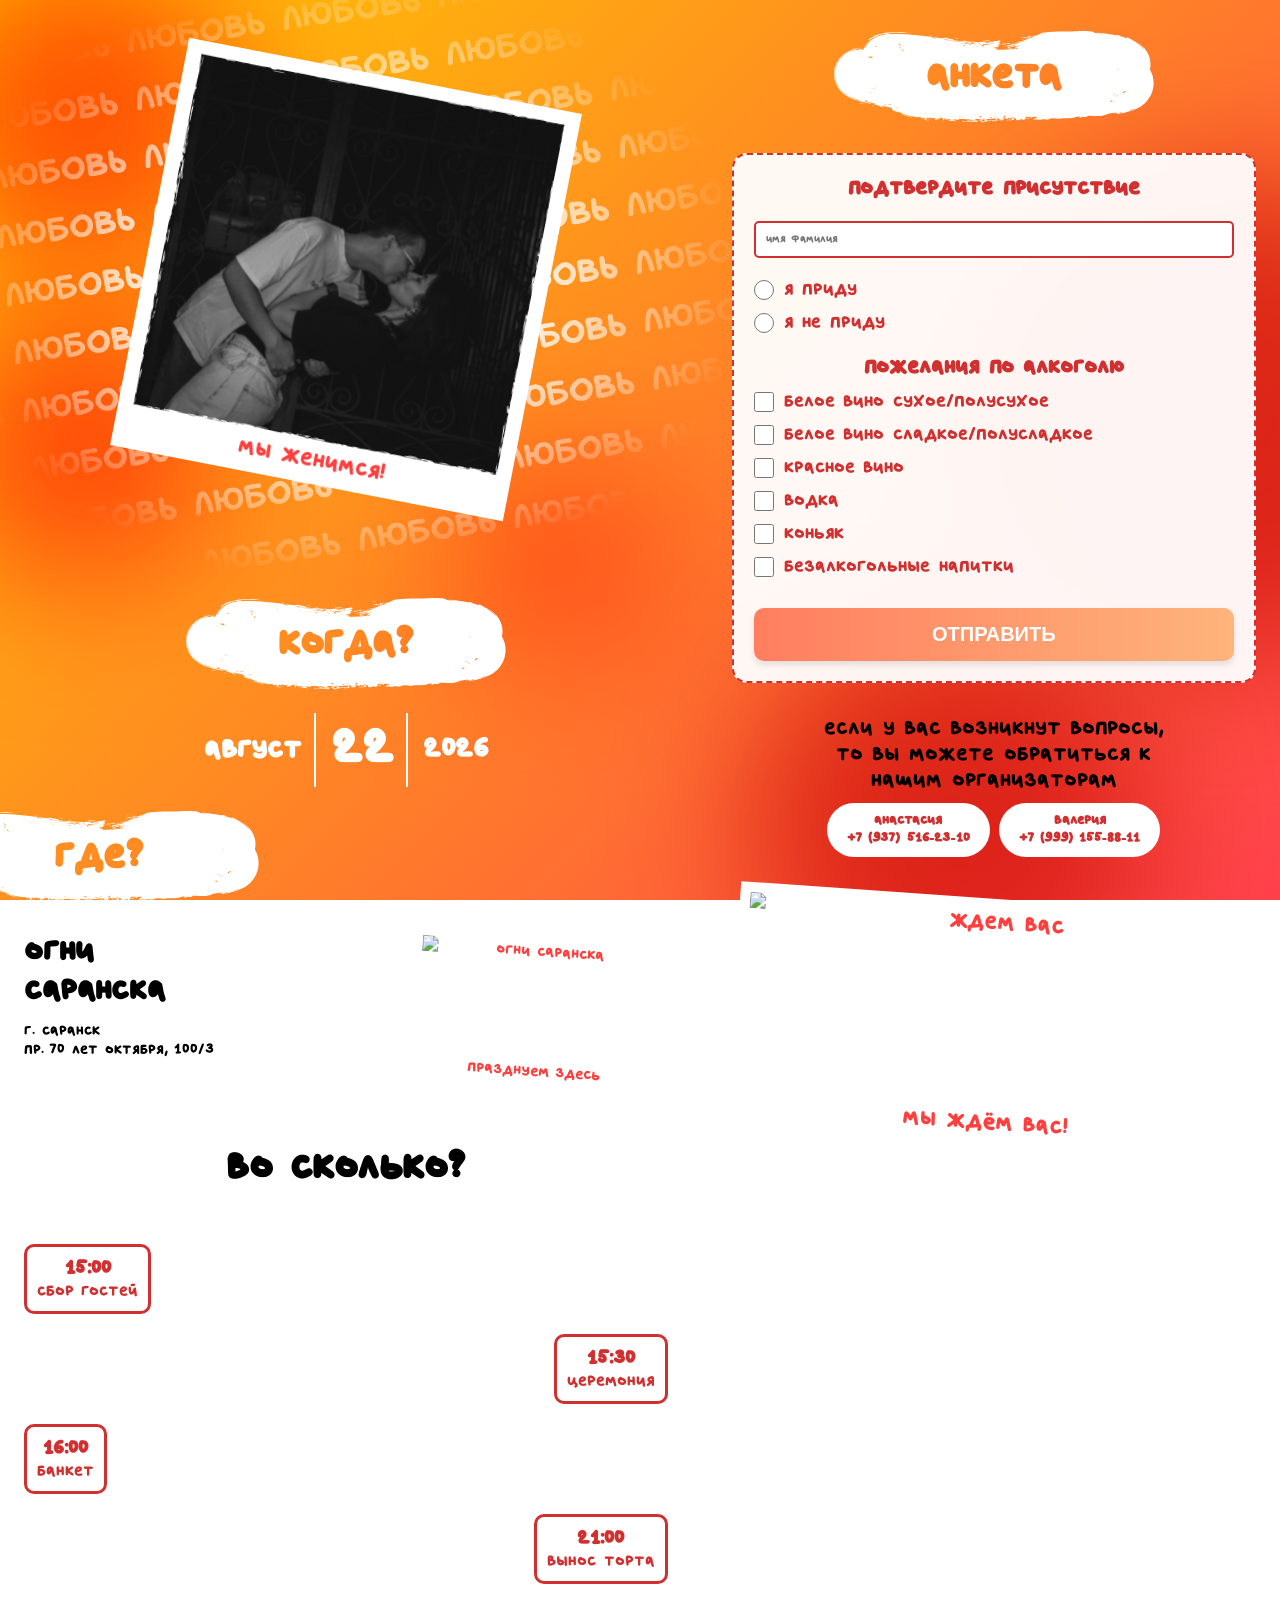
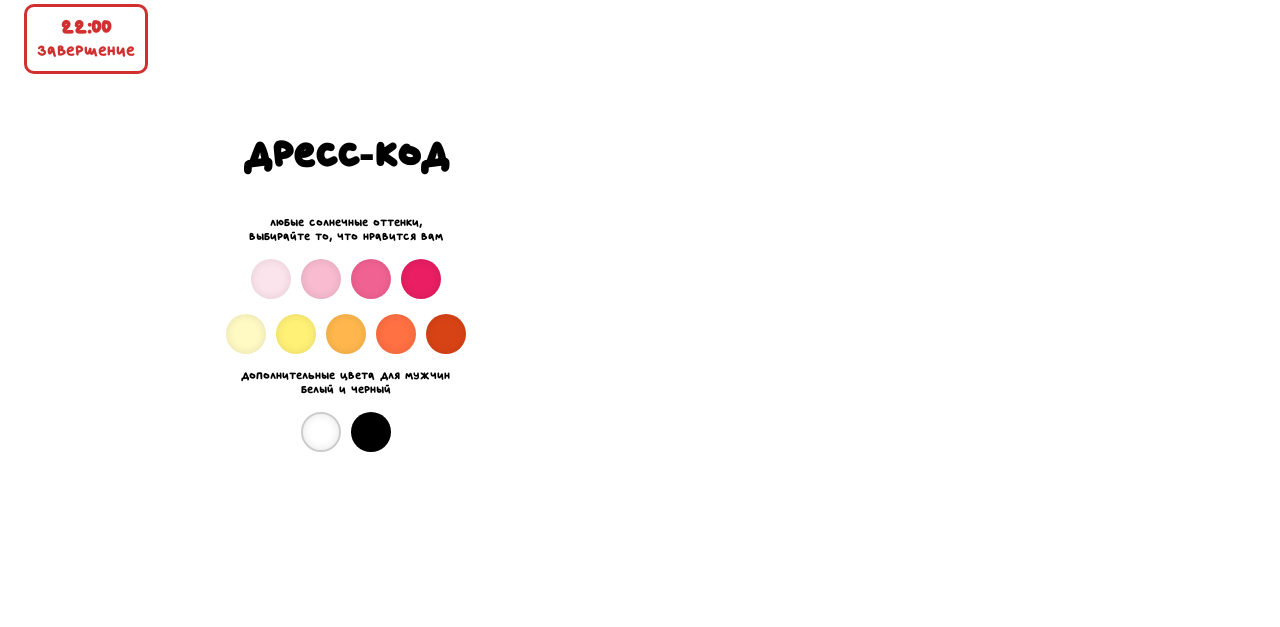
==== index.html @ 28b24605 "init" ====
<!DOCTYPE html>
<html lang="ru">

<head>
    <meta charset="UTF-8">
    <meta name="viewport" content="width=device-width, initial-scale=1.0">
    <title>Приглашение на свадьбу</title>
    <link rel="stylesheet" href="./style.css">
</head>

<body>
    <div class="lava-lamp">
        <div class="spot spot-1"></div>
        <div class="spot spot-2"></div>
        <div class="spot spot-3"></div>
        <div class="spot spot-4"></div>
        <div class="spot spot-5"></div>
    </div>

    <div class="container">
        <div class="desktop-column desktop-column--left">
            <div class="polaroid-container">
                <div class="polaroid">
                    <img src="/images/photos/photo_1.svg" alt="Мы">
                    мы женимся!
                </div>
            </div>

            <div class="section-title section-title--center">
                <h2 class="brush-title"><span>КОГДА?</span></h2>
            </div>

            <div class="date-section">
                <span>АВГУСТ</span>
                <span class="big-num">22</span>
                <span>2026</span>
            </div>

            <div class="section-title section-title--left">
                <h2 class="brush-title">ГДЕ?</h2>
            </div>

            <div class="where-section">
                <div class="where-text">
                    <h3>Огни<br>Саранска</h3>
                    <p>г. Саранск<br>пр. 70 лет Октября, 100/3</p>
                </div>
                <div class="polaroid right-tilt polaroid--compact">
                    <img src="images/photos/photo_2.svg" alt="Огни Саранска">
                    ПРАЗДНУЕМ ЗДЕСЬ
                </div>
            </div>

            <div class="section-title section-title--center">
                <h2 class="brush-title">ВО СКОЛЬКО?</h2>
            </div>

            <div class="timeline">
                <div class="time-item">
                    <div class="time">15:00</div>
                    <div class="event">сбор гостей</div>
                </div>
                <div class="time-item">
                    <div class="time">15:30</div>
                    <div class="event">церемония</div>
                </div>
                <div class="time-item">
                    <div class="time">16:00</div>
                    <div class="event">банкет</div>
                </div>
                <div class="time-item">
                    <div class="time">21:00</div>
                    <div class="event">вынос торта</div>
                </div>
                <div class="time-item">
                    <div class="time">22:00</div>
                    <div class="event">завершение</div>
                </div>
            </div>

            <div class="dress-code">
                <h2 class="brush-title">ДРЕСС-КОД</h2>
                <p>любые солнечные оттенки,<br>выбирайте то, что нравится вам</p>
                <div class="palette">
                    <div class="color-circle" style="background-color: #fce4ec;"></div>
                    <div class="color-circle" style="background-color: #f8bbd0;"></div>
                    <div class="color-circle" style="background-color: #f06292;"></div>
                    <div class="color-circle" style="background-color: #e91e63;"></div>
                </div>
                <div class="palette">
                    <div class="color-circle" style="background-color: #fff9c4;"></div>
                    <div class="color-circle" style="background-color: #fff176;"></div>
                    <div class="color-circle" style="background-color: #ffb74d;"></div>
                    <div class="color-circle" style="background-color: #ff7043;"></div>
                    <div class="color-circle" style="background-color: #d84315;"></div>
                </div>
                <p>Дополнительные цвета для мужчин<br>белый и черный</p>
                <div class="palette">
                    <div class="color-circle" style="background-color: #ffffff; border: 2px solid #ccc;"></div>
                    <div class="color-circle" style="background-color: #000000;"></div>
                </div>
            </div>
        </div>

        <div class="desktop-column desktop-column--right">
            <div class="section-title section-title--center">
                <h2 class="brush-title">АНКЕТА</h2>
            </div>
            <form class="rsvp-form" id="rsvpForm">
                <h3 style="text-align: center; margin-bottom: 10px;">подтвердите присутствие</h3>

                <input type="text" id="guestName" name="name" placeholder="Имя Фамилия" required>

                <div class="checkbox-group">
                    <input type="radio" id="attendYes" name="attendance" value="yes" required>
                    <label for="attendYes">я приду</label>
                </div>
                <div class="checkbox-group">
                    <input type="radio" id="attendNo" name="attendance" value="no">
                    <label for="attendNo">я не приду</label>
                </div>

                <h3 style="text-align: center; margin: 20px 0 10px 0;">пожелания по алкоголю</h3>

                <div class="checkbox-group">
                    <input type="checkbox" id="alc1" name="alcohol" value="Белое сухое/полусухое">
                    <label for="alc1">белое вино сухое/полусухое</label>
                </div>
                <div class="checkbox-group">
                    <input type="checkbox" id="alc2" name="alcohol" value="Белое сладкое/полусладкое">
                    <label for="alc2">белое вино сладкое/полусладкое</label>
                </div>
                <div class="checkbox-group">
                    <input type="checkbox" id="alc3" name="alcohol" value="Красное вино">
                    <label for="alc3">красное вино</label>
                </div>
                <div class="checkbox-group">
                    <input type="checkbox" id="alc4" name="alcohol" value="Водка">
                    <label for="alc4">водка</label>
                </div>
                <div class="checkbox-group">
                    <input type="checkbox" id="alc5" name="alcohol" value="Коньяк">
                    <label for="alc5">коньяк</label>
                </div>
                <div class="checkbox-group">
                    <input type="checkbox" id="alc6" name="alcohol" value="Безалкогольные">
                    <label for="alc6">безалкогольные напитки</label>
                </div>

                <button type="submit" class="submit-btn" id="submitBtn">ОТПРАВИТЬ</button>
            </form>

            <div class="contacts">
                <p>если у вас возникнут вопросы,<br>то вы можете обратиться к<br>нашим организаторам</p>
                <div class="contact-pill">
                    Анастасия<br>+7 (937) 516-23-10
                </div>
                <div class="contact-pill">
                    Валерия<br>+7 (999) 155-88-11
                </div>
            </div>

            <div class="polaroid right-tilt">
                <img src="images/photos/photo_3.svg" alt="Ждем вас">
                МЫ ЖДЁМ ВАС!
            </div>
        </div>
    </div>

    <script src="https://cdn.jsdelivr.net/npm/appwrite@14.0.0"></script>
    <script src="script.js"></script>
</body>

</html>
---- style.css ----
@font-face {
	font-family: 'Prosorova Nastasia';
	src: url('./Prosorovanastasiafont-Regular.ttf') format('truetype');
	font-weight: 400;
	font-style: normal;
}

:root {
	--bg-top: #FFC800;
	--bg-mid: #FF404C;
	--bg-bottom: #f7b733;
	--text-color: #d13030;
	--white: #ffffff;
}

/* Правильный базовый сброс стилей */
* {
	box-sizing: border-box;
	margin: 0;
	padding: 0;
}

body {
	min-height: 100vh;
	position: relative;
	font-family: 'Prosorova Nastasia', sans-serif;
	display: flex;
	flex-direction: column;
	align-items: center;
	padding-bottom: 50px;
	overflow-x: hidden;
}

/* Контейнер-подложка для фона */
.lava-lamp {
	position: fixed;
	top: 0;
	left: 0;
	width: 100vw;
	height: 100vh;
	background: linear-gradient(135deg, #FFC800 0%, #FF404C 100%);
	z-index: -1;
	overflow: hidden;
	pointer-events: none;
}

/* Общие стили для статичных пятен лавовой лампы */
.spot {
	position: absolute;
	border-radius: 50%;
	/* Сильное размытие (60px-80px) превращает круги в мягкие «акварельные» пятна */
	filter: blur(70px);
	mix-blend-mode: multiply;
	/* Красиво смешивает красный цвет с желтым фоном */
	opacity: 0.75;
	/* Делает пятна полупрозрачными и нежными */
}

/* Расставляем пятна по разным углам экрана, меняя размеры и цвета */
.spot-1 {
	width: 320px;
	height: 320px;
	top: -50px;
	left: -80px;
	background-color: #FF404C;
	/* Насыщенный красный */
}

.spot-2 {
	width: 480px;
	height: 480px;
	top: 20%;
	right: -180px;
	background-color: #d13030;
	/* Твой фирменный темный оттенок */
}

.spot-3 {
	width: 280px;
	height: 280px;
	bottom: 35%;
	left: -60px;
	background-color: #FF404C;
}

.spot-4 {
	width: 400px;
	height: 400px;
	bottom: -120px;
	right: 10%;
	background-color: #d13030;
}

.spot-5 {
	width: 220px;
	height: 220px;
	top: 50%;
	left: 35%;
	background-color: #FF404C;
	opacity: 0.5;
	/* Чуть бледнее в самом центре */
}

.container {
	max-width: 480px;
	width: 100%;
	padding: 20px;
	display: flex;
	flex-direction: column;
	gap: 40px;
}

.desktop-column {
	display: flex;
	flex-direction: column;
	gap: 40px;
}

.section-title {
	width: 100%;
	display: flex;
}

.section-title--center {
	justify-content: center;
}

.section-title--left {
	justify-content: flex-start;
}

h2.brush-title {
	font-family: inherit;
	background-color: var(--white);
	color: var(--text-color);
	padding: 10px 30px;
	border-radius: 30px 10px 40px 15px;
	display: inline-block;
	font-size: 32px;
	text-align: center;
}

.polaroid-container {
  position: relative; 
  width: min(100%, 400px);
  margin: 0 auto 40px auto; 
  padding: 40px 0; 
  z-index: 1;
}

/* Создаем фон отдельным слоем, который умеет ломать границы контейнера */
.polaroid-container::before {
  content: '';
  position: absolute;
  /* Поднимаем фон на 60px вверх (20px от контейнера + 40px от самого блока), чтобы он прилип к краю экрана */
  top: -60px; 
  left: 50%;
  transform: translateX(-50%);
  width: 100vw;
  /* Делаем фон выше, чтобы компенсировать сдвиг и оставить место для размытия */
  height: calc(100% + 120px); 
  background-image: url('images/bg-images/bg_love.svg');
  background-size: cover; 
  background-position: top center; /* Привязываем к верху */
  background-repeat: no-repeat;
  z-index: -1; 
  
  /* Размываем фон к низу: сверху до 75% он четкий (black), а к 100% становится прозрачным */
  -webkit-mask-image: linear-gradient(to bottom, black 75%, transparent 100%);
  mask-image: linear-gradient(to bottom, black 75%, transparent 100%);
}

.polaroid {
	font-weight: 400;
	text-transform: uppercase;
	font-size: 28px;
	line-height: 100%;
	letter-spacing: 0%;
	background: var(--white);
	transform: rotate(11deg);
	padding: 10px;
	color: #FF3F3E;
	text-align: center;
}

.polaroid img {
	background-color: white;
	width: 100%;
	height: auto;
	display: block;
	min-height: 200px;
}

.polaroid.right-tilt {
	transform: rotate(4deg);
}

.polaroid--compact {
	width: 180px;
	font-size: 16px;
}

.polaroid--compact img {
	min-height: 120px;
}

h2.brush-title {
	position: relative;
	font-family: inherit;
	font-size: 48px;
	text-align: center;
	display: inline-block;
	padding: 20px 30px;
	background-color: transparent;
	border-radius: 0;
	color: #000000;
	/* Делаем текст черным */
	mix-blend-mode: screen;
	/* Черный станет прозрачным, а белое облако останется белым */
}

h2.brush-title::after {
	content: '';
	position: absolute;
	top: 50%;
	left: 65%;
	transform: translate(-50%, -50%);
	width: 250%;
	min-width: 320px;
	height: 180%;
	background-image: url('images/bg-images/bg_cloud.svg');
	background-repeat: no-repeat;
	background-position: left center;
	background-size: cover;
	z-index: -1;
}

/* Очищаем span от старых глючных свойств (оставляем просто черный цвет) */
h2.brush-title span {
	color: #000000;
}

.date-section {
	display: flex;
	justify-content: center;
	align-items: center;
	/* Возвращаем center вместо stretch */
	font-size: 43px;
	font-weight: bold;
	gap: 30px;
	/* Увеличиваем gap, так как уберем padding у спанов */
	color: white;
}

.date-section span {
	display: inline-flex;
	align-items: center;
	position: relative;
	/* Необходимо для абсолютного позиционирования линии */
}

/* Рисуем разделители ровно 74px высотой */
.date-section span:not(:last-child)::after {
	content: '';
	position: absolute;
	right: -15px;
	/* Сдвигаем линию ровно на середину отступа (gap / 2) */
	top: 50%;
	transform: translateY(-50%);
	/* Центрируем по вертикали */
	width: 2px;
	height: 74px;
	/* Жестко фиксируем нужную высоту */
	background-color: var(--white);
}

.date-section .big-num {
	font-size: 100px;
	line-height: 1;
	/* Чтобы невидимый контейнер шрифта не смещал центрирование */
}

.where-section {
	display: flex;
	align-items: center;
	gap: 20px;
}

.where-text {
	flex: 1;
}

.where-text h3 {
	font-size: 28px;
	margin-bottom: 10px;
}

.where-text p {
	font-size: 14px;
}

.timeline {
	display: flex;
	flex-direction: column;
	gap: 20px;
	position: relative;
}

.time-item {
	background: var(--white);
	color: var(--text-color);
	border: 3px solid var(--text-color);
	border-radius: 10px;
	padding: 10px;
	width: fit-content;
	text-align: center;
	position: relative;
}

.time-item:nth-child(even) {
	align-self: flex-end;
}

.time-item .time {
	font-size: 24px;
	font-weight: bold;
}

.time-item .event {
	font-family: inherit;
	font-size: 20px;
}

.dress-code {
	text-align: center;
}

.dress-code p {
	text-align: center;
	margin-top: 15px;
	font-size: 14px;
}

.palette {
	display: flex;
	justify-content: center;
	flex-wrap: wrap;
	gap: 10px;
	margin: 15px 0;
}

.color-circle {
	width: 40px;
	height: 40px;
	border-radius: 50%;
	background-color: #fff;
	box-shadow: inset 0 0 10px rgba(0, 0, 0, 0.1);
}

.rsvp-form {
	background: rgba(255, 255, 255, 0.95);
	padding: 20px;
	border-radius: 15px;
	color: var(--text-color);
	font-family: inherit;
	font-size: 22px;
	border: 2px dashed var(--text-color);
}

.rsvp-form input[type="text"] {
	width: 100%;
	padding: 10px;
	margin: 10px 0 20px 0;
	border: 2px solid var(--text-color);
	border-radius: 5px;
	font-family: inherit;
}

.checkbox-group {
	display: flex;
	align-items: center;
	gap: 10px;
	margin-bottom: 10px;
}

.checkbox-group input[type="radio"],
.checkbox-group input[type="checkbox"] {
	width: 20px;
	height: 20px;
	accent-color: var(--text-color);
}

.submit-btn {
	width: 100%;
	background: linear-gradient(90deg, #ff7e5f, #feb47b);
	color: var(--white);
	border: none;
	padding: 15px;
	font-size: 20px;
	font-weight: bold;
	border-radius: 10px;
	margin-top: 20px;
	cursor: pointer;
	box-shadow: 0 4px 6px rgba(0, 0, 0, 0.1);
}

.contacts {
	text-align: center;
	font-family: inherit;
	font-size: 24px;
}

.contact-pill {
	background: var(--white);
	color: var(--text-color);
	padding: 10px 20px;
	border-radius: 30px;
	display: inline-block;
	margin: 10px 0;
	font-weight: bold;
	font-family: inherit;
	font-size: 16px;
}

@media (min-width: 900px) {
	body {
		padding-bottom: 80px;
	}

	.container {
		max-width: 1360px;
		padding: 32px 24px 80px;
		display: grid;
		grid-template-columns: minmax(0, 1.1fr) minmax(380px, 0.9fr);
		gap: 40px;
		align-items: start;
	}

	.polaroid-container::before {
		width: 200%;
		-webkit-mask-image: radial-gradient(closest-side, black 40%, transparent 100%);
		mask-image: radial-gradient(closest-side, black 40%, transparent 100%);
	}

	h2.brush-title::after {
		left: 50%;
		width: 150%;
		background-position: center;
		background-size: 100% 100%;
	}

	.desktop-column {
		gap: 32px;
	}

	.desktop-column--left {
		padding-right: 12px;
	}

	.desktop-column--right {
		padding-left: 12px;
	}

	.where-section {
		align-items: flex-start;
	}

	.polaroid {
		width: min(100%, 520px);
	}

	.polaroid--compact {
		width: 260px;
		font-size: 18px;
	}

	.rsvp-form {
		max-width: 100%;
	}

	.date-section {
		font-size: 34px;
	}

	.date-section .big-num {
		font-size: 60px;
	}

	.where-text h3 {
		font-size: 38px;
	}

	.where-text p {
		font-size: 18px;
	}

	.contacts {
		font-size: 26px;
	}
}
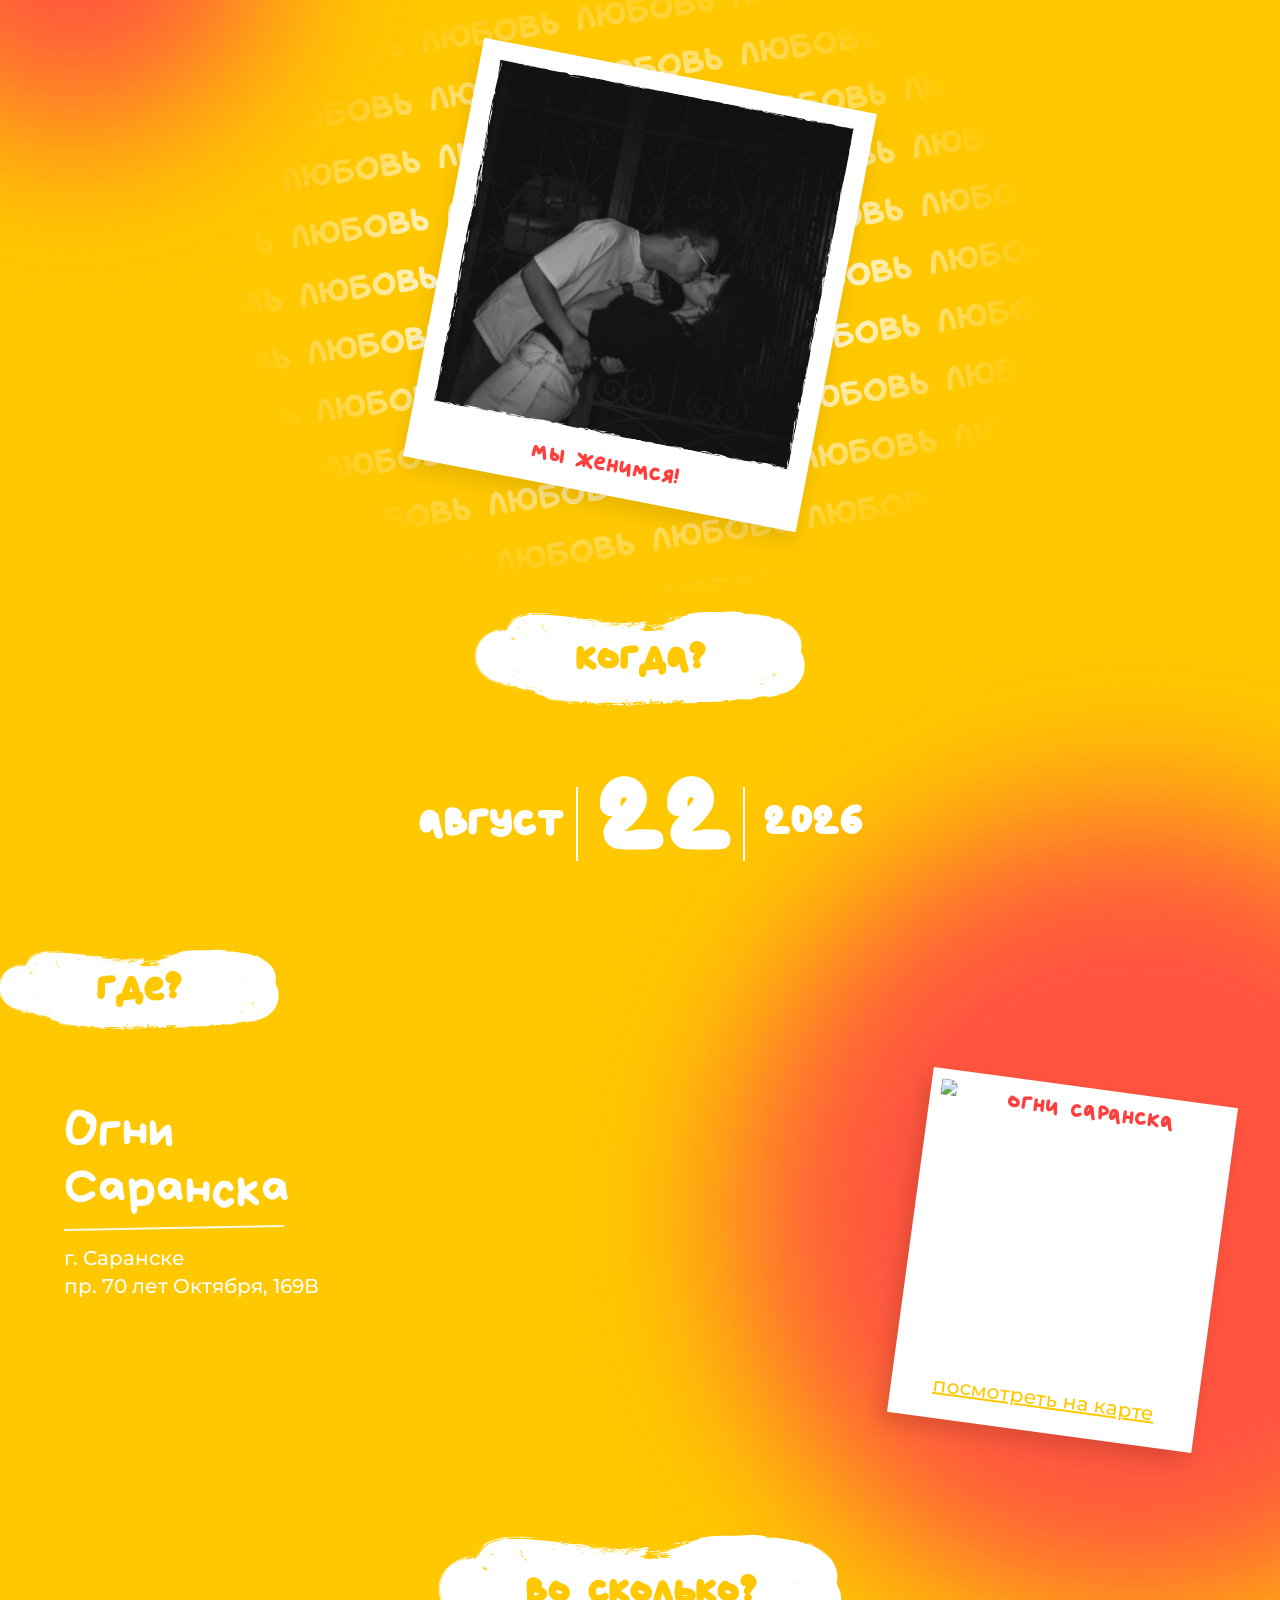
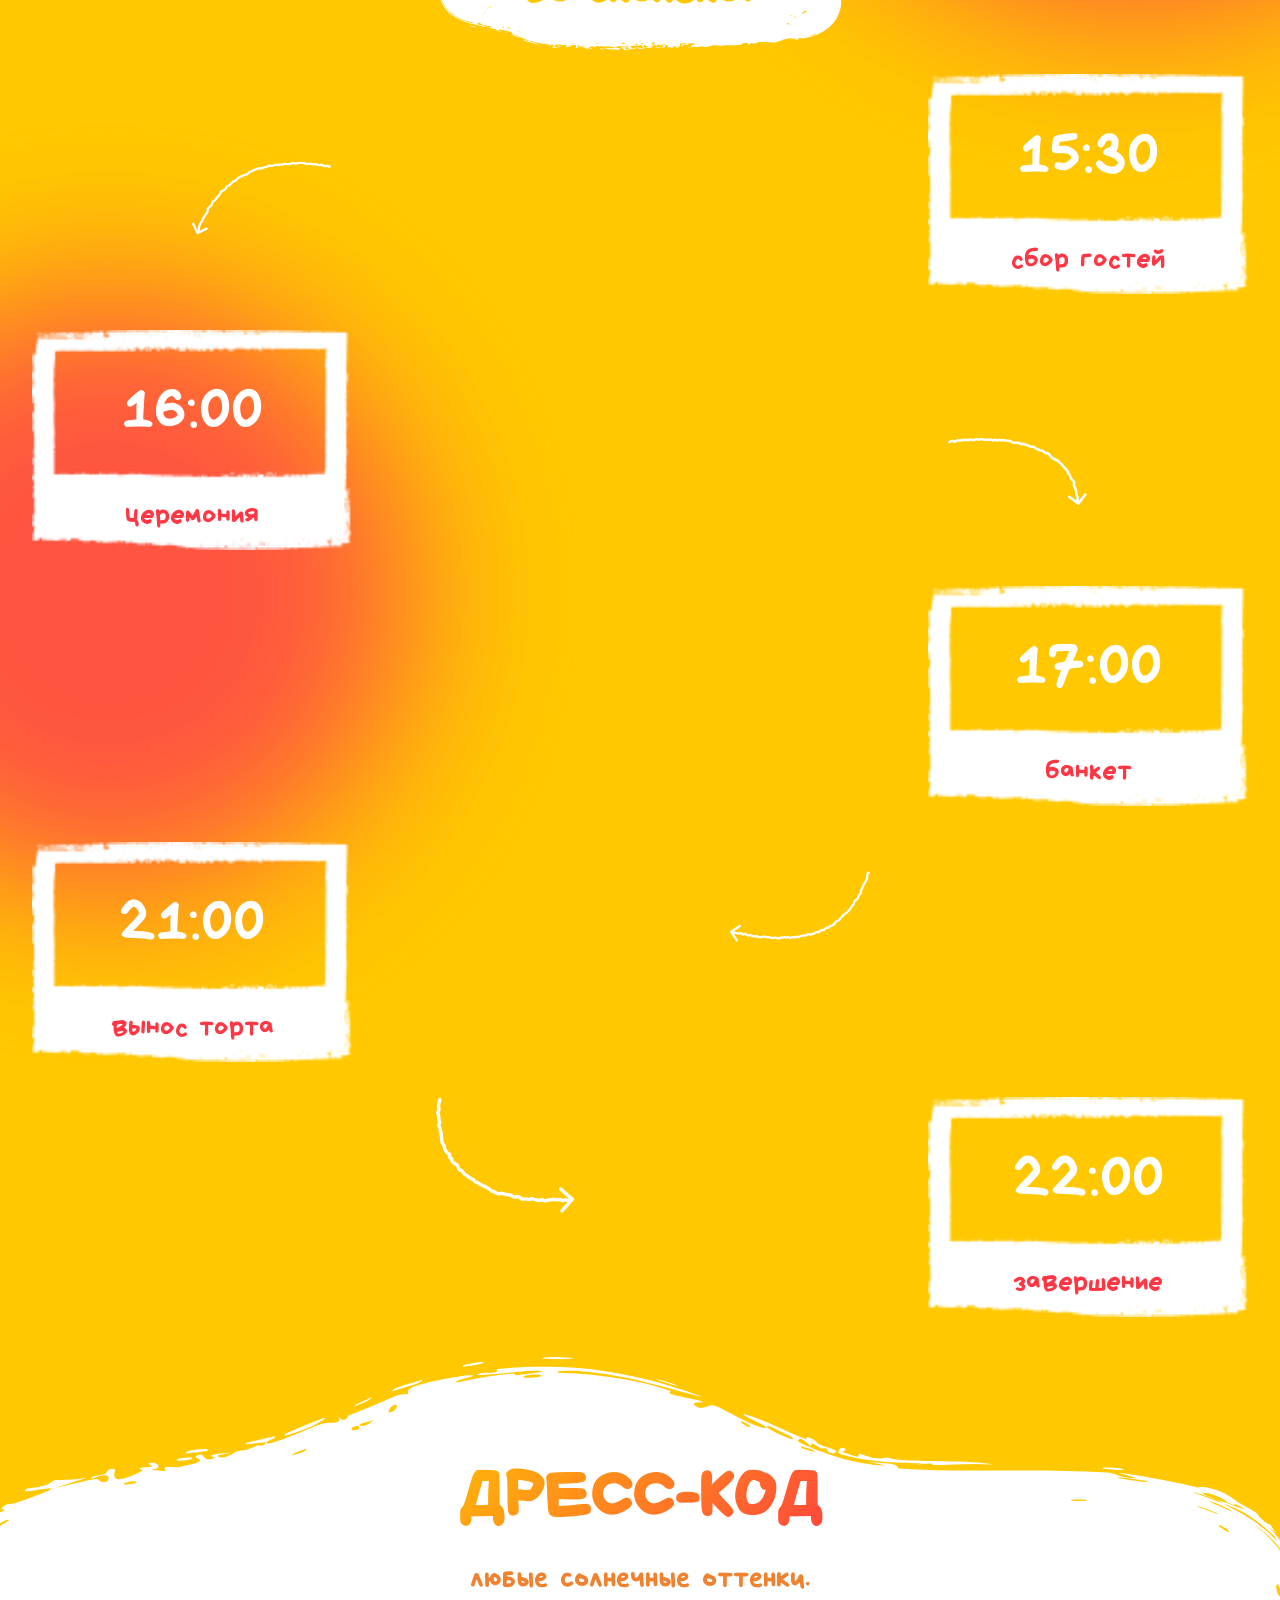
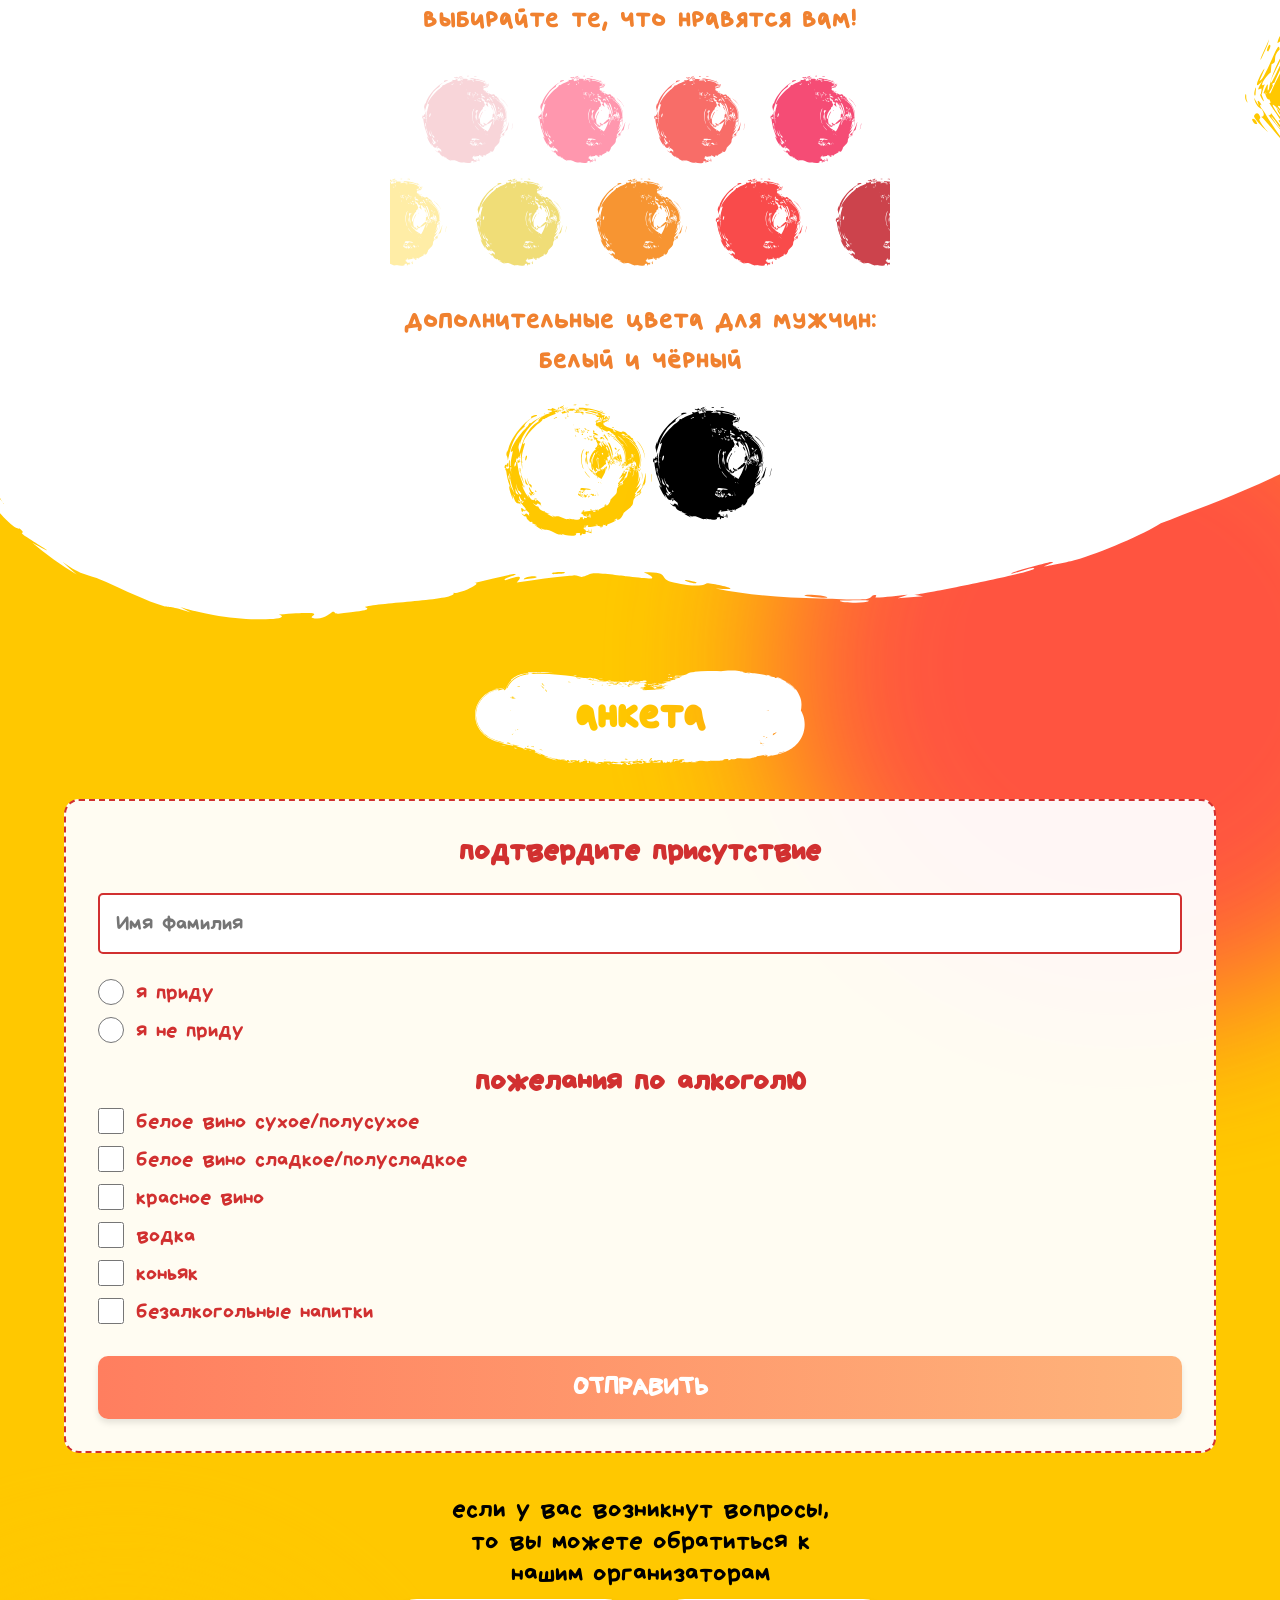
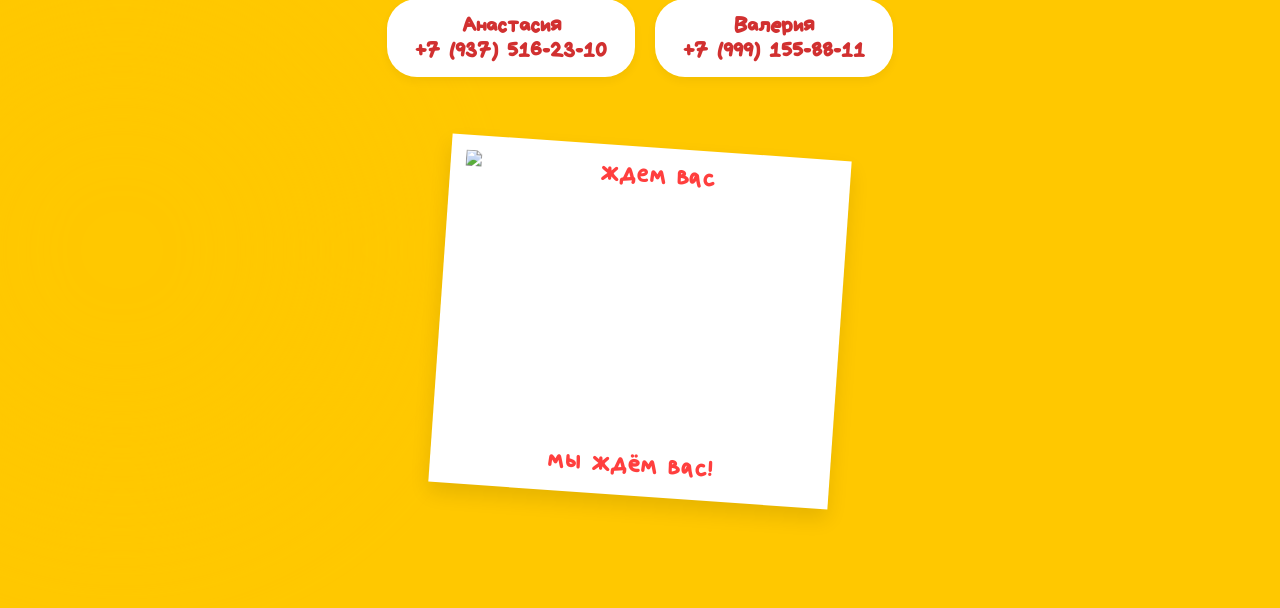
==== commit 39d2dd35: "add files" ====
--- a/index.html
+++ b/index.html
@@ -5,7 +5,8 @@
     <meta charset="UTF-8">
     <meta name="viewport" content="width=device-width, initial-scale=1.0">
     <title>Приглашение на свадьбу</title>
-    <link rel="stylesheet" href="./style.css">
+    <link rel="stylesheet" href="style.css?v=3">
+    <link href="https://fonts.googleapis.com/css2?family=Montserrat:wght@500&display=swap" rel="stylesheet">
 </head>
 
 <body>
@@ -21,7 +22,7 @@
         <div class="desktop-column desktop-column--left">
             <div class="polaroid-container">
                 <div class="polaroid">
-                    <img src="/images/photos/photo_1.svg" alt="Мы">
+                    <img src="images/photos/photo_1.svg" alt="Мы">
                     мы женимся!
                 </div>
             </div>
@@ -37,67 +38,80 @@
             </div>
 
             <div class="section-title section-title--left">
-                <h2 class="brush-title">ГДЕ?</h2>
+                <h2 class="brush-title where-title">ГДЕ?</h2>
             </div>
 
             <div class="where-section">
                 <div class="where-text">
                     <h3>Огни<br>Саранска</h3>
-                    <p>г. Саранск<br>пр. 70 лет Октября, 100/3</p>
+
+                    <div class="separator-line"></div>
+
+                    <p>г. Саранске<br>пр. 70 лет Октября, 169В</p>
                 </div>
+
                 <div class="polaroid right-tilt polaroid--compact">
                     <img src="images/photos/photo_2.svg" alt="Огни Саранска">
-                    ПРАЗДНУЕМ ЗДЕСЬ
+                    <a href="https://yandex.ru/maps/org/ogni_saranska/8925690637/?ll=45.253890%2C54.190741&z=17.13"
+                        target="_blank" class="map-link">посмотреть на карте</a>
                 </div>
             </div>
 
-            <div class="section-title section-title--center">
+            <div class="section-title section-title--when">
                 <h2 class="brush-title">ВО СКОЛЬКО?</h2>
             </div>
 
             <div class="timeline">
                 <div class="time-item">
-                    <div class="time">15:00</div>
+                    <div class="time">15:30</div>
                     <div class="event">сбор гостей</div>
                 </div>
+
+                <img src="images/bg-images/arrow1.svg" class="timeline-arrow arrow-1" alt="">
+
                 <div class="time-item">
-                    <div class="time">15:30</div>
+                    <div class="time">16:00</div>
                     <div class="event">церемония</div>
                 </div>
+
+                <img src="images/bg-images/arrow2.svg" class="timeline-arrow arrow-2" alt="">
+
                 <div class="time-item">
-                    <div class="time">16:00</div>
+                    <div class="time">17:00</div>
                     <div class="event">банкет</div>
                 </div>
+
+                <img src="images/bg-images/arrow3.svg" class="timeline-arrow arrow-3" alt="">
+
                 <div class="time-item">
                     <div class="time">21:00</div>
                     <div class="event">вынос торта</div>
                 </div>
+
+                <img src="images/bg-images/arrow4.svg" class="timeline-arrow arrow-4" alt="">
+
                 <div class="time-item">
                     <div class="time">22:00</div>
                     <div class="event">завершение</div>
                 </div>
             </div>
 
-            <div class="dress-code">
-                <h2 class="brush-title">ДРЕСС-КОД</h2>
-                <p>любые солнечные оттенки,<br>выбирайте то, что нравится вам</p>
-                <div class="palette">
-                    <div class="color-circle" style="background-color: #fce4ec;"></div>
-                    <div class="color-circle" style="background-color: #f8bbd0;"></div>
-                    <div class="color-circle" style="background-color: #f06292;"></div>
-                    <div class="color-circle" style="background-color: #e91e63;"></div>
-                </div>
-                <div class="palette">
-                    <div class="color-circle" style="background-color: #fff9c4;"></div>
-                    <div class="color-circle" style="background-color: #fff176;"></div>
-                    <div class="color-circle" style="background-color: #ffb74d;"></div>
-                    <div class="color-circle" style="background-color: #ff7043;"></div>
-                    <div class="color-circle" style="background-color: #d84315;"></div>
-                </div>
-                <p>Дополнительные цвета для мужчин<br>белый и черный</p>
-                <div class="palette">
-                    <div class="color-circle" style="background-color: #ffffff; border: 2px solid #ccc;"></div>
-                    <div class="color-circle" style="background-color: #000000;"></div>
+            <div class="dress-code-section">
+                <div class="dress-code-bg"></div>
+
+                <div class="dress-code-content">
+                    <h2 class="dress-code-title">ДРЕСС-КОД</h2>
+
+                    <p class="dress-code-desc">Любые солнечные оттенки.<br>Выбирайте те, что нравятся вам!</p>
+
+                    <img src="images/bg-images/colors.svg" alt="Цветовая палитра" class="main-palette-img">
+
+                    <p class="dress-code-desc men-desc">Дополнительные цвета для мужчин:<br>белый и чёрный</p>
+
+                    <div class="palette-blobs palette-blobs--men">
+                        <img class="white" src="images/bg-images/white.svg" alt="Белый цвет">
+                        <img src="images/bg-images/black_color.svg" alt="Черный цвет">
+                    </div>
                 </div>
             </div>
         </div>
@@ -160,14 +174,14 @@
                 </div>
             </div>
 
-            <div class="polaroid right-tilt">
+            <div class="polaroid right-tilt end-polaroid">
                 <img src="images/photos/photo_3.svg" alt="Ждем вас">
-                МЫ ЖДЁМ ВАС!
+                мы ждём вас!
             </div>
         </div>
     </div>
 
-    <script src="https://cdn.jsdelivr.net/npm/appwrite@14.0.0"></script>
+    <script src="https://cdn.jsdelivr.net/npm/appwrite@14.0.0/dist/iife/sdk.min.js"></script>
     <script src="script.js"></script>
 </body>
 
--- a/style.css
+++ b/style.css
@@ -1,8 +1,21 @@
+/* =========================================
+   ПОДКЛЮЧЕНИЕ ШРИФТОВ
+   ========================================= */
 @font-face {
 	font-family: 'Prosorova Nastasia';
 	src: url('./Prosorovanastasiafont-Regular.ttf') format('truetype');
 	font-weight: 400;
 	font-style: normal;
+}
+
+@font-face {
+	font-family: 'Bryndan Write';
+	/* Заменили пробел на %20, чтобы сервер не терял файл */
+	src: url('./ofont.ru_Bryndan%20Write.ttf') format('truetype');
+	font-weight: 400;
+	font-style: normal;
+	/* Это магическое свойство запретит браузеру скрывать текст! */
+	font-display: swap;
 }
 
 :root {
@@ -13,109 +26,118 @@
 	--white: #ffffff;
 }
 
-/* Правильный базовый сброс стилей */
+/* =========================================
+   БАЗОВЫЙ СБРОС И КАРКАС
+   ========================================= */
 * {
 	box-sizing: border-box;
 	margin: 0;
 	padding: 0;
 }
 
+html {
+	overflow-x: hidden;
+	max-width: 100%;
+}
+
 body {
+	background-color: var(--bg-top);
 	min-height: 100vh;
 	position: relative;
 	font-family: 'Prosorova Nastasia', sans-serif;
 	display: flex;
 	flex-direction: column;
 	align-items: center;
-	padding-bottom: 50px;
+	padding-bottom: clamp(50px, 8vw, 80px);
 	overflow-x: hidden;
-}
-
-/* Контейнер-подложка для фона */
+	max-width: 100%;
+}
+
+/* =========================================
+   ФОН (ЛАВОВАЯ ЛАМПА)
+   ========================================= */
 .lava-lamp {
-	position: fixed;
+	position: absolute;
 	top: 0;
 	left: 0;
-	width: 100vw;
-	height: 100vh;
-	background: linear-gradient(135deg, #FFC800 0%, #FF404C 100%);
+	width: 100%;
+	height: 100%;
+	background: #FFC800;
 	z-index: -1;
 	overflow: hidden;
 	pointer-events: none;
 }
 
-/* Общие стили для статичных пятен лавовой лампы */
 .spot {
 	position: absolute;
 	border-radius: 50%;
-	/* Сильное размытие (60px-80px) превращает круги в мягкие «акварельные» пятна */
-	filter: blur(70px);
-	mix-blend-mode: multiply;
-	/* Красиво смешивает красный цвет с желтым фоном */
-	opacity: 0.75;
-	/* Делает пятна полупрозрачными и нежными */
-}
-
-/* Расставляем пятна по разным углам экрана, меняя размеры и цвета */
+	filter: blur(80px);
+	opacity: 0.85;
+}
+
+/* Делаем пятна адаптивными через clamp и vw */
 .spot-1 {
-	width: 320px;
-	height: 320px;
-	top: -50px;
-	left: -80px;
+	width: clamp(200px, 40vw, 400px);
+	height: clamp(200px, 40vw, 400px);
+	top: -5%;
+	left: -10%;
 	background-color: #FF404C;
-	/* Насыщенный красный */
 }
 
 .spot-2 {
-	width: 480px;
-	height: 480px;
-	top: 20%;
-	right: -180px;
-	background-color: #d13030;
-	/* Твой фирменный темный оттенок */
+	width: clamp(400px, 80vw, 800px);
+	height: clamp(400px, 80vw, 800px);
+	top: 15%;
+	right: -20%;
+	background-color: #FF404C;
 }
 
 .spot-3 {
-	width: 280px;
-	height: 280px;
-	bottom: 35%;
-	left: -60px;
+	width: clamp(300px, 60vw, 600px);
+	height: clamp(300px, 60vw, 600px);
+	top: 35%;
+	left: -15%;
 	background-color: #FF404C;
 }
 
 .spot-4 {
-	width: 400px;
-	height: 400px;
-	bottom: -120px;
-	right: 10%;
-	background-color: #d13030;
+	width: clamp(350px, 70vw, 700px);
+	height: clamp(350px, 70vw, 700px);
+	top: 65%;
+	right: -15%;
+	background-color: #FF404C;
 }
 
 .spot-5 {
-	width: 220px;
-	height: 220px;
-	top: 50%;
-	left: 35%;
-	background-color: #FF404C;
-	opacity: 0.5;
-	/* Чуть бледнее в самом центре */
-}
-
+	width: clamp(250px, 50vw, 500px);
+	height: clamp(250px, 50vw, 500px);
+	bottom: 2%;
+	left: -10%;
+	background-color: #FFC800;
+}
+
+/* =========================================
+   КОНТЕЙНЕРЫ И СЕТКА
+   ========================================= */
 .container {
-	max-width: 480px;
+	/* На мобилке 100% с отступами, на десктопе расширится */
+	max-width: 1360px;
 	width: 100%;
-	padding: 20px;
+	padding: clamp(20px, 4vw, 32px) clamp(15px, 4vw, 24px);
 	display: flex;
 	flex-direction: column;
-	gap: 40px;
+	gap: clamp(40px, 8vw, 60px);
 }
 
 .desktop-column {
 	display: flex;
 	flex-direction: column;
-	gap: 40px;
-}
-
+	gap: clamp(32px, 6vw, 40px);
+}
+
+/* =========================================
+   ЗАГОЛОВКИ (МАЗКИ)
+   ========================================= */
 .section-title {
 	width: 100%;
 	display: flex;
@@ -130,57 +152,107 @@
 }
 
 h2.brush-title {
-	font-family: inherit;
-	background-color: var(--white);
-	color: var(--text-color);
-	padding: 10px 30px;
-	border-radius: 30px 10px 40px 15px;
+	position: relative;
+	font-family: 'Prosorova Nastasia', sans-serif;
+	text-transform: uppercase;
+	font-size: clamp(32px, 6vw, 48px);
+	/* Адаптивный размер */
 	display: inline-block;
-	font-size: 32px;
-	text-align: center;
-}
-
+	padding: clamp(10px, 2vw, 20px) clamp(20px, 4vw, 30px);
+	background-color: transparent;
+	color: #000000;
+	mix-blend-mode: screen;
+}
+
+h2.brush-title::after {
+	content: '';
+	position: absolute;
+	top: 50%;
+	width: 250%;
+	min-width: 280px;
+	height: 140%;
+	background-image: url('images/bg-images/bg_cloud.svg');
+	background-repeat: no-repeat;
+	background-size: 100% 100%;
+	z-index: -1;
+}
+
+h2.brush-title span {
+	color: #000000;
+}
+
+.section-title--center .brush-title {
+	transform: translateX(10vw);
+}
+
+.section-title--when .brush-title {
+	transform: none
+}
+
+.section-title--when .brush-title::after {
+	left: 50%;
+	/* Центрируем сам белый мазок */
+	transform: translate(-50%, -50%);
+	/* Выравниваем его строго за текстом */
+	background-position: center;
+}
+
+.section-title--center .brush-title::after {
+	left: 65%;
+	transform: translate(-40%, -50%);
+	background-position: left center;
+}
+
+.section-title--left .brush-title {
+	transform: translateX(5vw);
+}
+
+.section-title--left .brush-title::after {
+	left: 50%;
+	transform: translate(-60%, -50%);
+	background-position: right center;
+}
+
+/* =========================================
+   БЛОК НАЧАЛО (ПОЛАРОИД)
+   ========================================= */
 .polaroid-container {
-  position: relative; 
-  width: min(100%, 400px);
-  margin: 0 auto 40px auto; 
-  padding: 40px 0; 
-  z-index: 1;
-}
-
-/* Создаем фон отдельным слоем, который умеет ломать границы контейнера */
+	position: relative;
+	width: 100%;
+	max-width: 400px;
+	margin: 0 auto clamp(20px, 4vw, 40px) auto;
+	padding: clamp(20px, 4vw, 40px) 0;
+	z-index: 1;
+}
+
 .polaroid-container::before {
-  content: '';
-  position: absolute;
-  /* Поднимаем фон на 60px вверх (20px от контейнера + 40px от самого блока), чтобы он прилип к краю экрана */
-  top: -60px; 
-  left: 50%;
-  transform: translateX(-50%);
-  width: 100vw;
-  /* Делаем фон выше, чтобы компенсировать сдвиг и оставить место для размытия */
-  height: calc(100% + 120px); 
-  background-image: url('images/bg-images/bg_love.svg');
-  background-size: cover; 
-  background-position: top center; /* Привязываем к верху */
-  background-repeat: no-repeat;
-  z-index: -1; 
-  
-  /* Размываем фон к низу: сверху до 75% он четкий (black), а к 100% становится прозрачным */
-  -webkit-mask-image: linear-gradient(to bottom, black 75%, transparent 100%);
-  mask-image: linear-gradient(to bottom, black 75%, transparent 100%);
+	content: '';
+	position: absolute;
+	top: -60px;
+	left: 50%;
+	transform: translateX(-50%);
+	width: 100vw;
+	height: calc(100% + 120px);
+	background-image: url('images/bg-images/bg_love.svg');
+	background-size: cover;
+	background-position: top center;
+	background-repeat: no-repeat;
+	z-index: -1;
+	-webkit-mask-image: linear-gradient(to bottom, black 75%, transparent 100%);
+	mask-image: linear-gradient(to bottom, black 75%, transparent 100%);
 }
 
 .polaroid {
-	font-weight: 400;
+	font-family: 'Prosorova Nastasia', sans-serif;
 	text-transform: uppercase;
-	font-size: 28px;
+	font-size: clamp(22px, 5vw, 28px);
 	line-height: 100%;
-	letter-spacing: 0%;
 	background: var(--white);
 	transform: rotate(11deg);
-	padding: 10px;
+	padding: clamp(8px, 2vw, 12px);
 	color: #FF3F3E;
 	text-align: center;
+	box-shadow: 0 10px 20px rgba(0, 0, 0, 0.1);
 }
 
 .polaroid img {
@@ -189,66 +261,34 @@
 	height: auto;
 	display: block;
 	min-height: 200px;
+	margin-bottom: 10px;
 }
 
 .polaroid.right-tilt {
 	transform: rotate(4deg);
 }
 
-.polaroid--compact {
-	width: 180px;
-	font-size: 16px;
-}
-
-.polaroid--compact img {
-	min-height: 120px;
-}
-
-h2.brush-title {
-	position: relative;
-	font-family: inherit;
-	font-size: 48px;
-	text-align: center;
-	display: inline-block;
-	padding: 20px 30px;
-	background-color: transparent;
-	border-radius: 0;
-	color: #000000;
-	/* Делаем текст черным */
-	mix-blend-mode: screen;
-	/* Черный станет прозрачным, а белое облако останется белым */
-}
-
-h2.brush-title::after {
-	content: '';
-	position: absolute;
-	top: 50%;
-	left: 65%;
-	transform: translate(-50%, -50%);
-	width: 250%;
-	min-width: 320px;
-	height: 180%;
-	background-image: url('images/bg-images/bg_cloud.svg');
-	background-repeat: no-repeat;
-	background-position: left center;
-	background-size: cover;
-	z-index: -1;
-}
-
-/* Очищаем span от старых глючных свойств (оставляем просто черный цвет) */
-h2.brush-title span {
-	color: #000000;
-}
-
+/* Блок конец - Исключение */
+.polaroid.end-polaroid {
+	text-transform: none;
+	max-width: 400px;
+	margin: 0 auto;
+}
+
+/* =========================================
+   БЛОК КОГДА
+   ========================================= */
 .date-section {
+	font-family: 'Prosorova Nastasia', sans-serif;
+	text-transform: uppercase;
 	display: flex;
 	justify-content: center;
 	align-items: center;
-	/* Возвращаем center вместо stretch */
-	font-size: 43px;
+	margin: 20px 0;
+	font-size: clamp(28px, 6vw, 43px);
+	/* Резиновый текст */
 	font-weight: bold;
-	gap: 30px;
-	/* Увеличиваем gap, так как уберем padding у спанов */
+	gap: clamp(15px, 4vw, 30px);
 	color: white;
 }
 
@@ -256,138 +296,411 @@
 	display: inline-flex;
 	align-items: center;
 	position: relative;
-	/* Необходимо для абсолютного позиционирования линии */
-}
-
-/* Рисуем разделители ровно 74px высотой */
+}
+
 .date-section span:not(:last-child)::after {
 	content: '';
 	position: absolute;
-	right: -15px;
-	/* Сдвигаем линию ровно на середину отступа (gap / 2) */
+	right: calc(clamp(15px, 4vw, 30px) / -2);
 	top: 50%;
 	transform: translateY(-50%);
-	/* Центрируем по вертикали */
 	width: 2px;
-	height: 74px;
-	/* Жестко фиксируем нужную высоту */
+	height: clamp(40px, 10vw, 74px);
+	/* Резиновая линия */
 	background-color: var(--white);
 }
 
 .date-section .big-num {
-	font-size: 100px;
+	font-size: clamp(60px, 15vw, 100px);
 	line-height: 1;
-	/* Чтобы невидимый контейнер шрифта не смещал центрирование */
-}
-
+}
+
+/* =========================================
+   БЛОК ГДЕ
+   ========================================= */
 .where-section {
+	position: relative;
+	display: block !important;
+	width: 100%;
+	min-height: clamp(220px, 40vw, 260px);
+	margin-top: clamp(15px, 4vw, 30px);
+	margin-bottom: clamp(60px, 12vw, 90px);
+}
+
+.where-text {
+	position: relative;
+	z-index: 2;
+	width: 55%;
+}
+
+.where-text h3 {
+	font-family: 'Bryndan Write', cursive;
+	font-size: clamp(32px, 8vw, 43px);
+	font-weight: normal;
+	line-height: 1;
+	margin-bottom: 10px;
+	color: var(--white);
+}
+
+.separator-line {
+	width: clamp(100px, 30vw, 162px);
+	height: 2px;
+	background-color: var(--white);
+	border-radius: 5px;
+	margin-bottom: 15px;
+	opacity: 0.9;
+	transform: rotate(-1deg);
+}
+
+.where-text p {
+	font-family: 'Montserrat', sans-serif;
+	font-weight: 500;
+	font-size: clamp(12px, 3vw, 16px);
+	color: var(--white);
+	line-height: 1.4;
+}
+
+.where-section .polaroid.polaroid--compact {
+	position: absolute;
+	top: -15px;
+	right: clamp(-60px, -10vw, -30px);
+	/* Адаптивный вылет за край */
+	max-width: none !important;
+	width: clamp(180px, 45vw, 240px) !important;
+	height: auto !important;
+	/* Автовысота для правильных пропорций */
+	transform: rotate(7.73deg) !important;
+	z-index: 1;
+	padding: 10px 10px 20px 10px;
+	box-shadow: -5px 10px 20px rgba(0, 0, 0, 0.15);
+}
+
+.where-section .polaroid.polaroid--compact img {
+	width: 100%;
+	height: clamp(130px, 35vw, 180px) !important;
+	object-fit: cover;
+}
+
+.where-section .polaroid.polaroid--compact .map-link {
+	display: block;
+	color: #FFC800 !important;
+	font-family: 'Montserrat', sans-serif !important;
+	font-weight: 500;
+	font-size: clamp(12px, 3vw, 16px);
+	text-decoration: underline;
+	text-transform: none;
+	border-bottom: none;
+	margin-top: 10px;
+	text-align: center;
+}
+
+/* =========================================
+   БЛОК ВО СКОЛЬКО (ТАЙМЛАЙН)
+   ========================================= */
+
+/* На всех размерах заголовок и таймлайн идут во всю ширину */
+.desktop-column--left>.section-title:has(+ .timeline) {
+	width: 100vw;
+	position: relative;
+	margin-left: calc(-50vw + 50%);
+	margin-right: calc(-50vw + 50%);
+	padding-left: clamp(15px, 4vw, 24px);
+	padding-right: clamp(15px, 4vw, 24px);
+	justify-content: center;
+}
+
+.timeline {
+	position: relative;
+	/* <-- ВОТ ОН, ГЛАВНЫЙ СПАСИТЕЛЬ */
+	display: flex;
+	flex-direction: column;
+	gap: clamp(15px, 4vw, 30px);
+	/* Расстояние между карточками */
+	width: 100vw;
+	max-width: none;
+	/* Полная ширина экрана */
+	margin: 0;
+	margin-left: calc(-50vw + 50%);
+	margin-right: calc(-50vw + 50%);
+	padding: 0 clamp(15px, 4vw, 24px);
+}
+
+.time-item {
+	background-color: transparent;
+	border: none;
+	border-radius: 0;
+
+	background-image: url('/images/bg-images/Subtract.png');
+	background-size: 100% 100%;
+	background-repeat: no-repeat;
+	background-position: center;
+
+	width: clamp(160px, 45vw, 240px);
+	/* Заменяем aspect-ratio на конкретную рассчитанную высоту */
+	height: clamp(120px, 34vw, 180px);
+
+	display: flex;
+	flex-direction: column;
+	padding: 0;
+	position: relative;
+	z-index: 2;
+	flex-shrink: 0;
+	/* Строгий запрет на сжатие */
+}
+
+/* Раскидываем блоки змейкой */
+.time-item:nth-of-type(odd) {
+	/* 1, 3, 5 блоки (только среди div) - прижимаем вправо */
+	margin-left: auto;
+	margin-right: 0;
+}
+
+.time-item:nth-of-type(even) {
+	/* 2, 4 блоки (только среди div) - прижимаем влево */
+	margin-left: 0;
+	margin-right: auto;
+}
+
+/* =========================================
+   СТИЛИ ДЛЯ СТРЕЛОЧЕК ТАЙМЛАЙНА
+   ========================================= */
+.timeline-arrow {
+	position: absolute;
+	z-index: 1;
+	height: auto;
+	pointer-events: none;
+}
+
+.arrow-1 {
+	top: 10%;
+	left: 15%;
+	transform: translateY(-50%);
+	width: clamp(90px, 28vw, 140px);
+}
+
+.arrow-2 {
+	top: 32%;
+	right: 15%;
+	transform: translateY(-50%);
+	width: clamp(90px, 28vw, 140px);
+}
+
+.arrow-3 {
+	top: 67%;
+	left: 57%;
+	transform: translateY(-50%);
+	width: clamp(90px, 28vw, 140px);
+}
+
+.arrow-4 {
+	top: 87%;
+	right: 55%;
+	transform: translateY(-50%);
+	width: clamp(90px, 28vw, 140px);
+}
+
+
+/* Настройки времени (верхняя прозрачная часть) */
+.time-item .time {
+	font-family: 'Bryndan Write', cursive;
+	color: var(--white);
+	font-size: clamp(38px, 10vw, 54px);
+	font-weight: normal;
+
+	/* Заменяем flex: 1 на жесткие проценты */
+	height: 70%;
 	display: flex;
 	align-items: center;
-	gap: 20px;
-}
-
-.where-text {
-	flex: 1;
-}
-
-.where-text h3 {
-	font-size: 28px;
-	margin-bottom: 10px;
-}
-
-.where-text p {
-	font-size: 14px;
-}
-
-.timeline {
-	display: flex;
-	flex-direction: column;
-	gap: 20px;
-	position: relative;
-}
-
-.time-item {
-	background: var(--white);
-	color: var(--text-color);
-	border: 3px solid var(--text-color);
-	border-radius: 10px;
-	padding: 10px;
-	width: fit-content;
+	justify-content: center;
+	padding-top: 5px;
+}
+
+/* Настройки описания (нижняя белая часть) */
+.time-item .event {
+	font-family: 'Bryndan Write', cursive;
+	color: #FF3643;
+	font-size: clamp(18px, 5vw, 24px);
+
+	/* Жесткие проценты высоты */
+	height: 30%;
+	flex-shrink: 0;
+	display: flex;
+	align-items: center;
+	justify-content: center;
+	padding-bottom: 5px;
+}
+
+/* =========================================
+   БЛОК ДРЕСС-КОД
+   ========================================= */
+
+/* Контейнер на всю ширину экрана */
+.dress-code-section {
+	position: relative;
+	width: 100vw;
+	margin-left: calc(-50vw + 50%);
+	/* Хак для выхода из контейнера на всю ширину */
+	margin-right: calc(-50vw + 50%);
+	padding: clamp(60px, 10vw, 100px) clamp(15px, 4vw, 24px);
+	display: flex;
+	justify-content: center;
+	align-items: center;
 	text-align: center;
-	position: relative;
-}
-
-.time-item:nth-child(even) {
-	align-self: flex-end;
-}
-
-.time-item .time {
-	font-size: 24px;
-	font-weight: bold;
-}
-
-.time-item .event {
-	font-family: inherit;
-	font-size: 20px;
-}
-
-.dress-code {
-	text-align: center;
-}
-
-.dress-code p {
-	text-align: center;
-	margin-top: 15px;
-	font-size: 14px;
-}
-
-.palette {
-	display: flex;
+	z-index: 1;
+}
+
+/* Растянутая белая клякса-фон */
+.dress-code-bg {
+	position: absolute;
+	left: 50%;
+	transform: translateX(-50%);
+	/* Делаем его супер-широким */
+	width: clamp(1200px, 250vw, 3500px);
+	/* Делаем его гораздо выше самого контента */
+	height: 100%;
+
+	background-image: url('images/bg-images/colors_bg.svg');
+	background-size: 100% 100%;
+	background-repeat: no-repeat;
+	background-position: center;
+	z-index: -1;
+}
+
+/* Обёртка контента, чтобы он не разъезжался слишком широко */
+.dress-code-content {
+	max-width: 600px;
+	position: relative;
+	z-index: 2;
+}
+
+/* Заголовок ДРЕСС-КОД (Bryndan Write, градиент) */
+.dress-code-title {
+	font-family: 'Bryndan Write', cursive;
+	font-size: clamp(48px, 10vw, 72px);
+	text-transform: none;
+	margin-bottom: clamp(15px, 3vw, 25px);
+	background: linear-gradient(135deg, #FFC800 0%, #FF3643 100%);
+	-webkit-background-clip: text;
+	-webkit-text-fill-color: transparent;
+	background-clip: text;
+	color: transparent;
+}
+
+/* Описание (Prosorova Nastasia) */
+.dress-code-desc {
+	font-family: 'Prosorova Nastasia', sans-serif;
+	font-size: clamp(20px, 5vw, 28px);
+	/* Теплый оранжевый цвет как на макете */
+	color: #F0812F;
+	line-height: 1.3;
+	margin-bottom: clamp(20px, 5vw, 35px);
+	text-transform: none;
+}
+
+/* Отступы специально для мужского текста */
+.men-desc {
+	margin-top: clamp(20px, 5vw, 35px);
+	margin-bottom: clamp(15px, 4vw, 25px);
+}
+
+/* Сетка для картинок-клякс */
+.palette-blobs {
+	display: flex;
+	flex-wrap: wrap;
 	justify-content: center;
+	gap: clamp(12px, 2.5vw, 20px);
+}
+
+.main-palette-img {
+	width: 100vw;
+	max-width: 500px;
+	/* Ограничиваем максимальную ширину для планшетов/десктопов */
+	height: auto;
+	margin: 0 auto;
+	display: block;
+}
+
+/* Остальные стили для мужских клякс оставляем как были */
+.palette-blobs {
+	display: flex;
 	flex-wrap: wrap;
-	gap: 10px;
-	margin: 15px 0;
-}
-
-.color-circle {
-	width: 40px;
-	height: 40px;
-	border-radius: 50%;
-	background-color: #fff;
-	box-shadow: inset 0 0 10px rgba(0, 0, 0, 0.1);
-}
-
+	justify-content: center;
+	gap: clamp(15px, 3vw, 25px);
+}
+
+.palette-blobs--men img {
+	width: clamp(80px, 22vw, 120px);
+	transition: transform 0.3s ease;
+}
+
+.palette-blobs--men .white {
+	transform: translateX(8px);
+	width: clamp(80px, 22vw, 120px);
+}
+
+.palette-blobs--men img:hover {
+	transform: scale(1.1) rotate(5deg);
+}
+
+/* Подчищаем старые стили для десктопа (если они были в @media) */
+@media (min-width: 900px) {
+	.dress-code-desc {
+		font-size: clamp(24px, 2.4vw, 32px);
+	}
+}
+
+/* =========================================
+   АНКЕТА И КОНТАКТЫ
+   ========================================= */
 .rsvp-form {
 	background: rgba(255, 255, 255, 0.95);
-	padding: 20px;
+	padding: clamp(15px, 4vw, 30px);
 	border-radius: 15px;
 	color: var(--text-color);
-	font-family: inherit;
-	font-size: 22px;
 	border: 2px dashed var(--text-color);
+	width: 100%;
+}
+
+.rsvp-form,
+.rsvp-form input,
+.rsvp-form button,
+.rsvp-form h3,
+.checkbox-group label {
+	font-family: 'Bryndan Write', cursive;
+	text-transform: none;
+}
+
+.rsvp-form h3 {
+	font-size: clamp(20px, 5vw, 26px);
 }
 
 .rsvp-form input[type="text"] {
 	width: 100%;
-	padding: 10px;
-	margin: 10px 0 20px 0;
+	padding: 12px;
+	margin: 15px 0 25px 0;
 	border: 2px solid var(--text-color);
 	border-radius: 5px;
-	font-family: inherit;
+	font-size: clamp(16px, 4vw, 20px);
 }
 
 .checkbox-group {
 	display: flex;
 	align-items: center;
-	gap: 10px;
-	margin-bottom: 10px;
+	gap: 12px;
+	margin-bottom: 12px;
+}
+
+.checkbox-group label {
+	font-size: clamp(16px, 4vw, 20px);
+	cursor: pointer;
 }
 
 .checkbox-group input[type="radio"],
 .checkbox-group input[type="checkbox"] {
-	width: 20px;
-	height: 20px;
+	width: 22px;
+	height: 22px;
 	accent-color: var(--text-color);
+	cursor: pointer;
 }
 
 .submit-btn {
@@ -396,44 +709,52 @@
 	color: var(--white);
 	border: none;
 	padding: 15px;
-	font-size: 20px;
+	font-size: clamp(18px, 5vw, 22px);
 	font-weight: bold;
 	border-radius: 10px;
 	margin-top: 20px;
 	cursor: pointer;
 	box-shadow: 0 4px 6px rgba(0, 0, 0, 0.1);
+	transition: opacity 0.3s ease;
+}
+
+.submit-btn:hover {
+	opacity: 0.9;
 }
 
 .contacts {
 	text-align: center;
-	font-family: inherit;
-	font-size: 24px;
+	font-family: 'Bryndan Write', cursive;
+	text-transform: none;
+	font-size: clamp(18px, 5vw, 26px);
+	margin-bottom: 20px;
 }
 
 .contact-pill {
 	background: var(--white);
 	color: var(--text-color);
-	padding: 10px 20px;
+	padding: 12px 24px;
 	border-radius: 30px;
 	display: inline-block;
-	margin: 10px 0;
+	margin: 10px 5px;
 	font-weight: bold;
-	font-family: inherit;
-	font-size: 16px;
-}
-
+	font-family: 'Bryndan Write', cursive;
+	text-transform: none;
+	font-size: clamp(16px, 4vw, 20px);
+	box-shadow: 0 4px 10px rgba(0, 0, 0, 0.05);
+}
+
+/* =========================================
+   ДЕСКТОПНАЯ ВЕРСИЯ (СЕТКА)
+   ========================================= */
 @media (min-width: 900px) {
-	body {
-		padding-bottom: 80px;
-	}
-
 	.container {
-		max-width: 1360px;
-		padding: 32px 24px 80px;
 		display: grid;
-		grid-template-columns: minmax(0, 1.1fr) minmax(380px, 0.9fr);
-		gap: 40px;
+		grid-template-columns: 1fr;
 		align-items: start;
+		justify-items: stretch;
+		max-width: 1200px;
+		gap: clamp(56px, 4vw, 84px);
 	}
 
 	.polaroid-container::before {
@@ -442,59 +763,163 @@
 		mask-image: radial-gradient(closest-side, black 40%, transparent 100%);
 	}
 
-	h2.brush-title::after {
+	.section-title--center .brush-title,
+	.section-title--left .brush-title {
+		transform: none;
+	}
+
+	.section-title--center .brush-title::after,
+	.section-title--left .brush-title::after {
 		left: 50%;
-		width: 150%;
+		transform: translate(-50%, -50%);
+		width: 170%;
 		background-position: center;
 		background-size: 100% 100%;
 	}
 
-	.desktop-column {
-		gap: 32px;
+	h2.brush-title {
+		font-size: clamp(42px, 3.6vw, 66px);
+		padding: clamp(14px, 1.4vw, 24px) clamp(28px, 2.5vw, 40px);
 	}
 
 	.desktop-column--left {
-		padding-right: 12px;
+		padding-right: 0;
 	}
 
 	.desktop-column--right {
-		padding-left: 12px;
+		padding-left: 0;
 	}
 
 	.where-section {
 		align-items: flex-start;
+		min-height: 320px;
+	}
+
+	.where-text {
+		width: 62%;
+	}
+
+	.where-text h3 {
+		font-size: clamp(42px, 4.8vw, 58px);
+	}
+
+	.where-text p,
+	.where-section .polaroid.polaroid--compact .map-link {
+		font-size: clamp(16px, 1.6vw, 20px);
+	}
+
+	/* На десктопе карточка ГДЕ не должна улетать за экран, корректируем отступ */
+	.where-section .polaroid.polaroid--compact {
+		right: 0;
+		width: clamp(240px, 24vw, 320px) !important;
+	}
+
+	.where-section .polaroid.polaroid--compact img {
+		height: clamp(170px, 18vw, 240px) !important;
 	}
 
 	.polaroid {
-		width: min(100%, 520px);
-	}
-
-	.polaroid--compact {
-		width: 260px;
-		font-size: 18px;
+		width: min(100%, 680px);
+		font-size: clamp(26px, 2.2vw, 36px);
+		padding: clamp(12px, 1.2vw, 18px);
+	}
+
+	.polaroid img {
+		min-height: 280px;
+	}
+
+	.date-section {
+		font-size: clamp(36px, 4vw, 56px);
+		gap: clamp(22px, 2.6vw, 40px);
+	}
+
+	.date-section .big-num {
+		font-size: clamp(80px, 10vw, 140px);
+	}
+
+	.separator-line {
+		width: clamp(140px, 18vw, 220px);
+	}
+
+	.timeline {
+		max-width: none;
+		width: 100vw;
+		position: relative;
+		left: 50%;
+		right: 50%;
+		margin-left: -50vw;
+		margin-right: -50vw;
+		padding-left: clamp(20px, 4vw, 32px);
+		padding-right: clamp(20px, 4vw, 32px);
+		gap: clamp(22px, 2.8vw, 40px);
+	}
+
+	.desktop-column--left>.section-title:has(+ .timeline) {
+		width: 100vw;
+		position: relative;
+		left: 50%;
+		right: 50%;
+		margin-left: -50vw;
+		margin-right: -50vw;
+		justify-content: center;
+	}
+
+	.time-item {
+		width: clamp(220px, 26vw, 320px);
+		height: clamp(150px, 19vw, 220px);
+	}
+
+	.time-item .time {
+		font-size: clamp(48px, 5vw, 72px);
+	}
+
+	.time-item .event {
+		font-size: clamp(22px, 2.4vw, 30px);
+	}
+
+	.dress-code p {
+		font-size: clamp(16px, 1.8vw, 22px);
+	}
+
+	.color-circle {
+		width: clamp(42px, 4vw, 56px);
+		height: clamp(42px, 4vw, 56px);
 	}
 
 	.rsvp-form {
-		max-width: 100%;
-	}
-
-	.date-section {
-		font-size: 34px;
-	}
-
-	.date-section .big-num {
-		font-size: 60px;
-	}
-
-	.where-text h3 {
-		font-size: 38px;
-	}
-
-	.where-text p {
-		font-size: 18px;
+		padding: clamp(24px, 2.5vw, 40px);
+	}
+
+	.rsvp-form h3 {
+		font-size: clamp(24px, 2.5vw, 34px);
+	}
+
+	.rsvp-form input[type="text"] {
+		padding: 16px;
+		font-size: clamp(18px, 1.8vw, 24px);
+	}
+
+	.checkbox-group label {
+		font-size: clamp(18px, 1.8vw, 24px);
+	}
+
+	.checkbox-group input[type="radio"],
+	.checkbox-group input[type="checkbox"] {
+		width: 26px;
+		height: 26px;
+	}
+
+	.submit-btn {
+		padding: 18px;
+		font-size: clamp(20px, 2vw, 26px);
 	}
 
 	.contacts {
-		font-size: 26px;
+		font-size: clamp(22px, 2.2vw, 32px);
+	}
+
+	.contact-pill {
+		font-size: clamp(18px, 1.8vw, 24px);
+		padding: 14px 28px;
 	}
 }
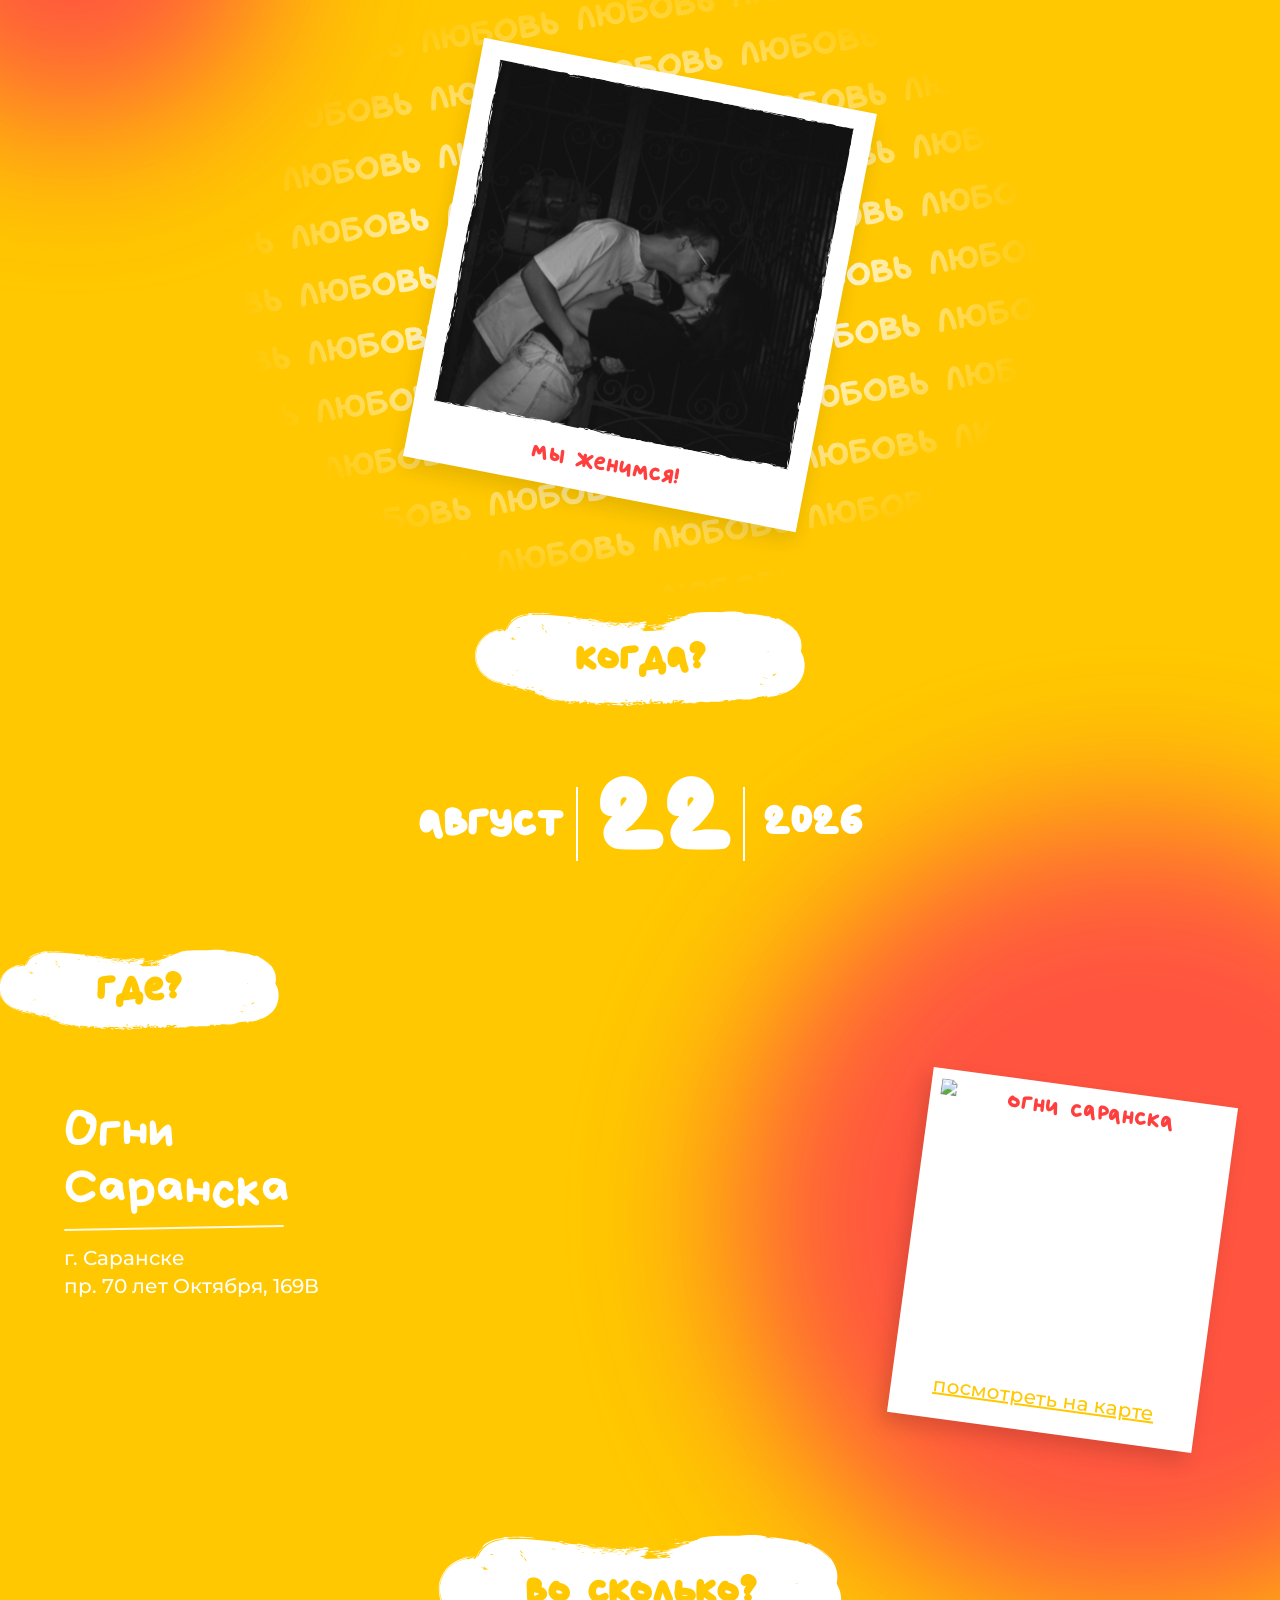
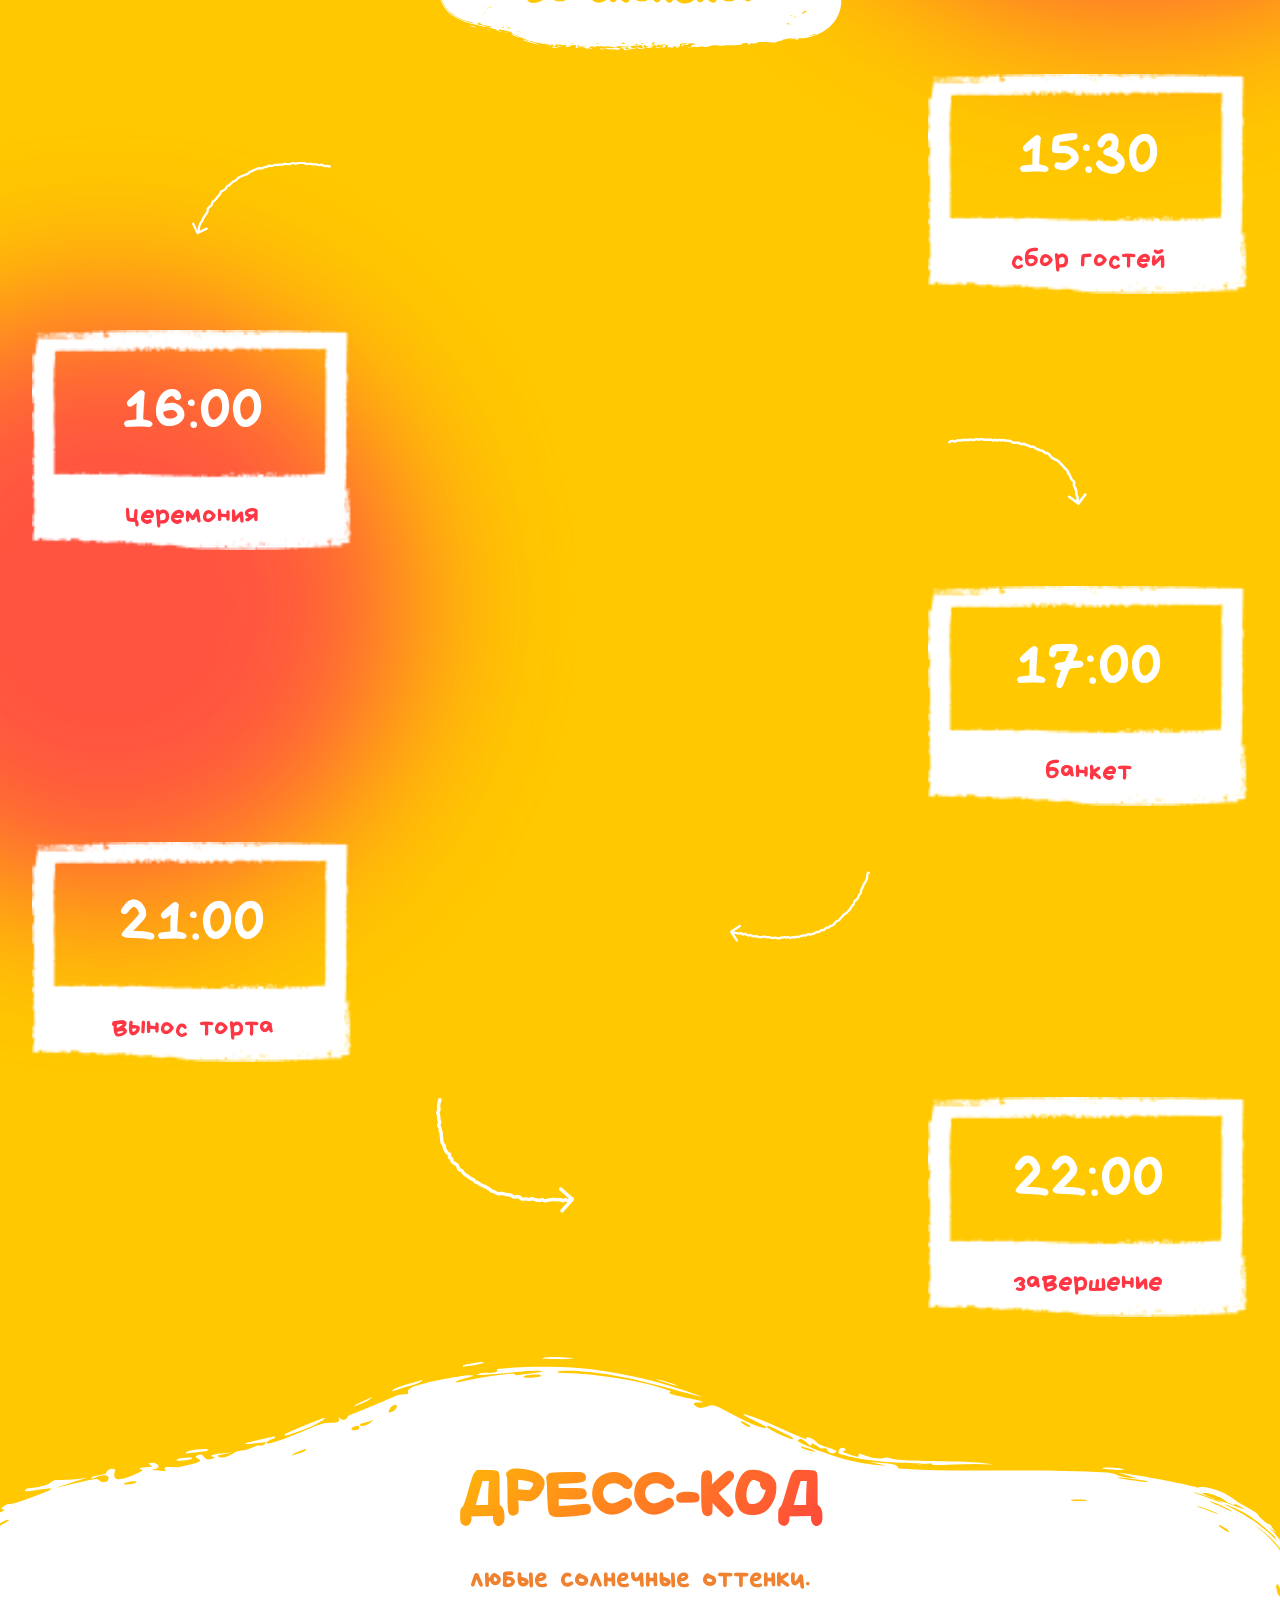
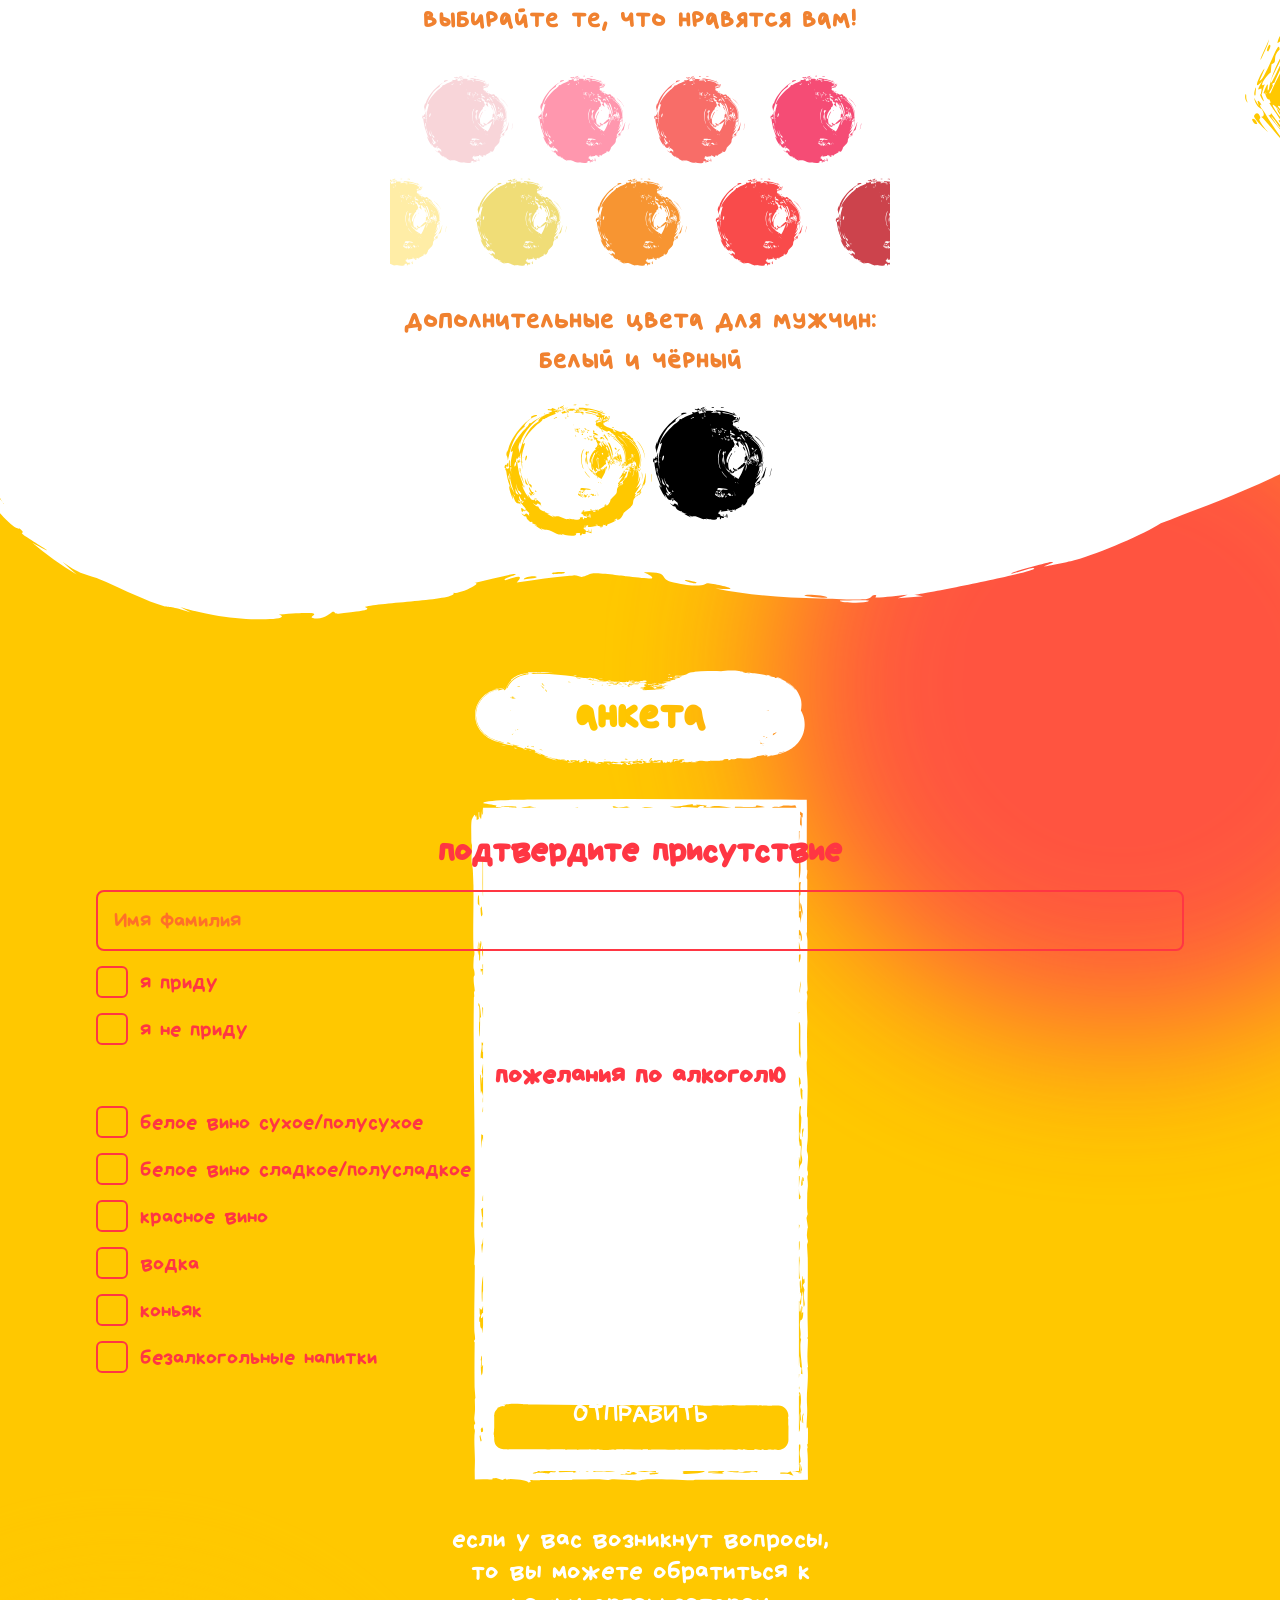
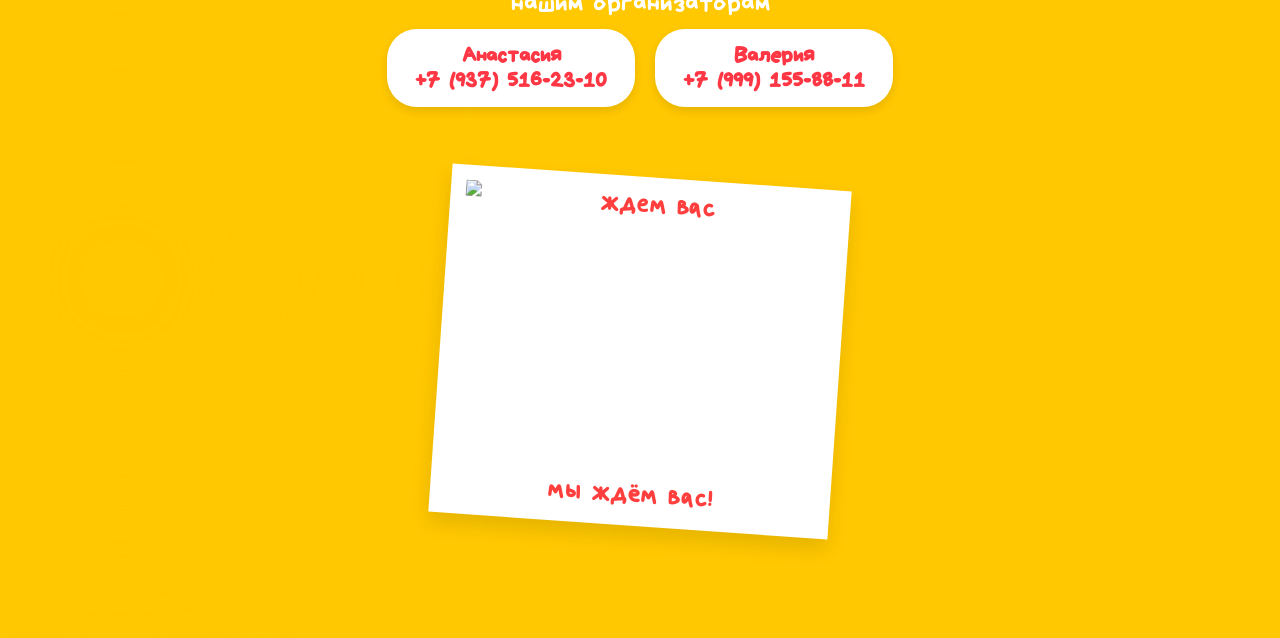
==== commit 0e7d845b: "fix form" ====
--- a/index.html
+++ b/index.html
@@ -121,7 +121,7 @@
                 <h2 class="brush-title">АНКЕТА</h2>
             </div>
             <form class="rsvp-form" id="rsvpForm">
-                <h3 style="text-align: center; margin-bottom: 10px;">подтвердите присутствие</h3>
+                <h3 style="font-size: 36px; text-align: center; margin-bottom: 10px;">подтвердите присутствие</h3>
 
                 <input type="text" id="guestName" name="name" placeholder="Имя Фамилия" required>
 
@@ -134,7 +134,7 @@
                     <label for="attendNo">я не приду</label>
                 </div>
 
-                <h3 style="text-align: center; margin: 20px 0 10px 0;">пожелания по алкоголю</h3>
+                <h3 style="font-size: 28px; text-align: center; margin: 5px 0 15px 0;">пожелания по алкоголю</h3>
 
                 <div class="checkbox-group">
                     <input type="checkbox" id="alc1" name="alcohol" value="Белое сухое/полусухое">
--- a/style.css
+++ b/style.css
@@ -652,87 +652,143 @@
 /* =========================================
    АНКЕТА И КОНТАКТЫ
    ========================================= */
+/* =========================================
+   АНКЕТА И КОНТАКТЫ
+   ========================================= */
+
+/* Контейнер формы */
 .rsvp-form {
-	background: rgba(255, 255, 255, 0.95);
-	padding: clamp(15px, 4vw, 30px);
-	border-radius: 15px;
-	color: var(--text-color);
-	border: 2px dashed var(--text-color);
+	/* Убираем старый фон и пунктирную рамку */
+	background-color: transparent;
+	border: none;
+	border-radius: 0;
+
+	/* Ставим твою картинку с рамкой на фон (ВСТАВЬ СВОЕ НАЗВАНИЕ ФАЙЛА) */
+	background-image: url('images/bg-images/form_frame.svg');
+	background-size: 100% 100%;
+	background-repeat: no-repeat;
+	background-position: center;
+
+	/* Увеличиваем внутренние отступы, чтобы текст не залезал на нарисованные края рамки */
+	padding: clamp(40px, 8vw, 60px) clamp(25px, 6vw, 40px);
 	width: 100%;
-}
-
+	color: #FF3643;
+}
+
+/* Глобально задаем шрифт и красный цвет всему внутри анкеты */
 .rsvp-form,
 .rsvp-form input,
-.rsvp-form button,
 .rsvp-form h3,
 .checkbox-group label {
 	font-family: 'Bryndan Write', cursive;
 	text-transform: none;
+	color: #FF3643;
 }
 
 .rsvp-form h3 {
-	font-size: clamp(20px, 5vw, 26px);
-}
-
+	font-size: clamp(24px, 6vw, 32px);
+}
+
+/* --- Стили для текстового поля (Имя Фамилия) --- */
 .rsvp-form input[type="text"] {
 	width: 100%;
-	padding: 12px;
-	margin: 15px 0 25px 0;
-	border: 2px solid var(--text-color);
-	border-radius: 5px;
-	font-size: clamp(16px, 4vw, 20px);
-}
-
+	padding: 12px 15px;
+	margin: 10px 0 15px 0;
+	background-color: transparent;
+	border: 2px solid #FF3643;
+	/* Красная рамка */
+	border-radius: 8px;
+	/* Легкое скругление углов */
+	font-size: clamp(18px, 4vw, 22px);
+	outline: none;
+}
+
+/* Меняем цвет подсказки (плейсхолдера) */
+.rsvp-form input[type="text"]::placeholder {
+	color: rgba(255, 54, 67, 0.6);
+}
+
+/* --- Кастомные квадратики для выбора --- */
 .checkbox-group {
 	display: flex;
-	align-items: center;
-	gap: 12px;
-	margin-bottom: 12px;
-}
-
-.checkbox-group label {
-	font-size: clamp(16px, 4vw, 20px);
-	cursor: pointer;
-}
-
+	align-items: flex-start;
+	/* Выравниваем по верхнему краю на случай длинного текста */
+	margin-bottom: 15px;
+}
+
+/* ПРЯЧЕМ стандартные браузерные кружки и галочки */
 .checkbox-group input[type="radio"],
 .checkbox-group input[type="checkbox"] {
-	width: 22px;
-	height: 22px;
-	accent-color: var(--text-color);
+	display: none;
+}
+
+/* Настраиваем текст */
+.checkbox-group label {
+	font-size: clamp(18px, 4vw, 22px);
 	cursor: pointer;
-}
-
+	display: flex;
+	align-items: center;
+	line-height: 1.1;
+}
+
+/* РИСУЕМ свои квадратики (добавляем их перед текстом) */
+.checkbox-group label::before {
+	content: '';
+	display: inline-block;
+	width: 28px;
+	height: 28px;
+	border: 2px solid #FF3643;
+	border-radius: 6px;
+	/* Скругленные углы квадратика */
+	margin-right: 12px;
+	background-color: transparent;
+	flex-shrink: 0;
+	/* Чтобы квадратик не сплющивался */
+	transition: all 0.2s ease;
+}
+
+/* Как выглядит квадратик, когда мы на него кликнули (выбрали) */
+.checkbox-group input:checked+label::before {
+	background-color: #FF3643;
+	/* Трюк: закрашиваем квадратик, но внутри делаем белую окантовку, чтобы выглядело как галочка-точка */
+	box-shadow: inset 0 0 0 5px #FFFFFF;
+}
+
+/* --- Кнопка ОТПРАВИТЬ --- */
 .submit-btn {
+	font-family: 'Bryndan Write', cursive;
+	transform: translateY(-5px);
+	text-transform: none;
 	width: 100%;
-	background: linear-gradient(90deg, #ff7e5f, #feb47b);
-	color: var(--white);
+	background: transparent;
+	color: white;
 	border: none;
-	padding: 15px;
-	font-size: clamp(18px, 5vw, 22px);
-	font-weight: bold;
+	padding: 10px;
+	font-size: clamp(22px, 5vw, 28px);
 	border-radius: 10px;
-	margin-top: 20px;
 	cursor: pointer;
-	box-shadow: 0 4px 6px rgba(0, 0, 0, 0.1);
 	transition: opacity 0.3s ease;
 }
 
 .submit-btn:hover {
-	opacity: 0.9;
-}
-
+	opacity: 0.85;
+}
+
+/* Контакты организаторов */
 .contacts {
 	text-align: center;
 	font-family: 'Bryndan Write', cursive;
 	text-transform: none;
 	font-size: clamp(18px, 5vw, 26px);
 	margin-bottom: 20px;
+	color: var(--white);
+	/* Белый текст на фоне лавы */
 }
 
 .contact-pill {
 	background: var(--white);
-	color: var(--text-color);
+	color: #FF3643;
+	/* Красный текст внутри белой плашки */
 	padding: 12px 24px;
 	border-radius: 30px;
 	display: inline-block;
@@ -741,7 +797,7 @@
 	font-family: 'Bryndan Write', cursive;
 	text-transform: none;
 	font-size: clamp(16px, 4vw, 20px);
-	box-shadow: 0 4px 10px rgba(0, 0, 0, 0.05);
+	box-shadow: 0 4px 10px rgba(0, 0, 0, 0.1);
 }
 
 /* =========================================
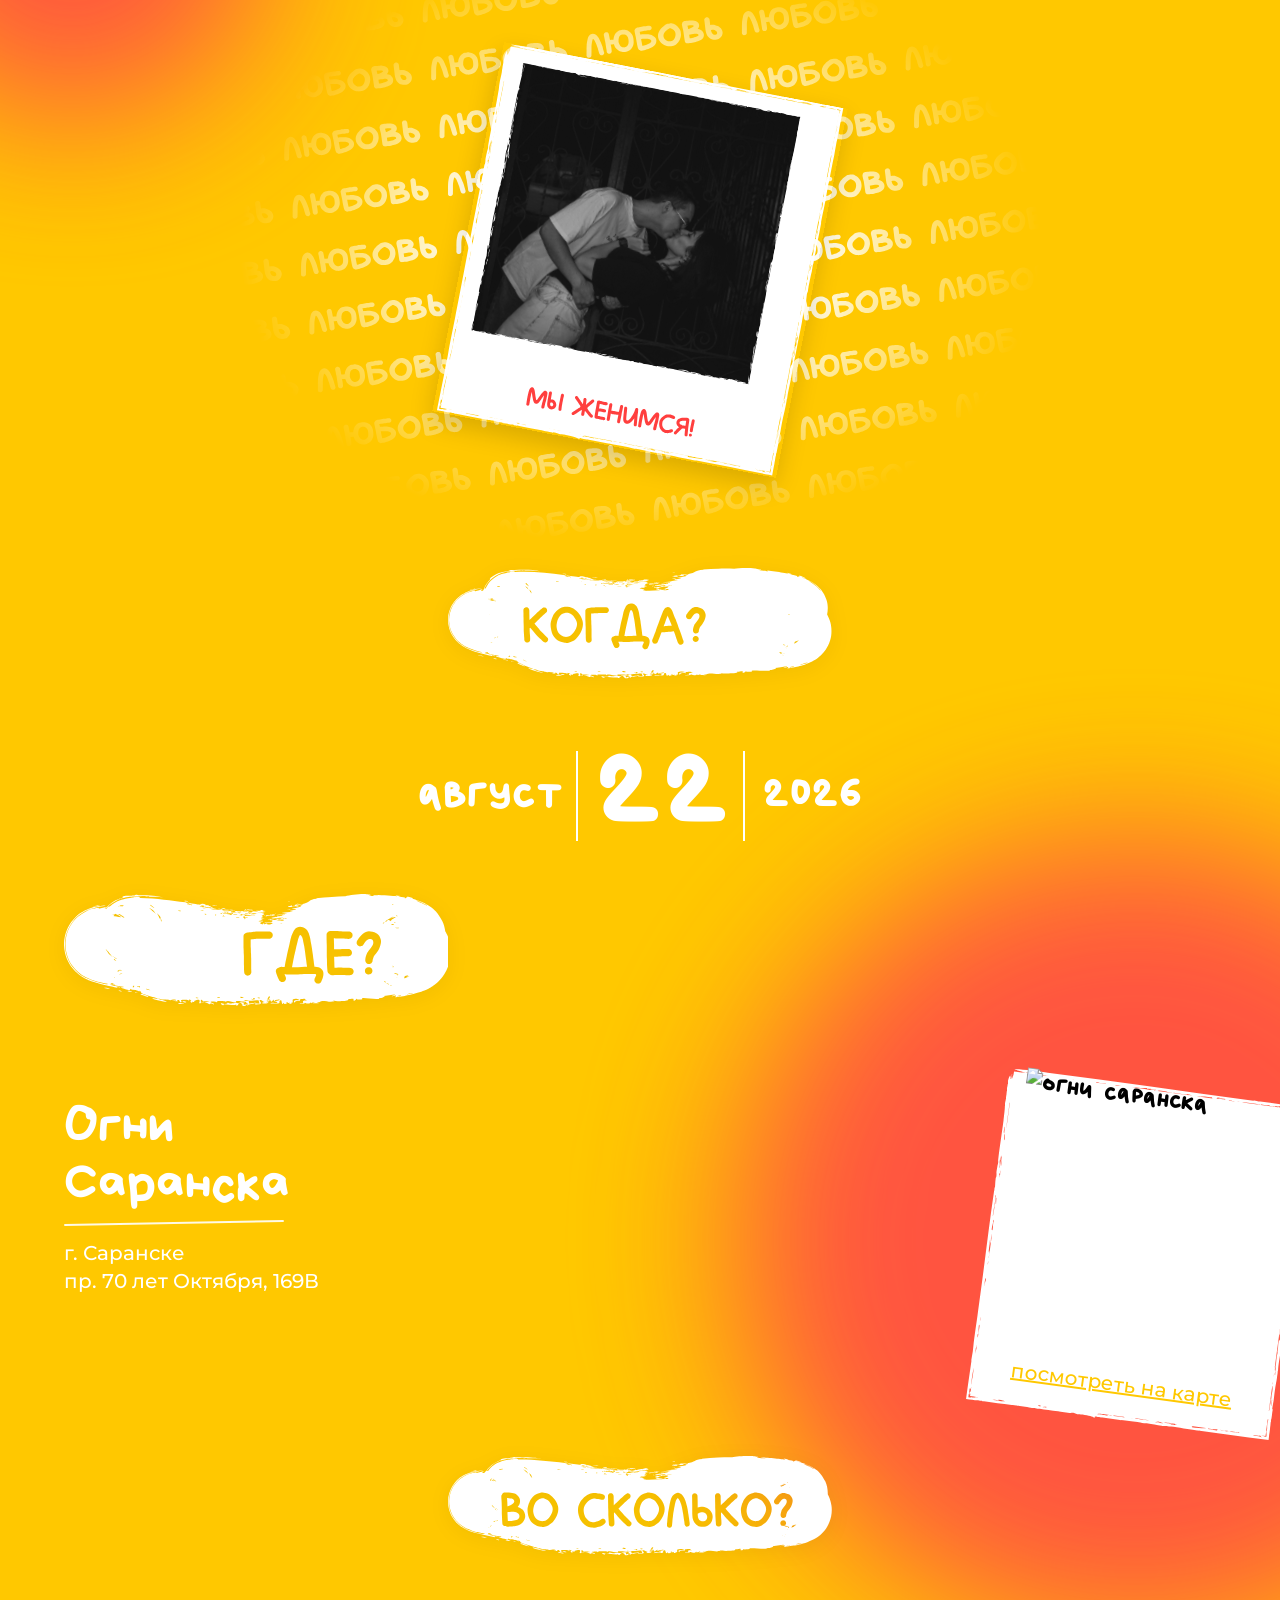
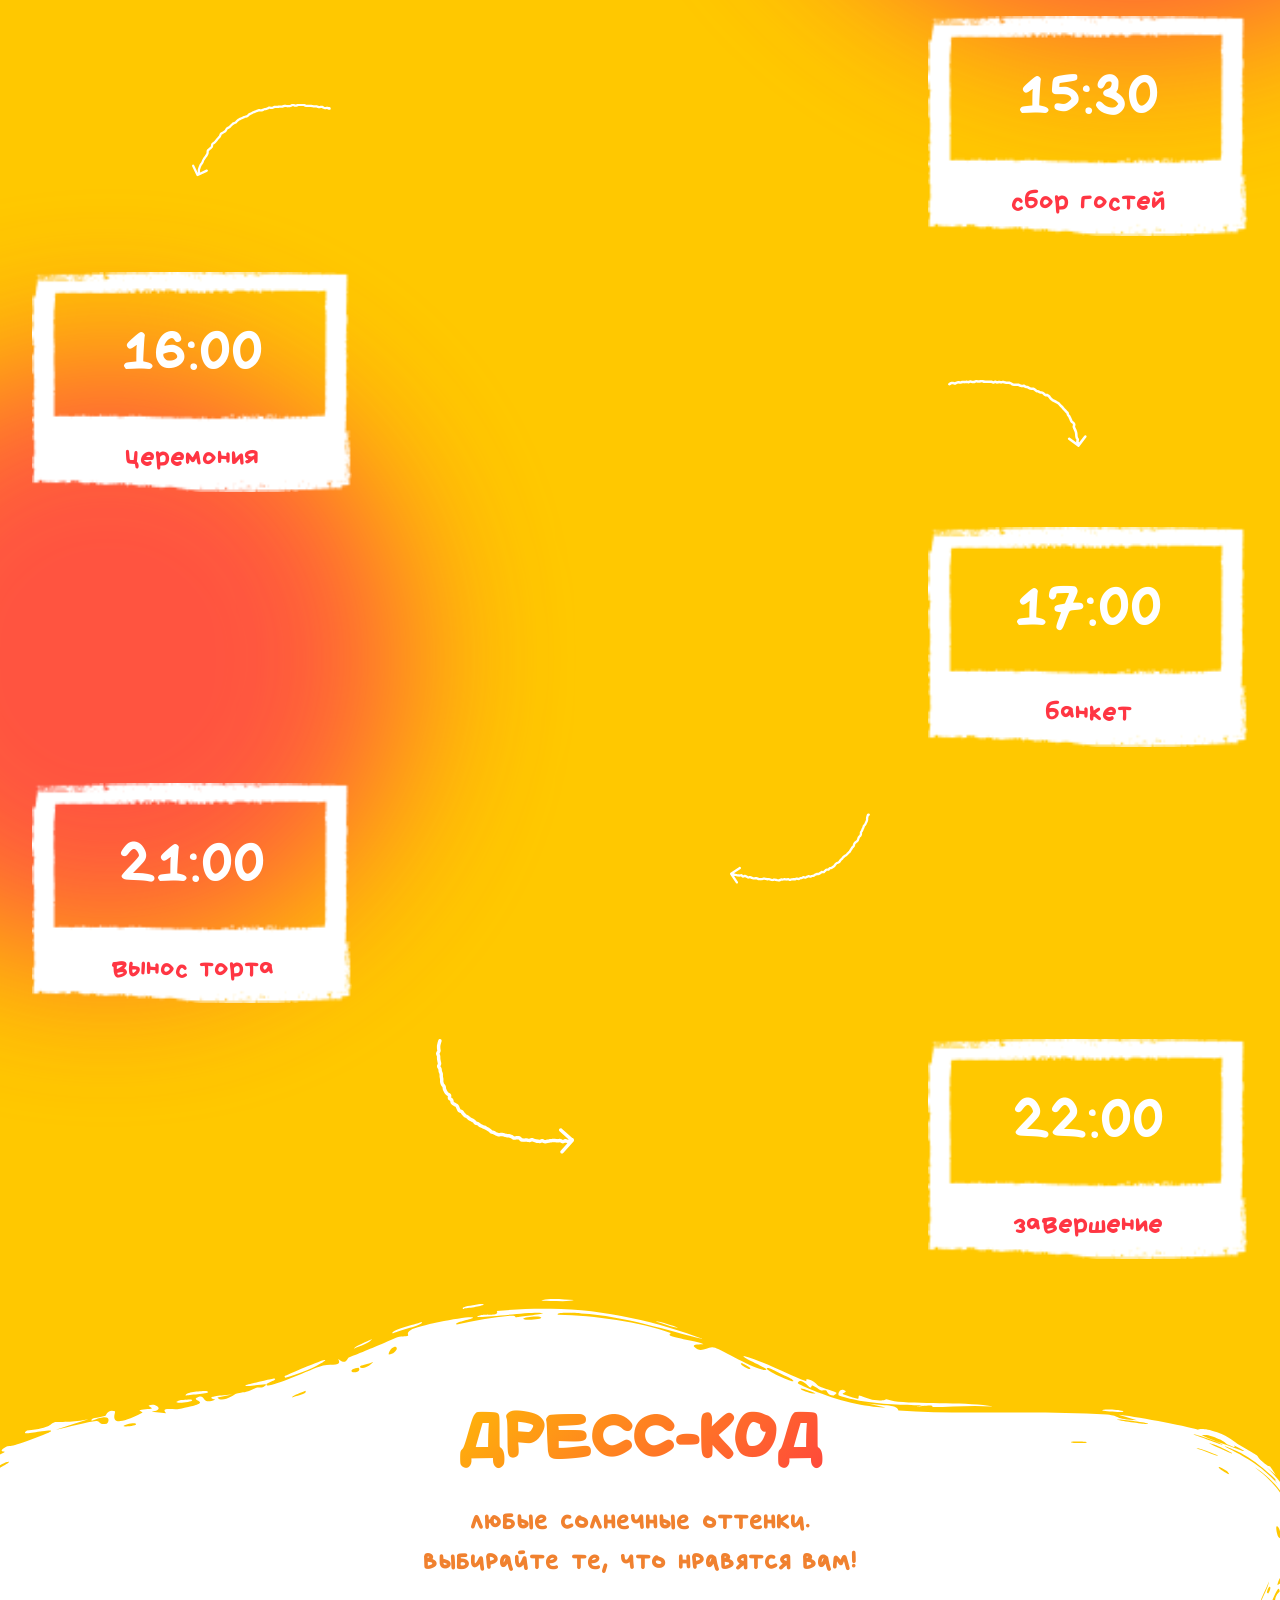
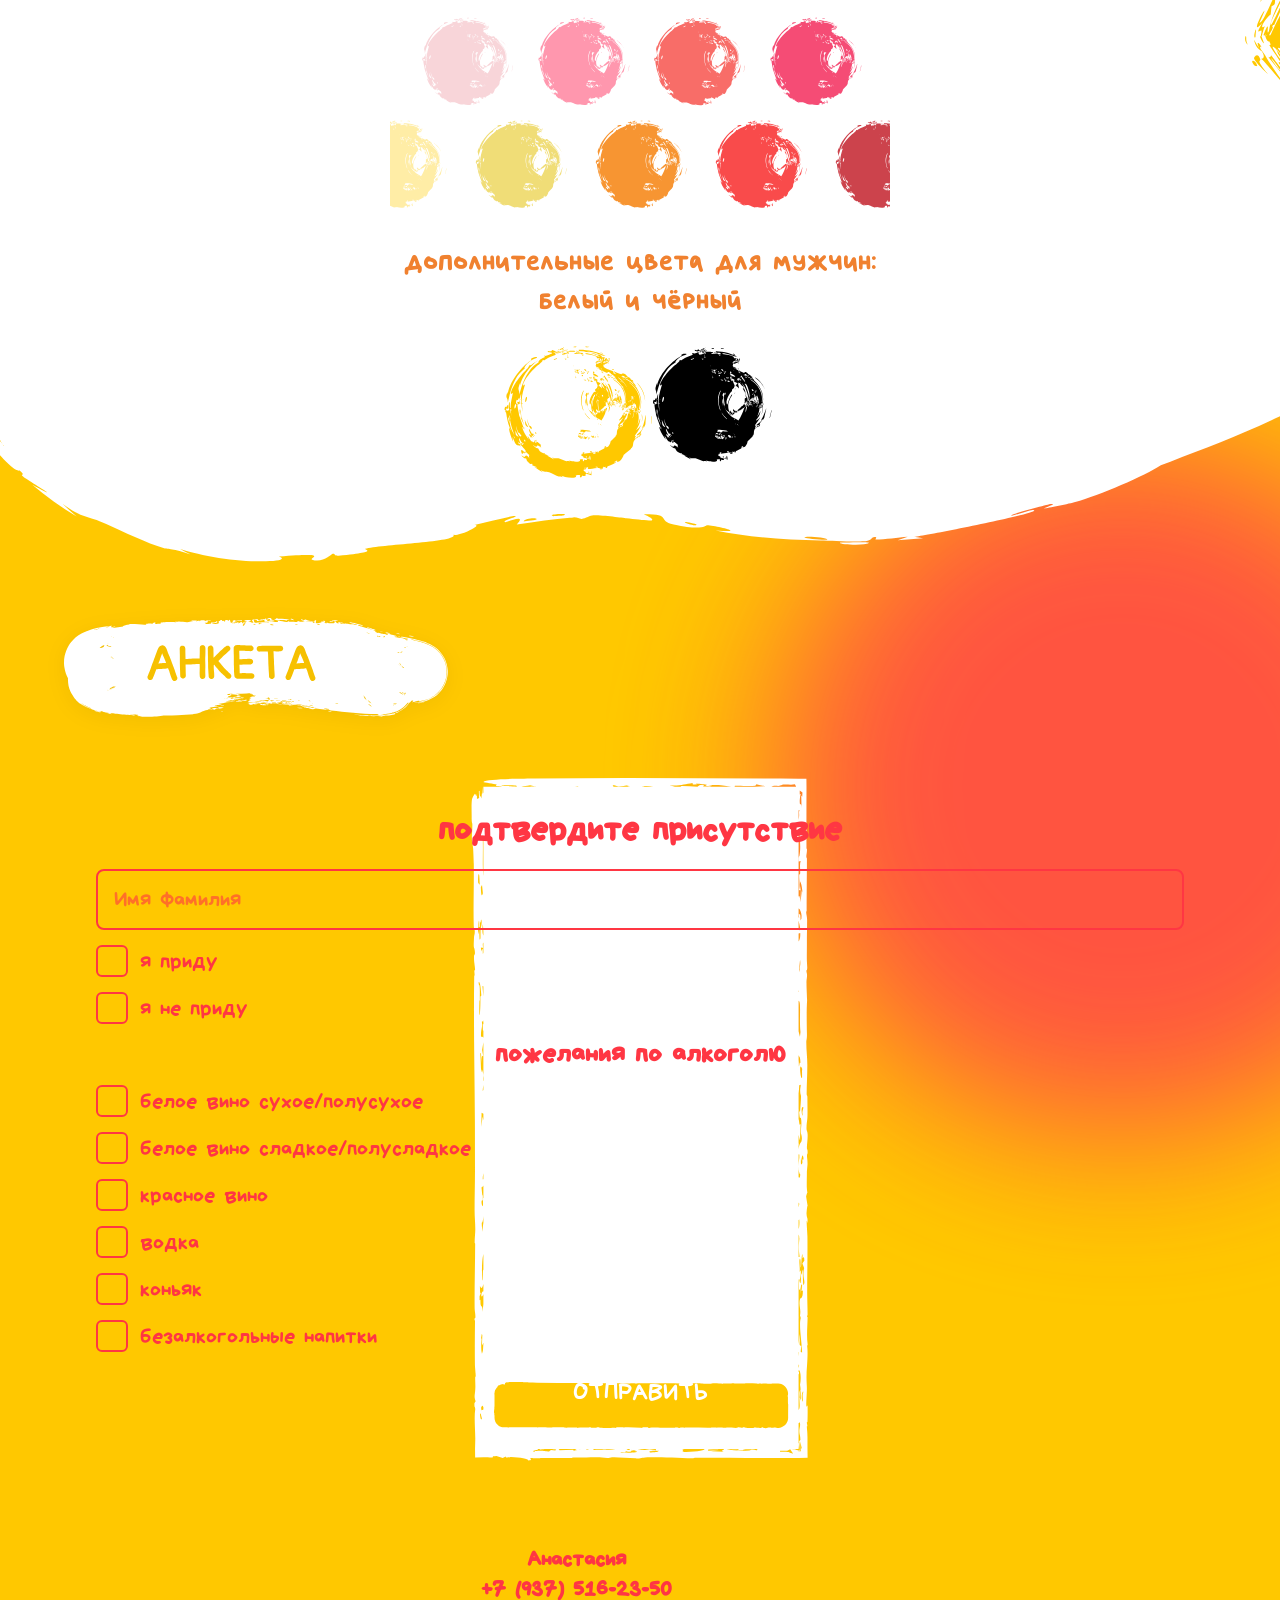
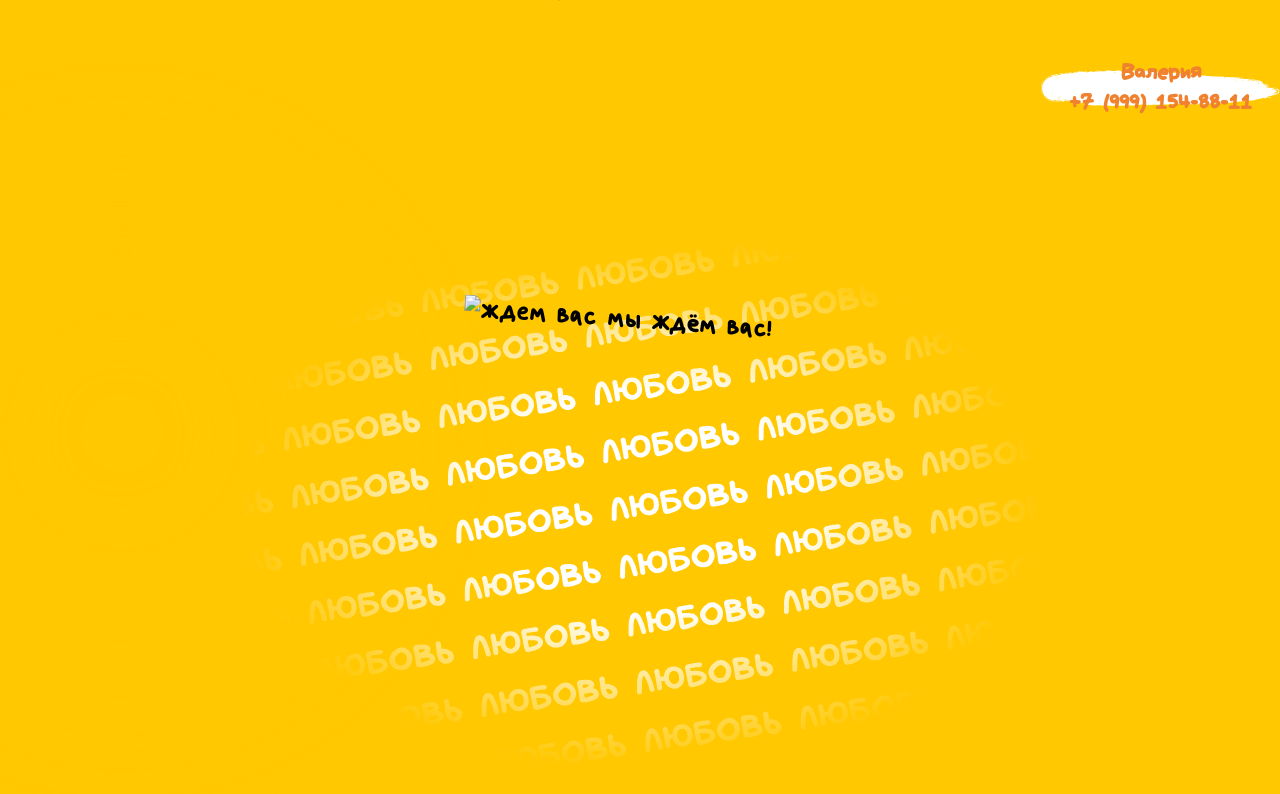
==== commit ed66b816: "fix" ====
--- a/index.html
+++ b/index.html
@@ -21,14 +21,13 @@
     <div class="container">
         <div class="desktop-column desktop-column--left">
             <div class="polaroid-container">
-                <div class="polaroid">
+                <div class="polaroid polaroid--start">
                     <img src="images/photos/photo_1.svg" alt="Мы">
-                    мы женимся!
                 </div>
             </div>
 
-            <div class="section-title section-title--center">
-                <h2 class="brush-title"><span>КОГДА?</span></h2>
+            <div class="section-title section-title--right">
+                <img src="images/bg-images/when.svg" alt="Когда?" class="title-img title-img--when">
             </div>
 
             <div class="date-section">
@@ -38,7 +37,7 @@
             </div>
 
             <div class="section-title section-title--left">
-                <h2 class="brush-title where-title">ГДЕ?</h2>
+                <img src="images/bg-images/where.svg" alt="Где?" class="title-img title-img--where">
             </div>
 
             <div class="where-section">
@@ -57,8 +56,8 @@
                 </div>
             </div>
 
-            <div class="section-title section-title--when">
-                <h2 class="brush-title">ВО СКОЛЬКО?</h2>
+            <div class="section-title section-title--center">
+                <img src="images/bg-images/time.svg" alt="Во сколько?" class="title-img title-img--time">
             </div>
 
             <div class="timeline">
@@ -67,28 +66,28 @@
                     <div class="event">сбор гостей</div>
                 </div>
 
-                <img src="images/bg-images/arrow1.svg" class="timeline-arrow arrow-1" alt="">
+                <img src="images/arrows/arrow1.svg" class="timeline-arrow arrow-1" alt="">
 
                 <div class="time-item">
                     <div class="time">16:00</div>
                     <div class="event">церемония</div>
                 </div>
 
-                <img src="images/bg-images/arrow2.svg" class="timeline-arrow arrow-2" alt="">
+                <img src="images/arrows/arrow2.svg" class="timeline-arrow arrow-2" alt="">
 
                 <div class="time-item">
                     <div class="time">17:00</div>
                     <div class="event">банкет</div>
                 </div>
 
-                <img src="images/bg-images/arrow3.svg" class="timeline-arrow arrow-3" alt="">
+                <img src="images/arrows/arrow3.svg" class="timeline-arrow arrow-3" alt="">
 
                 <div class="time-item">
                     <div class="time">21:00</div>
                     <div class="event">вынос торта</div>
                 </div>
 
-                <img src="images/bg-images/arrow4.svg" class="timeline-arrow arrow-4" alt="">
+                <img src="images/arrows/arrow4.svg" class="timeline-arrow arrow-4" alt="">
 
                 <div class="time-item">
                     <div class="time">22:00</div>
@@ -117,8 +116,8 @@
         </div>
 
         <div class="desktop-column desktop-column--right">
-            <div class="section-title section-title--center">
-                <h2 class="brush-title">АНКЕТА</h2>
+            <div class="section-title section-title--left">
+                <img src="images/clouds/anketa.svg" alt="Анкета" class="title-img title-img--anketa">
             </div>
             <form class="rsvp-form" id="rsvpForm">
                 <h3 style="font-size: 36px; text-align: center; margin-bottom: 10px;">подтвердите присутствие</h3>
@@ -165,18 +164,20 @@
             </form>
 
             <div class="contacts">
-                <p>если у вас возникнут вопросы,<br>то вы можете обратиться к<br>нашим организаторам</p>
-                <div class="contact-pill">
-                    Анастасия<br>+7 (937) 516-23-10
+                <div class="contact-pill contact-anastasia">
+                    Анастасия<br>+7 (937) 516-23-50
                 </div>
-                <div class="contact-pill">
-                    Валерия<br>+7 (999) 155-88-11
+
+                <div class="contact-pill contact-valeria">
+                    Валерия<br>+7 (999) 154-88-11
                 </div>
             </div>
 
-            <div class="polaroid right-tilt end-polaroid">
-                <img src="images/photos/photo_3.svg" alt="Ждем вас">
-                мы ждём вас!
+            <div class="polaroid-container polaroid-container--end">
+                <div class="polaroid right-tilt end-polaroid">
+                    <img src="images/photos/photo_3.svg" alt="Ждем вас">
+                    МЫ ЖДЁМ ВАС!
+                </div>
             </div>
         </div>
     </div>
--- a/style.css
+++ b/style.css
@@ -1,6 +1,3 @@
-/* =========================================
-   ПОДКЛЮЧЕНИЕ ШРИФТОВ
-   ========================================= */
 @font-face {
 	font-family: 'Prosorova Nastasia';
 	src: url('./Prosorovanastasiafont-Regular.ttf') format('truetype');
@@ -10,11 +7,9 @@
 
 @font-face {
 	font-family: 'Bryndan Write';
-	/* Заменили пробел на %20, чтобы сервер не терял файл */
 	src: url('./ofont.ru_Bryndan%20Write.ttf') format('truetype');
 	font-weight: 400;
 	font-style: normal;
-	/* Это магическое свойство запретит браузеру скрывать текст! */
 	font-display: swap;
 }
 
@@ -26,9 +21,6 @@
 	--white: #ffffff;
 }
 
-/* =========================================
-   БАЗОВЫЙ СБРОС И КАРКАС
-   ========================================= */
 * {
 	box-sizing: border-box;
 	margin: 0;
@@ -75,7 +67,6 @@
 	opacity: 0.85;
 }
 
-/* Делаем пятна адаптивными через clamp и vw */
 .spot-1 {
 	width: clamp(200px, 40vw, 400px);
 	height: clamp(200px, 40vw, 400px);
@@ -120,7 +111,6 @@
    КОНТЕЙНЕРЫ И СЕТКА
    ========================================= */
 .container {
-	/* На мобилке 100% с отступами, на десктопе расширится */
 	max-width: 1360px;
 	width: 100%;
 	padding: clamp(20px, 4vw, 32px) clamp(15px, 4vw, 24px);
@@ -132,15 +122,14 @@
 .desktop-column {
 	display: flex;
 	flex-direction: column;
+	max-width: 1200px;
 	gap: clamp(32px, 6vw, 40px);
 }
 
-/* =========================================
-   ЗАГОЛОВКИ (МАЗКИ)
-   ========================================= */
 .section-title {
 	width: 100%;
 	display: flex;
+	margin-bottom: clamp(10px, 3vw, 20px);
 }
 
 .section-title--center {
@@ -151,71 +140,66 @@
 	justify-content: flex-start;
 }
 
-h2.brush-title {
-	position: relative;
-	font-family: 'Prosorova Nastasia', sans-serif;
-	text-transform: uppercase;
-	font-size: clamp(32px, 6vw, 48px);
-	/* Адаптивный размер */
-	display: inline-block;
-	padding: clamp(10px, 2vw, 20px) clamp(20px, 4vw, 30px);
+.section-title--right {
+	justify-content: flex-end;
+}
+
+.title-img {
+	width: clamp(260px, 75vw, 400px);
+	height: auto;
+	display: block;
+	filter: drop-shadow(0px 4px 10px rgba(0, 0, 0, 0.05));
+}
+
+.title-img--when {
+	transform: translateX(80px);
+}
+
+.title-img--where {
+	transform: translateX(-80px);
+}
+
+.title-img--time {
+	transform: none;
+}
+
+.title-img--anketa {
+	transform: translateX(-40px);
+}
+
+@media (min-width: 900px) {
+	.title-img {
+		width: clamp(350px, 30vw, 550px);
+	}
+
+	.section-title--right {
+		justify-content: center;
+	}
+
+	.title-img--when,
+	.title-img--where,
+	.title-img--time,
+	.title-img--anketa {
+		transform: none !important;
+	}
+}
+
+/* =========================================
+   БЛОК НАЧАЛО (ПОЛАРОИД)
+   ========================================= */
+
+.polaroid.polaroid--start {
+	max-width: clamp(300px, 65vw, 350px);
+	margin: 0 auto;
 	background-color: transparent;
-	color: #000000;
-	mix-blend-mode: screen;
-}
-
-h2.brush-title::after {
-	content: '';
-	position: absolute;
-	top: 50%;
-	width: 250%;
-	min-width: 280px;
-	height: 140%;
-	background-image: url('images/bg-images/bg_cloud.svg');
+	background-image: url('images/photos/polaroid1.svg');
+	background-size: 100% 100%;
 	background-repeat: no-repeat;
-	background-size: 100% 100%;
-	z-index: -1;
-}
-
-h2.brush-title span {
-	color: #000000;
-}
-
-.section-title--center .brush-title {
-	transform: translateX(10vw);
-}
-
-.section-title--when .brush-title {
-	transform: none
-}
-
-.section-title--when .brush-title::after {
-	left: 50%;
-	/* Центрируем сам белый мазок */
-	transform: translate(-50%, -50%);
-	/* Выравниваем его строго за текстом */
 	background-position: center;
-}
-
-.section-title--center .brush-title::after {
-	left: 65%;
-	transform: translate(-40%, -50%);
-	background-position: left center;
-}
-
-.section-title--left .brush-title {
-	transform: translateX(5vw);
-}
-
-.section-title--left .brush-title::after {
-	left: 50%;
-	transform: translate(-60%, -50%);
-	background-position: right center;
-}
-
-/* =========================================
-   БЛОК НАЧАЛО (ПОЛАРОИД)
-   ========================================= */
+	padding: clamp(10px, 2.5vw, 14px) clamp(10px, 2.5vw, 14px) clamp(55px, 15vw, 75px) clamp(10px, 2.5vw, 14px);
+	box-shadow: 0 10px 25px rgba(0, 0, 0, 0.15);
+}
+
 .polaroid-container {
 	position: relative;
 	width: 100%;
@@ -228,47 +212,33 @@
 .polaroid-container::before {
 	content: '';
 	position: absolute;
-	top: -60px;
+	top: -90px;
 	left: 50%;
 	transform: translateX(-50%);
 	width: 100vw;
-	height: calc(100% + 120px);
+	height: calc(100% + 150px);
 	background-image: url('images/bg-images/bg_love.svg');
 	background-size: cover;
 	background-position: top center;
 	background-repeat: no-repeat;
 	z-index: -1;
-	-webkit-mask-image: linear-gradient(to bottom, black 75%, transparent 100%);
-	mask-image: linear-gradient(to bottom, black 75%, transparent 100%);
 }
 
 .polaroid {
-	font-family: 'Prosorova Nastasia', sans-serif;
-	text-transform: uppercase;
-	font-size: clamp(22px, 5vw, 28px);
-	line-height: 100%;
-	background: var(--white);
 	transform: rotate(11deg);
 	padding: clamp(8px, 2vw, 12px);
-	color: #FF3F3E;
-	text-align: center;
-	box-shadow: 0 10px 20px rgba(0, 0, 0, 0.1);
-}
-
-.polaroid img {
-	background-color: white;
-	width: 100%;
+}
+
+.polaroid.polaroid--start img {
+	margin-left: 5px;
+	margin-bottom: 0;
 	height: auto;
-	display: block;
-	min-height: 200px;
-	margin-bottom: 10px;
 }
 
 .polaroid.right-tilt {
 	transform: rotate(4deg);
 }
 
-/* Блок конец - Исключение */
 .polaroid.end-polaroid {
 	text-transform: none;
 	max-width: 400px;
@@ -284,10 +254,7 @@
 	display: flex;
 	justify-content: center;
 	align-items: center;
-	margin: 20px 0;
-	font-size: clamp(28px, 6vw, 43px);
-	/* Резиновый текст */
-	font-weight: bold;
+	font-size: clamp(43px, 6vw, 60px);
 	gap: clamp(15px, 4vw, 30px);
 	color: white;
 }
@@ -305,14 +272,13 @@
 	top: 50%;
 	transform: translateY(-50%);
 	width: 2px;
-	height: clamp(40px, 10vw, 74px);
-	/* Резиновая линия */
+	height: clamp(60px, 10vw, 90px);
 	background-color: var(--white);
 }
 
 .date-section .big-num {
-	font-size: clamp(60px, 15vw, 100px);
-	line-height: 1;
+	font-size: clamp(86px, 12vw, 120px);
+	line-height: 0.9;
 }
 
 /* =========================================
@@ -324,7 +290,6 @@
 	width: 100%;
 	min-height: clamp(220px, 40vw, 260px);
 	margin-top: clamp(15px, 4vw, 30px);
-	margin-bottom: clamp(60px, 12vw, 90px);
 }
 
 .where-text {
@@ -335,7 +300,7 @@
 
 .where-text h3 {
 	font-family: 'Bryndan Write', cursive;
-	font-size: clamp(32px, 8vw, 43px);
+	font-size: clamp(40px, 8vw, 53px);
 	font-weight: normal;
 	line-height: 1;
 	margin-bottom: 10px;
@@ -355,30 +320,35 @@
 .where-text p {
 	font-family: 'Montserrat', sans-serif;
 	font-weight: 500;
-	font-size: clamp(12px, 3vw, 16px);
+	font-size: clamp(14px, 3vw, 18px);
 	color: var(--white);
 	line-height: 1.4;
 }
 
+/* Контейнер малого полароида (С ГИГАНТСКИМ ВЫЛЕТОМ) */
 .where-section .polaroid.polaroid--compact {
-	position: absolute;
-	top: -15px;
-	right: clamp(-60px, -10vw, -30px);
-	/* Адаптивный вылет за край */
-	max-width: none !important;
-	width: clamp(180px, 45vw, 240px) !important;
-	height: auto !important;
-	/* Автовысота для правильных пропорций */
-	transform: rotate(7.73deg) !important;
-	z-index: 1;
-	padding: 10px 10px 20px 10px;
-	box-shadow: -5px 10px 20px rgba(0, 0, 0, 0.15);
+  position: absolute;
+  top: -30px;
+  right: 0;
+  transform: translateX(25%) rotate(7.73deg) !important; 
+  max-width: none !important;
+  width: clamp(180px, 52vw, 180px) !important;
+  height: auto !important;
+  z-index: 1;
+  background-color: transparent; 
+  background-image: url('images/bg-images/polaroid.svg'); 
+  background-size: 100% 100%;
+  background-repeat: no-repeat;
+  background-position: center;
+  box-shadow: none; 
+  padding: clamp(14px, 3.5vw, 18px) clamp(14px, 3.5vw, 18px) clamp(25px, 8vw, 45px) clamp(14px, 3.5vw, 18px);
 }
 
 .where-section .polaroid.polaroid--compact img {
 	width: 100%;
-	height: clamp(130px, 35vw, 180px) !important;
+	height: clamp(110px, 30vw, 160px) !important;
 	object-fit: cover;
+	margin-bottom: 0;
 }
 
 .where-section .polaroid.polaroid--compact .map-link {
@@ -390,7 +360,7 @@
 	text-decoration: underline;
 	text-transform: none;
 	border-bottom: none;
-	margin-top: 10px;
+	margin-top: clamp(5px, 1.5vw, 10px);
 	text-align: center;
 }
 
@@ -652,24 +622,23 @@
 /* =========================================
    АНКЕТА И КОНТАКТЫ
    ========================================= */
-/* =========================================
-   АНКЕТА И КОНТАКТЫ
-   ========================================= */
+.section-title--left .anketa-title::after {
+	background-image: url('images/clouds/anketa.svg');
+	height: 100%;
+	width: 200% !important;
+	left: 85% !important;
+}
 
 /* Контейнер формы */
 .rsvp-form {
-	/* Убираем старый фон и пунктирную рамку */
+	font-family: 'Bryndan Write', cursive;
 	background-color: transparent;
 	border: none;
 	border-radius: 0;
-
-	/* Ставим твою картинку с рамкой на фон (ВСТАВЬ СВОЕ НАЗВАНИЕ ФАЙЛА) */
 	background-image: url('images/bg-images/form_frame.svg');
 	background-size: 100% 100%;
 	background-repeat: no-repeat;
 	background-position: center;
-
-	/* Увеличиваем внутренние отступы, чтобы текст не залезал на нарисованные края рамки */
 	padding: clamp(40px, 8vw, 60px) clamp(25px, 6vw, 40px);
 	width: 100%;
 	color: #FF3643;
@@ -761,9 +730,14 @@
 	text-transform: none;
 	width: 100%;
 	background: transparent;
+	display: flex;
+	justify-content: center;
+	align-items: center;
+	line-height: 1;
+	padding: 0;
 	color: white;
 	border: none;
-	padding: 10px;
+	padding: 1rem 0 0 0;
 	font-size: clamp(22px, 5vw, 28px);
 	border-radius: 10px;
 	cursor: pointer;
@@ -774,30 +748,74 @@
 	opacity: 0.85;
 }
 
-/* Контакты организаторов */
 .contacts {
+	display: flex;
+	flex-direction: column;
+	gap: 25px;
+	/* Расстояние между самостоятельными мазками */
+	width: 100%;
+	margin-top: 30px;
+	margin-bottom: 50px;
+}
+
+/* Общие правила для текстовых мазков */
+.contact-pill {
+	font-family: 'Bryndan Write', cursive;
+	font-weight: bold;
+	font-size: clamp(24px, 6vw, 34px);
+	line-height: 1.3;
 	text-align: center;
-	font-family: 'Bryndan Write', cursive;
-	text-transform: none;
-	font-size: clamp(18px, 5vw, 26px);
-	margin-bottom: 20px;
-	color: var(--white);
-	/* Белый текст на фоне лавы */
-}
-
-.contact-pill {
-	background: var(--white);
+	background-size: 100% 100%;
+	/* Картинка мазка идеально растягивается под объем текста */
+	background-repeat: no-repeat;
+	background-position: center;
+	padding: clamp(25px, 6vw, 35px) clamp(45px, 10vw, 75px);
+	width: fit-content;
+
+	/* Сбрасываем старые круглые плашки */
+	box-shadow: none !important;
+	border-radius: 0 !important;
+	background-color: transparent !important;
+}
+
+/* --- МАЗОК АНАСТАСИИ --- */
+.contact-anastasia {
+	width: 100%;
 	color: #FF3643;
-	/* Красный текст внутри белой плашки */
-	padding: 12px 24px;
-	border-radius: 30px;
-	display: inline-block;
-	margin: 10px 5px;
-	font-weight: bold;
-	font-family: 'Bryndan Write', cursive;
-	text-transform: none;
-	font-size: clamp(16px, 4vw, 20px);
-	box-shadow: 0 4px 10px rgba(0, 0, 0, 0.1);
+	/* Красный текст */
+	background-image: url('images/bg-images/anastasia.svg');
+	/* Отдельный файл мазка Насти */
+	align-self: flex-start;
+	/* Прижимаем влево */
+	margin-left: -5vw;
+	/* Стильное смещение за экран */
+}
+
+/* --- МАЗОК ВАЛЕРИИ --- */
+.contact-valeria {
+	color: #F0812F;
+	/* Оранжевый текст */
+	background-image: url('images/bg-images/valeria.svg');
+	/* Отдельный файл мазка Леры */
+	align-self: flex-end;
+	/* Прижимаем вправо */
+	margin-right: -5vw;
+	/* Стильное смещение за экран */
+}
+
+/* =========================================
+   ФОН "ЛЮБОВЬ" ДЛЯ ПОСЛЕДНЕГО ПОЛАРОИДА
+   ========================================= */
+.polaroid-container--end {
+	margin-top: 30px;
+}
+
+/* Копируем паттерн с первого полароида, но меняем маску */
+.polaroid-container--end::before {
+	top: -20px;
+	/* Переворачиваем маску: теперь она плавно растворяет текст ВВЕРХУ, а не внизу */
+	-webkit-mask-image: linear-gradient(to top, black 50%, transparent 100%);
+	mask-image: linear-gradient(to top, black 50%, transparent 100%);
 }
 
 /* =========================================
@@ -819,23 +837,14 @@
 		mask-image: radial-gradient(closest-side, black 40%, transparent 100%);
 	}
 
-	.section-title--center .brush-title,
-	.section-title--left .brush-title {
+	/* Увеличиваем картинки-заголовки на десктопе */
+	.title-img {
+		width: clamp(350px, 30vw, 550px);
+	}
+
+	/* Отменяем мобильный сдвиг */
+	.section-title--left .title-img {
 		transform: none;
-	}
-
-	.section-title--center .brush-title::after,
-	.section-title--left .brush-title::after {
-		left: 50%;
-		transform: translate(-50%, -50%);
-		width: 170%;
-		background-position: center;
-		background-size: 100% 100%;
-	}
-
-	h2.brush-title {
-		font-size: clamp(42px, 3.6vw, 66px);
-		padding: clamp(14px, 1.4vw, 24px) clamp(28px, 2.5vw, 40px);
 	}
 
 	.desktop-column--left {
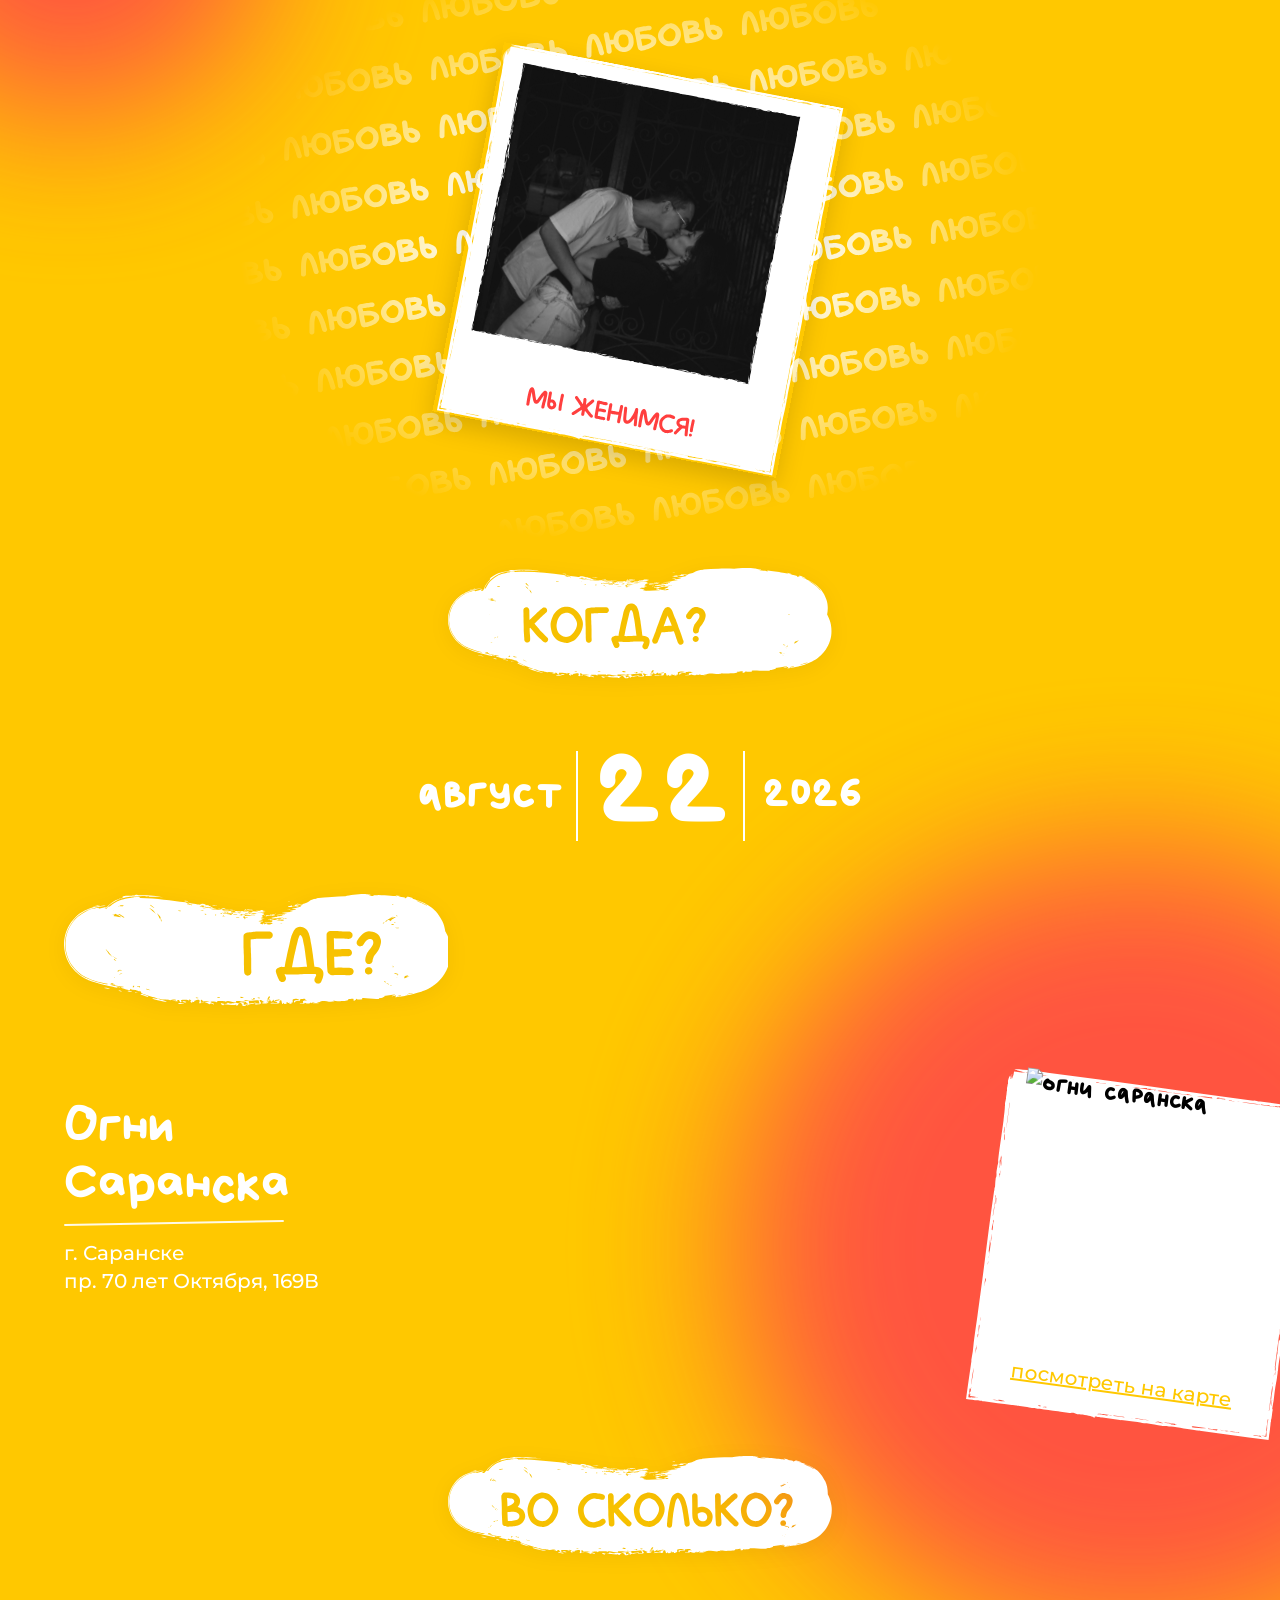
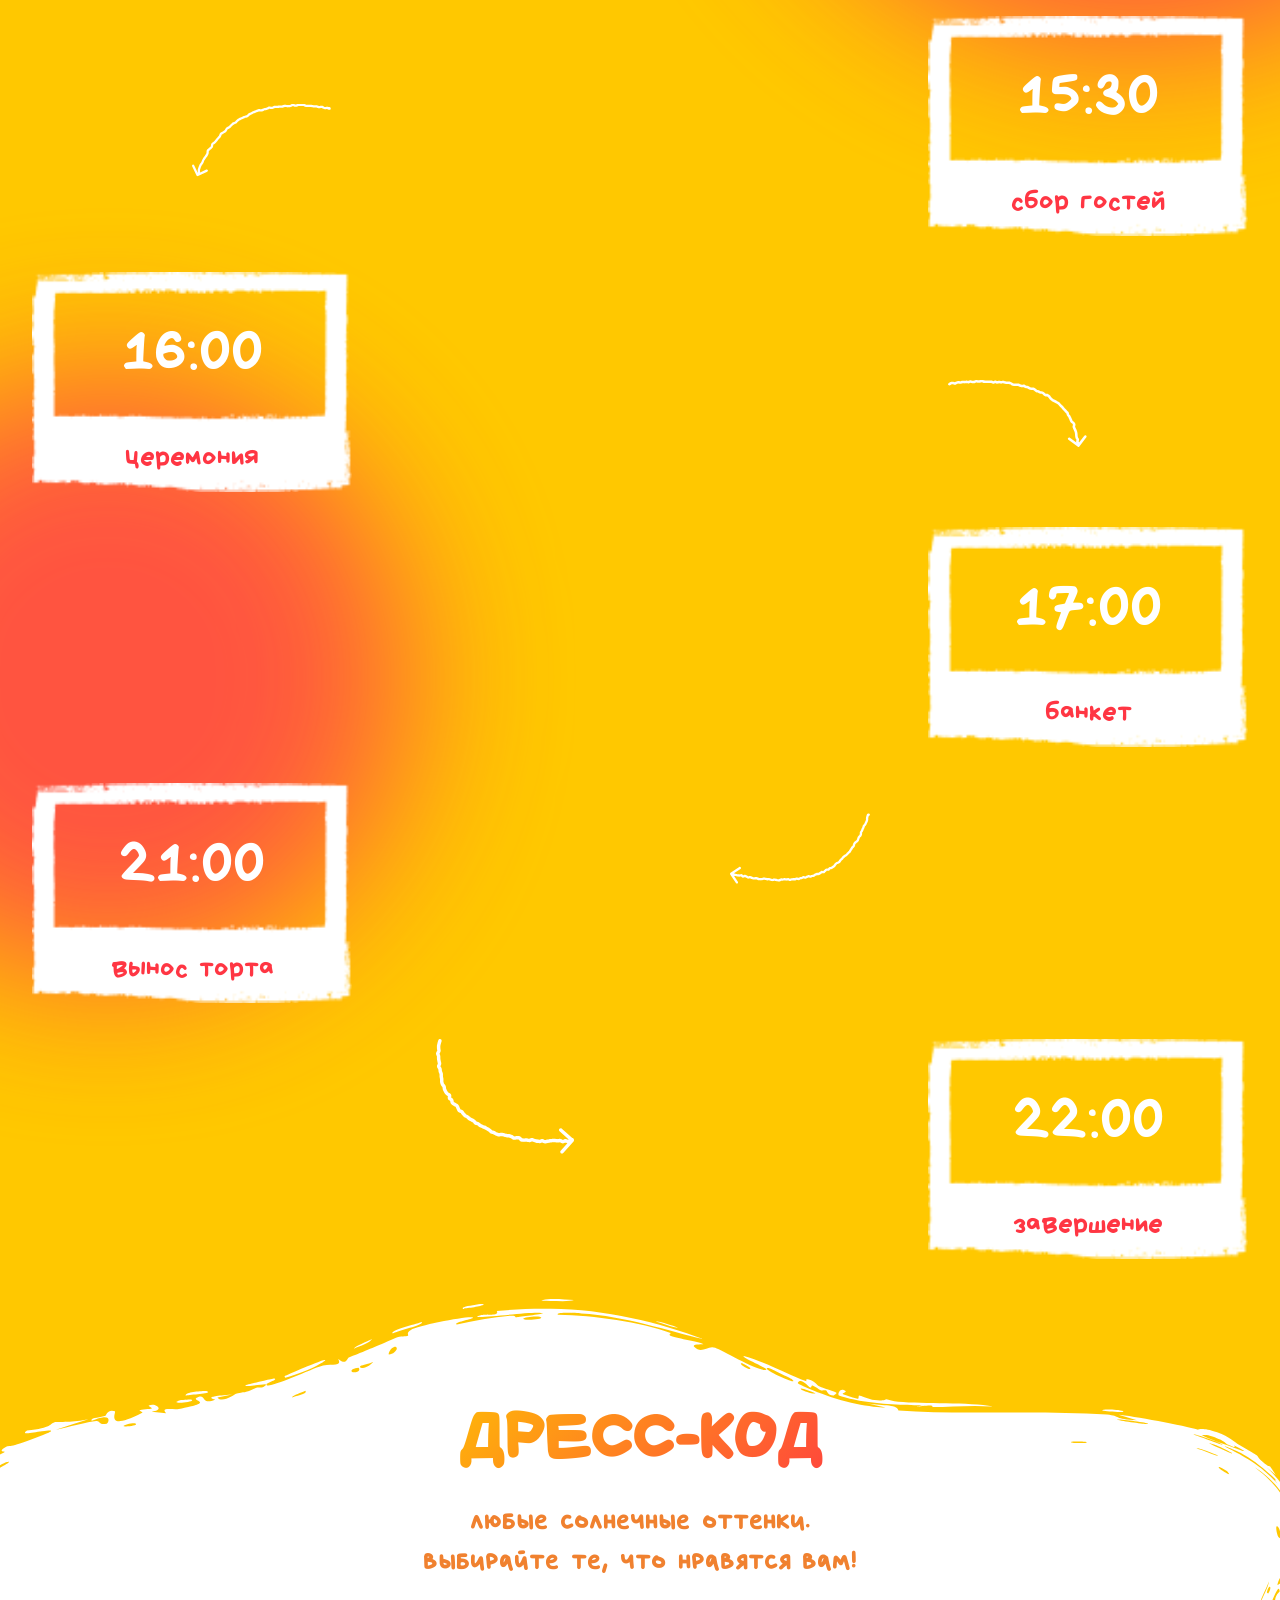
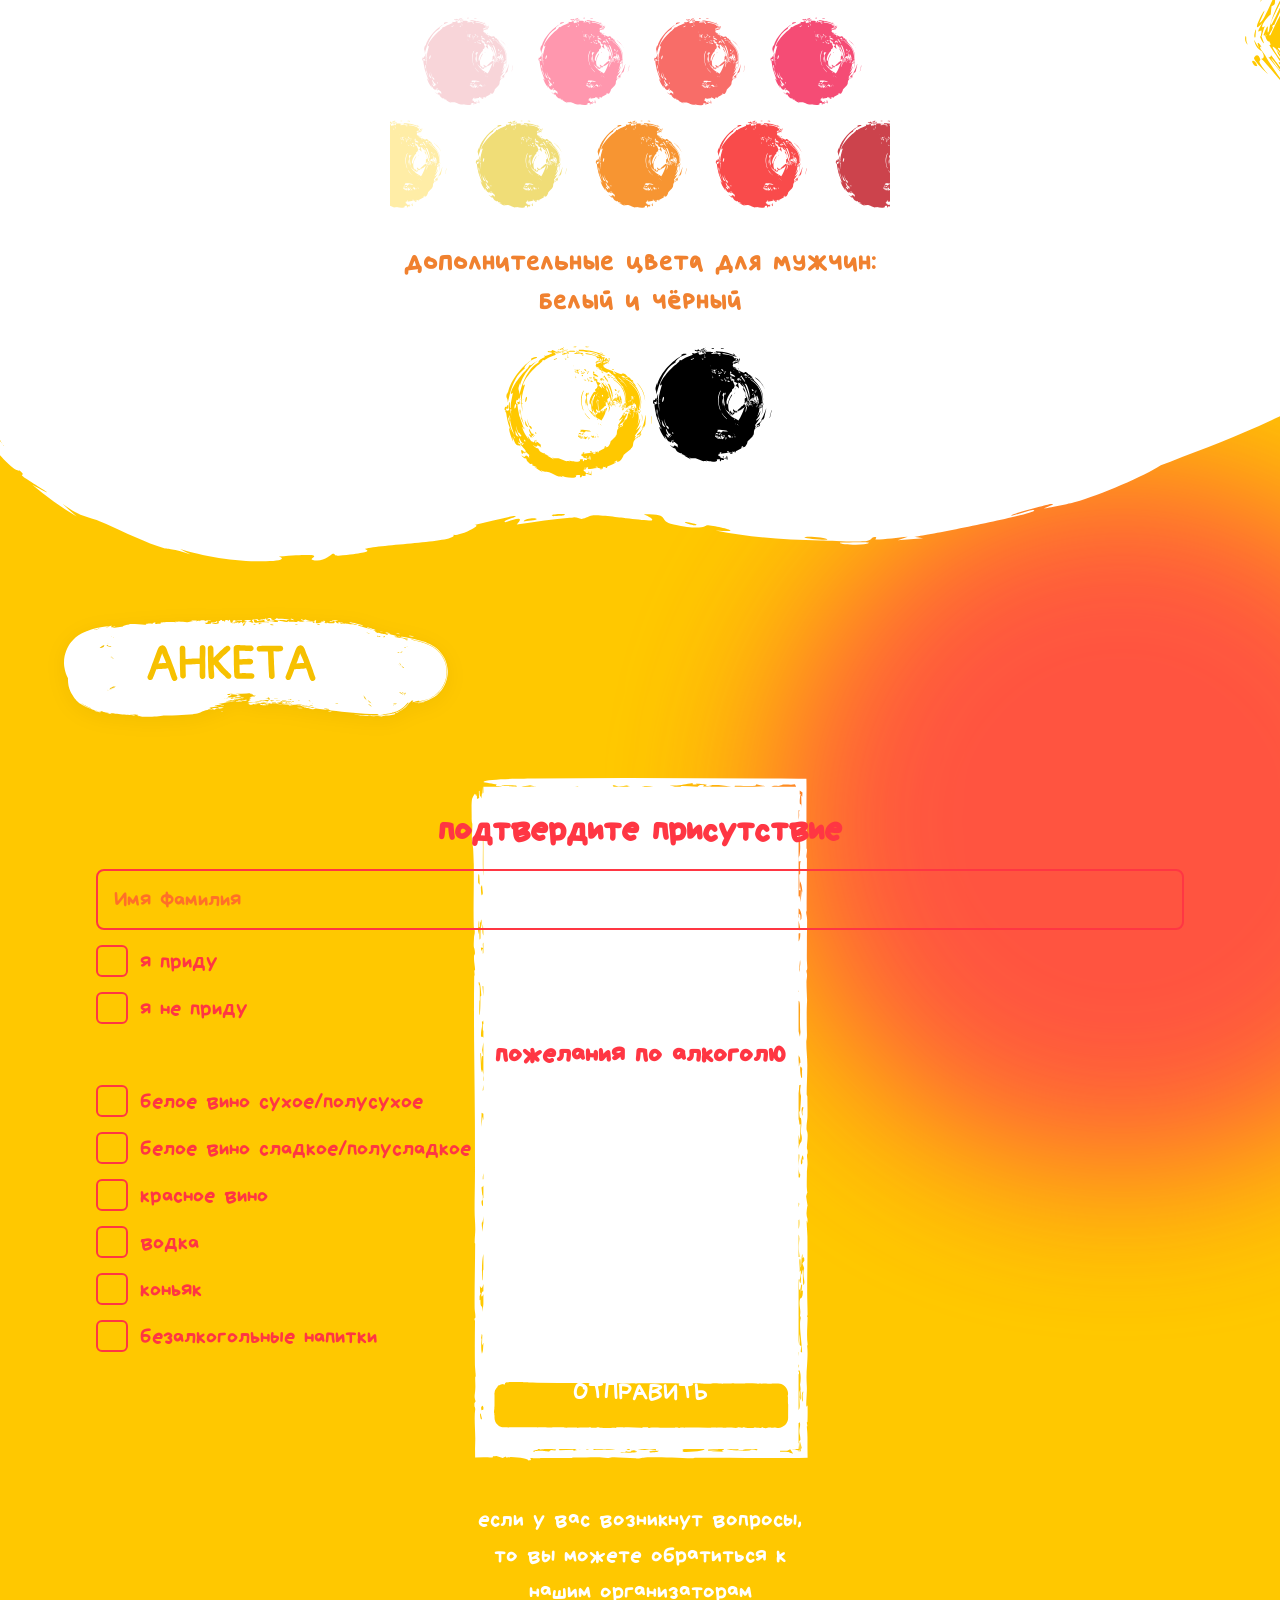
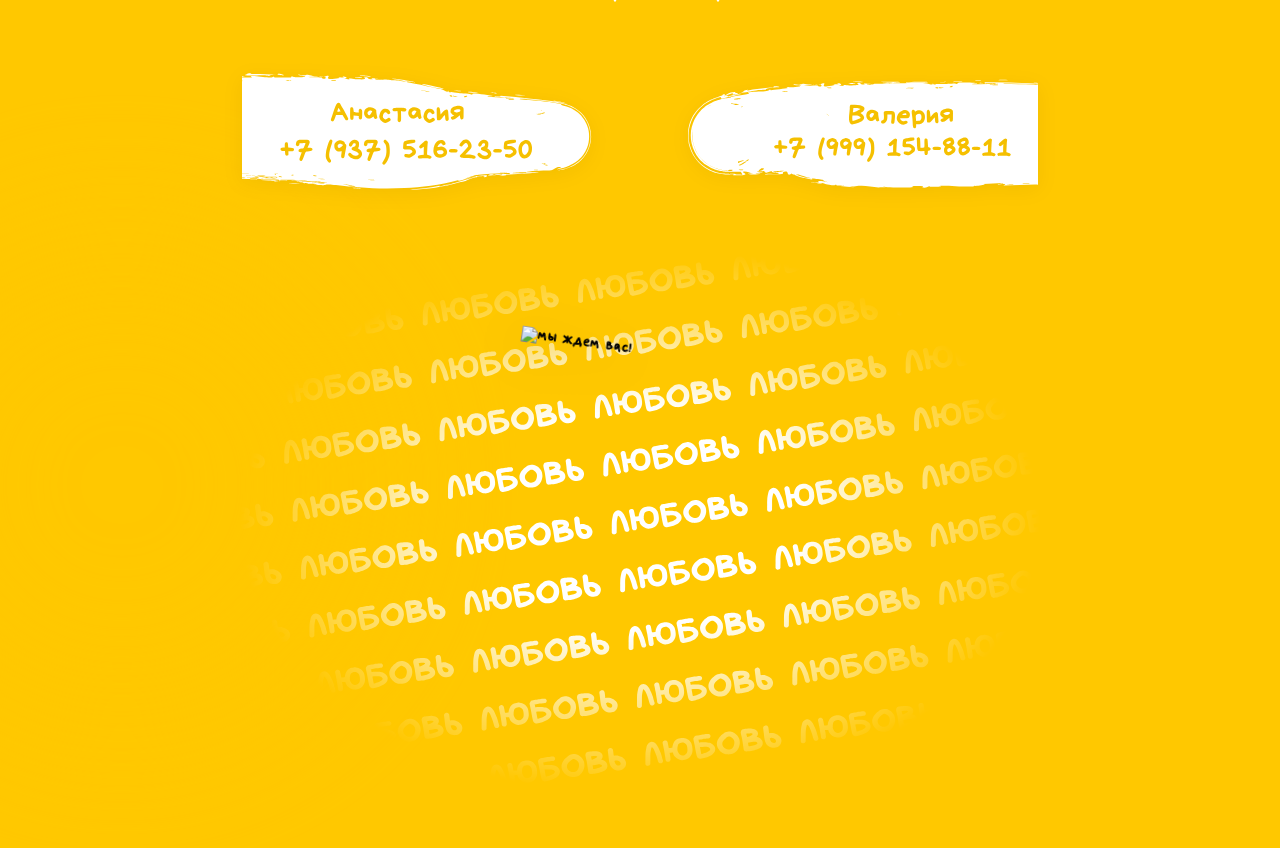
==== commit f9af816b: "fix" ====
--- a/index.html
+++ b/index.html
@@ -164,22 +164,22 @@
             </form>
 
             <div class="contacts">
+                <p>если у вас возникнут вопросы,<br>то вы можете обратиться к<br>нашим организаторам</p>
                 <div class="contact-pill contact-anastasia">
-                    Анастасия<br>+7 (937) 516-23-50
+                    <img src="images/clouds/bg_brush_anastasia.svg" alt="Анастасия +7 (937) 516-23-50"
+                        class="contact-img">
                 </div>
-
                 <div class="contact-pill contact-valeria">
-                    Валерия<br>+7 (999) 154-88-11
+                    <img src="images/clouds/bg_brush_valeria.svg" alt="Валерия +7 (999) 154-88-11" class="contact-img">
                 </div>
             </div>
 
-            <div class="polaroid-container polaroid-container--end">
-                <div class="polaroid right-tilt end-polaroid">
-                    <img src="images/photos/photo_3.svg" alt="Ждем вас">
-                    МЫ ЖДЁМ ВАС!
-                </div>
-            </div>
         </div>
+
+        <div class="polaroid-container polaroid-container--end">
+            <img src="images/photos/photo_3.svg" alt="Мы ждем вас!" class="final-polaroid-img">
+        </div>
+    </div>
     </div>
 
     <script src="https://cdn.jsdelivr.net/npm/appwrite@14.0.0/dist/iife/sdk.min.js"></script>
--- a/style.css
+++ b/style.css
@@ -325,23 +325,22 @@
 	line-height: 1.4;
 }
 
-/* Контейнер малого полароида (С ГИГАНТСКИМ ВЫЛЕТОМ) */
 .where-section .polaroid.polaroid--compact {
-  position: absolute;
-  top: -30px;
-  right: 0;
-  transform: translateX(25%) rotate(7.73deg) !important; 
-  max-width: none !important;
-  width: clamp(180px, 52vw, 180px) !important;
-  height: auto !important;
-  z-index: 1;
-  background-color: transparent; 
-  background-image: url('images/bg-images/polaroid.svg'); 
-  background-size: 100% 100%;
-  background-repeat: no-repeat;
-  background-position: center;
-  box-shadow: none; 
-  padding: clamp(14px, 3.5vw, 18px) clamp(14px, 3.5vw, 18px) clamp(25px, 8vw, 45px) clamp(14px, 3.5vw, 18px);
+	position: absolute;
+	top: -30px;
+	right: 0;
+	transform: translateX(25%) rotate(7.73deg) !important;
+	max-width: none !important;
+	width: clamp(180px, 52vw, 180px) !important;
+	height: auto !important;
+	z-index: 1;
+	background-color: transparent;
+	background-image: url('images/bg-images/polaroid.svg');
+	background-size: 100% 100%;
+	background-repeat: no-repeat;
+	background-position: center;
+	box-shadow: none;
+	padding: clamp(14px, 3.5vw, 18px) clamp(14px, 3.5vw, 18px) clamp(25px, 8vw, 45px) clamp(14px, 3.5vw, 18px);
 }
 
 .where-section .polaroid.polaroid--compact img {
@@ -381,14 +380,11 @@
 
 .timeline {
 	position: relative;
-	/* <-- ВОТ ОН, ГЛАВНЫЙ СПАСИТЕЛЬ */
 	display: flex;
 	flex-direction: column;
-	gap: clamp(15px, 4vw, 30px);
-	/* Расстояние между карточками */
+	gap: clamp(10px, 3vw, 20px);
 	width: 100vw;
 	max-width: none;
-	/* Полная ширина экрана */
 	margin: 0;
 	margin-left: calc(-50vw + 50%);
 	margin-right: calc(-50vw + 50%);
@@ -404,23 +400,17 @@
 	background-size: 100% 100%;
 	background-repeat: no-repeat;
 	background-position: center;
-
 	width: clamp(160px, 45vw, 240px);
-	/* Заменяем aspect-ratio на конкретную рассчитанную высоту */
-	height: clamp(120px, 34vw, 180px);
-
+	height: clamp(95px, 26vw, 140px);
 	display: flex;
 	flex-direction: column;
 	padding: 0;
 	position: relative;
 	z-index: 2;
 	flex-shrink: 0;
-	/* Строгий запрет на сжатие */
-}
-
-/* Раскидываем блоки змейкой */
+}
+
 .time-item:nth-of-type(odd) {
-	/* 1, 3, 5 блоки (только среди div) - прижимаем вправо */
 	margin-left: auto;
 	margin-right: 0;
 }
@@ -749,73 +739,128 @@
 }
 
 .contacts {
-	display: flex;
-	flex-direction: column;
-	gap: 25px;
-	/* Расстояние между самостоятельными мазками */
-	width: 100%;
-	margin-top: 30px;
-	margin-bottom: 50px;
-}
-
-/* Общие правила для текстовых мазков */
+  display: flex;
+  flex-direction: column;
+  width: 100vw;
+  margin-left: calc(-50vw + 50%);
+  margin-right: calc(-50vw + 50%);
+  overflow: hidden; 
+}
+
+.contacts p {
+  font-family: 'Bryndan Write', cursive;
+  font-size: clamp(22px, 5vw, 24px);
+  color: white;
+  text-align: center;
+  line-height: 1.5;
+  margin-bottom: 25px;
+  padding: 0 clamp(15px, 4vw, 24px); 
+}
+
 .contact-pill {
-	font-family: 'Bryndan Write', cursive;
-	font-weight: bold;
-	font-size: clamp(24px, 6vw, 34px);
-	line-height: 1.3;
-	text-align: center;
-	background-size: 100% 100%;
-	/* Картинка мазка идеально растягивается под объем текста */
-	background-repeat: no-repeat;
-	background-position: center;
-	padding: clamp(25px, 6vw, 35px) clamp(45px, 10vw, 75px);
-	width: fit-content;
-
-	/* Сбрасываем старые круглые плашки */
-	box-shadow: none !important;
-	border-radius: 0 !important;
-	background-color: transparent !important;
-}
-
-/* --- МАЗОК АНАСТАСИИ --- */
+  display: flex;
+  width: 100%;
+  background: transparent;
+  padding: 0;
+  box-shadow: none;
+  margin-bottom: clamp(10px, 3vw, 20px); /* Расстояние между Настей и Лерой */
+}
+
+/* Стили для самих SVG-картинок */
+.contact-img {
+  width: clamp(260px, 75vw, 360px); 
+  height: auto;
+  display: block;
+  filter: drop-shadow(0px 4px 10px rgba(0, 0, 0, 0.05));
+}
+
+/* --- АНАСТАСИЯ (Слева) --- */
 .contact-anastasia {
-	width: 100%;
-	color: #FF3643;
-	/* Красный текст */
-	background-image: url('images/bg-images/anastasia.svg');
-	/* Отдельный файл мазка Насти */
-	align-self: flex-start;
-	/* Прижимаем влево */
-	margin-left: -5vw;
-	/* Стильное смещение за экран */
-}
-
-/* --- МАЗОК ВАЛЕРИИ --- */
+  justify-content: flex-start;
+}
+
+.contact-anastasia .contact-img {
+  /* Убираем сдвиг. Теперь картинка прижата ровно к левому краю экрана */
+  transform: none; 
+}
+
+/* --- ВАЛЕРИЯ (Справа) --- */
 .contact-valeria {
-	color: #F0812F;
-	/* Оранжевый текст */
-	background-image: url('images/bg-images/valeria.svg');
-	/* Отдельный файл мазка Леры */
-	align-self: flex-end;
-	/* Прижимаем вправо */
-	margin-right: -5vw;
-	/* Стильное смещение за экран */
+  justify-content: flex-end; 
+}
+
+.contact-valeria .contact-img {
+  /* Картинка прижата ровно к правому краю экрана */
+  transform: none; 
+}
+
+/* 💻 Корректировка для десктопа (экраны от 900px) */
+@media (min-width: 900px) {
+  .contacts {
+    flex-direction: row; 
+    flex-wrap: wrap; /* Разрешаем элементам переноситься */
+    justify-content: center;
+    gap: 40px;
+    overflow: visible;
+    /* На компе отменяем растягивание на весь экран */
+    margin-left: 0;
+    margin-right: 0;
+    width: 100%;
+  }
+
+  .contacts p {
+    width: 100%; /* Заставляем текст занять всю верхнюю строку */
+    margin-bottom: 10px;
+  }
+
+  .contact-pill {
+    width: auto;
+    margin-bottom: 0;
+  }
+
+  .contact-img {
+    width: 350px; 
+  }
 }
 
 /* =========================================
    ФОН "ЛЮБОВЬ" ДЛЯ ПОСЛЕДНЕГО ПОЛАРОИДА
    ========================================= */
+.final-polaroid-img {
+	display: block;
+	margin: 0 auto;
+	margin-top: 40px;
+	
+	/* Жесткие точные размеры из твоего макета */
+	width: 284px;
+	height: 311px;
+	
+	/* Точный угол ротации */
+	transform: rotate(8.59deg);
+	
+	/* Добавляем мягкую тень, чтобы полароид ожил и оторвался от фона */
+	filter: drop-shadow(0px 10px 25px rgba(0, 0, 0, 0.15));
+}
+
 .polaroid-container--end {
-	margin-top: 30px;
-}
-
-/* Копируем паттерн с первого полароида, но меняем маску */
+	position: relative;
+	width: 100%;
+}
+
+/* Фон со словами "ЛЮБОВЬ" под картинкой */
 .polaroid-container--end::before {
+	content: '';
+	position: absolute;
 	top: -20px;
-	/* Переворачиваем маску: теперь она плавно растворяет текст ВВЕРХУ, а не внизу */
-	-webkit-mask-image: linear-gradient(to top, black 50%, transparent 100%);
-	mask-image: linear-gradient(to top, black 50%, transparent 100%);
+	left: 50%;
+	transform: translateX(-50%);
+	width: 100vw;
+	height: calc(100% + 120px);
+	background-image: url('images/bg-images/bg_love.svg');
+	background-size: cover;
+	background-position: top center;
+	background-repeat: no-repeat;
+	z-index: -1;
 }
 
 /* =========================================
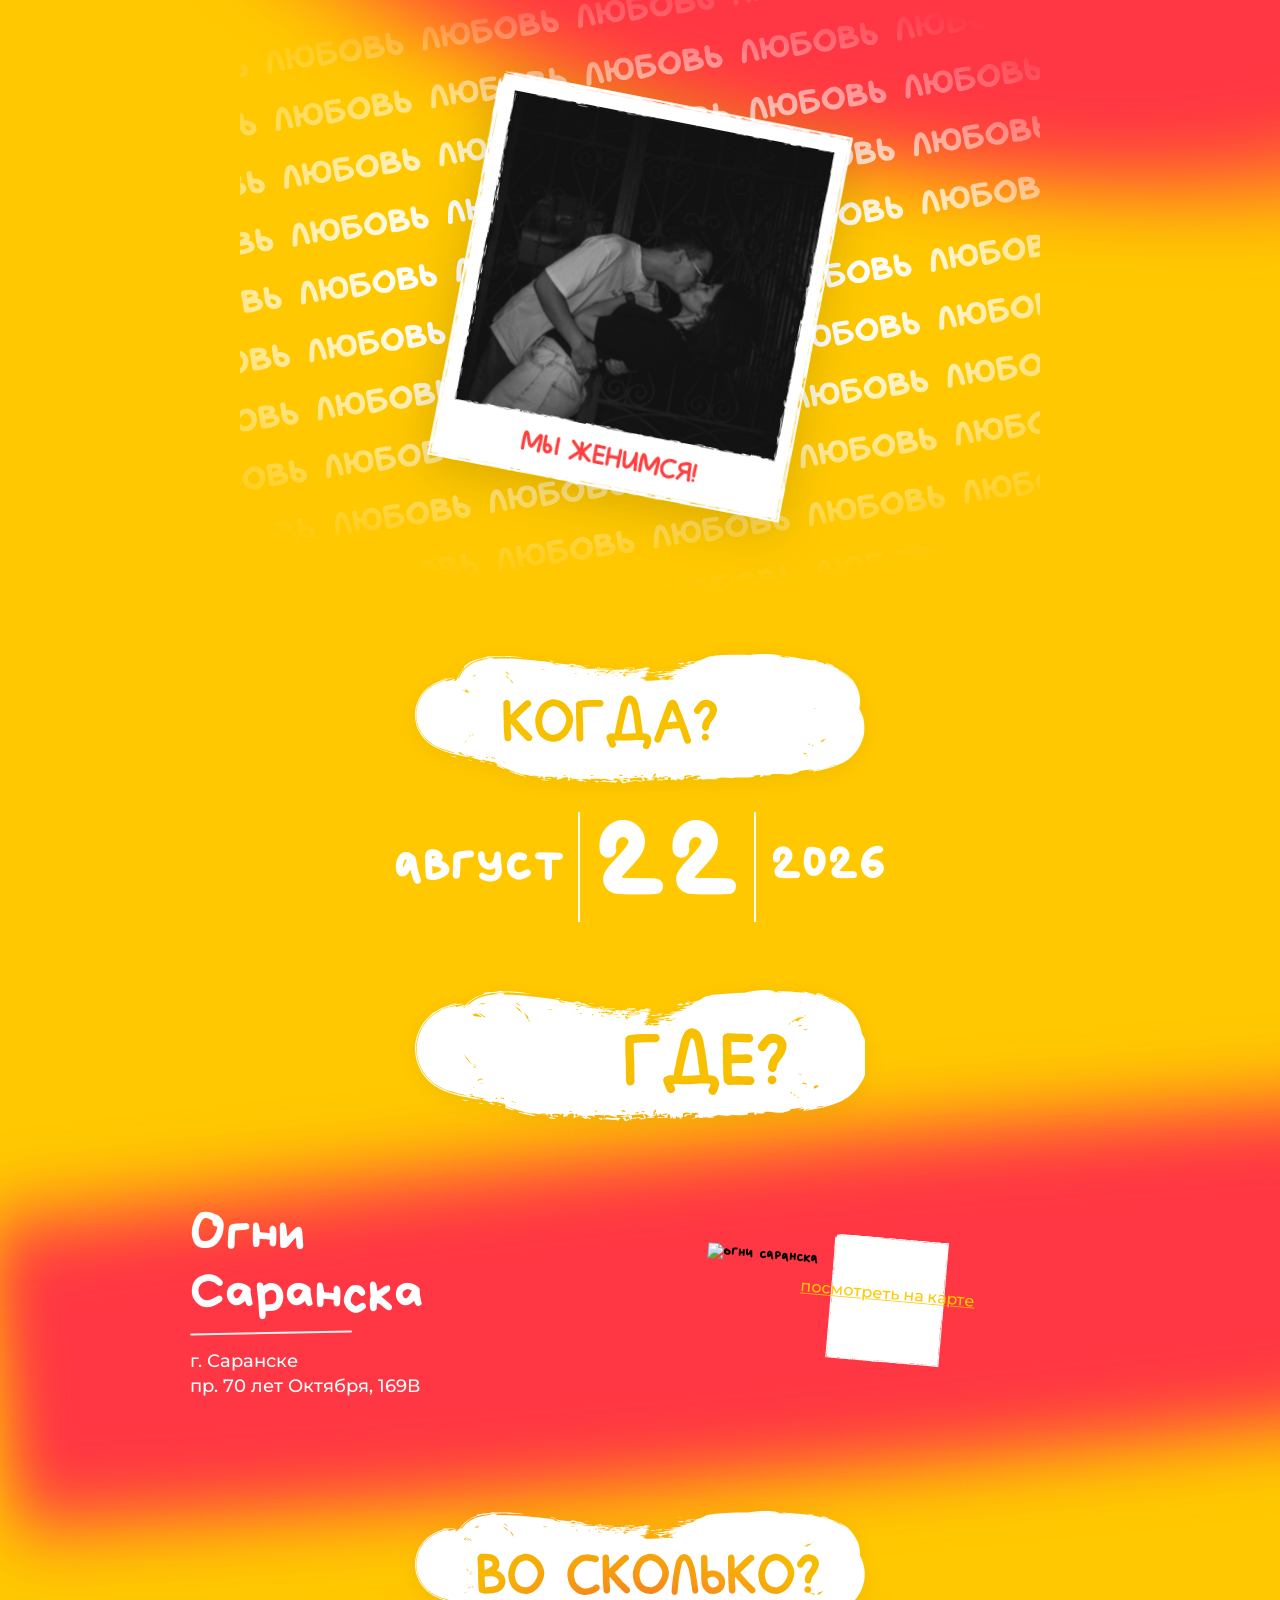
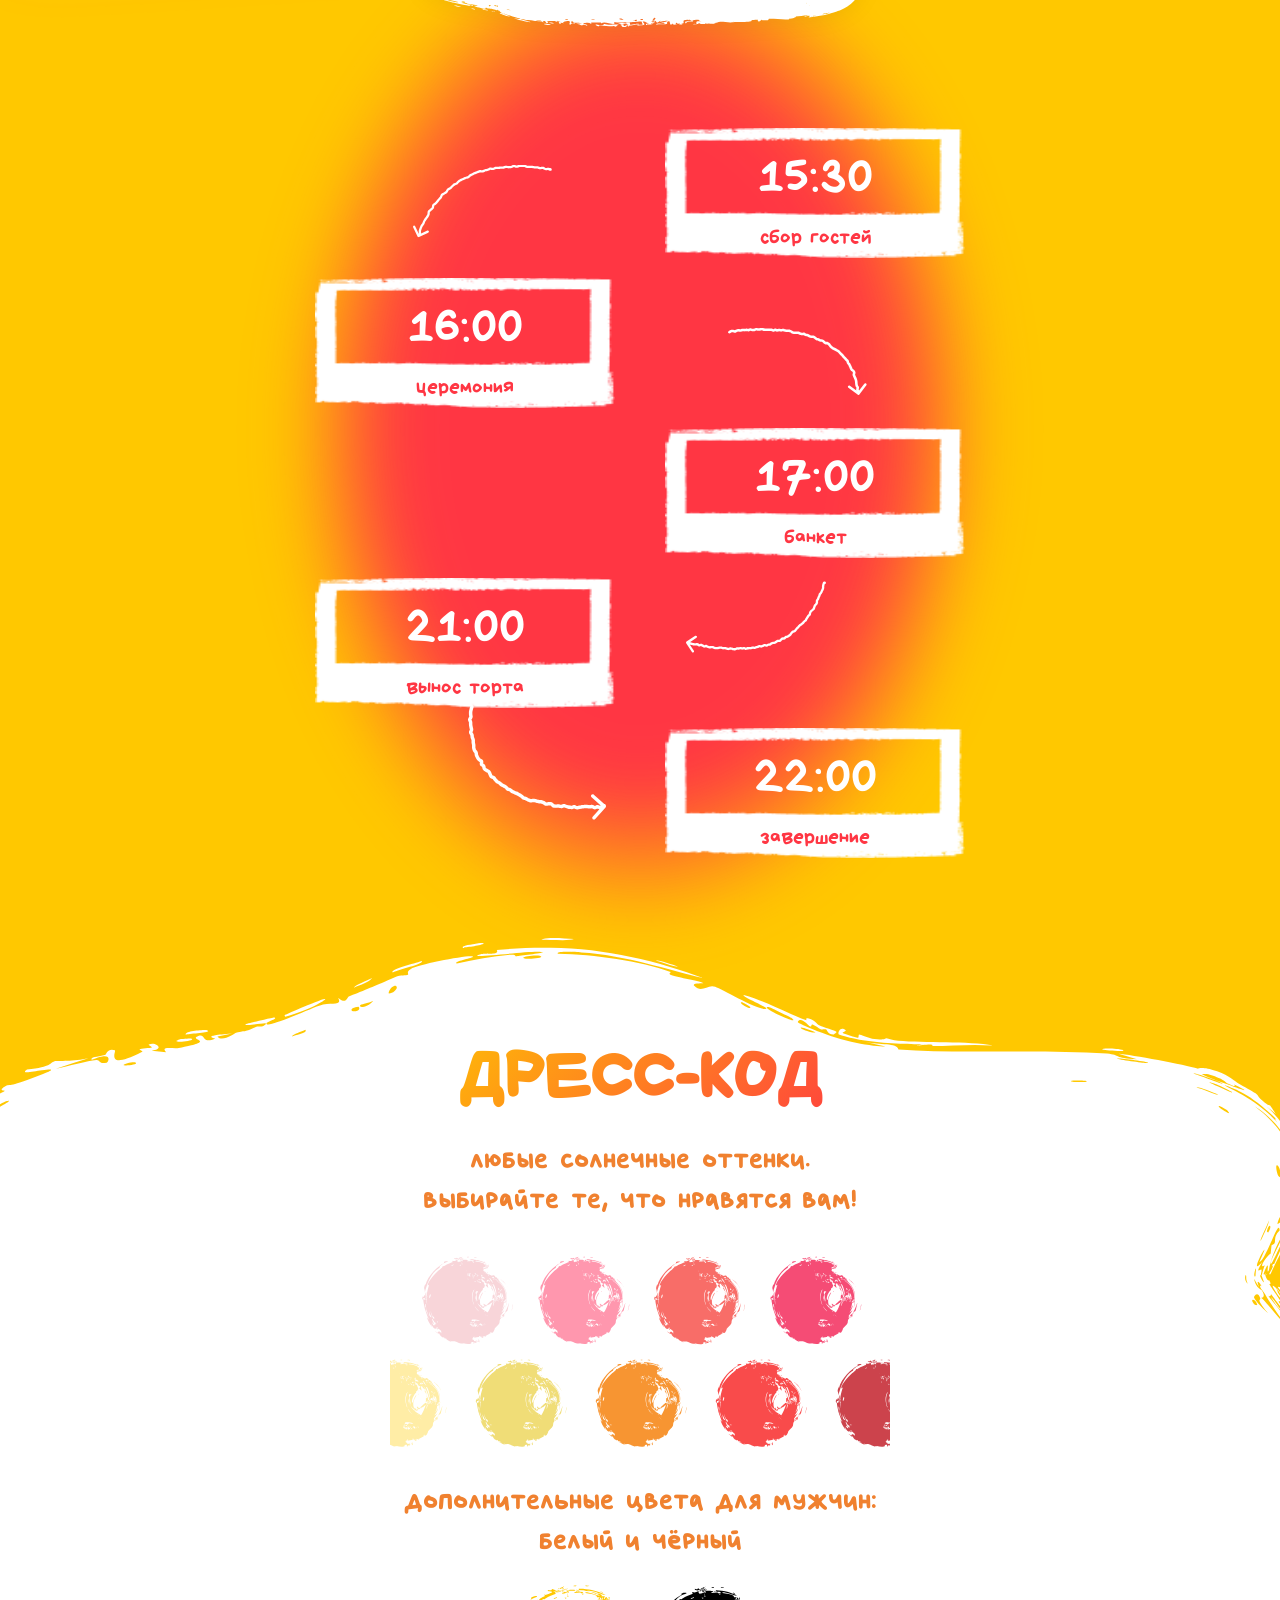
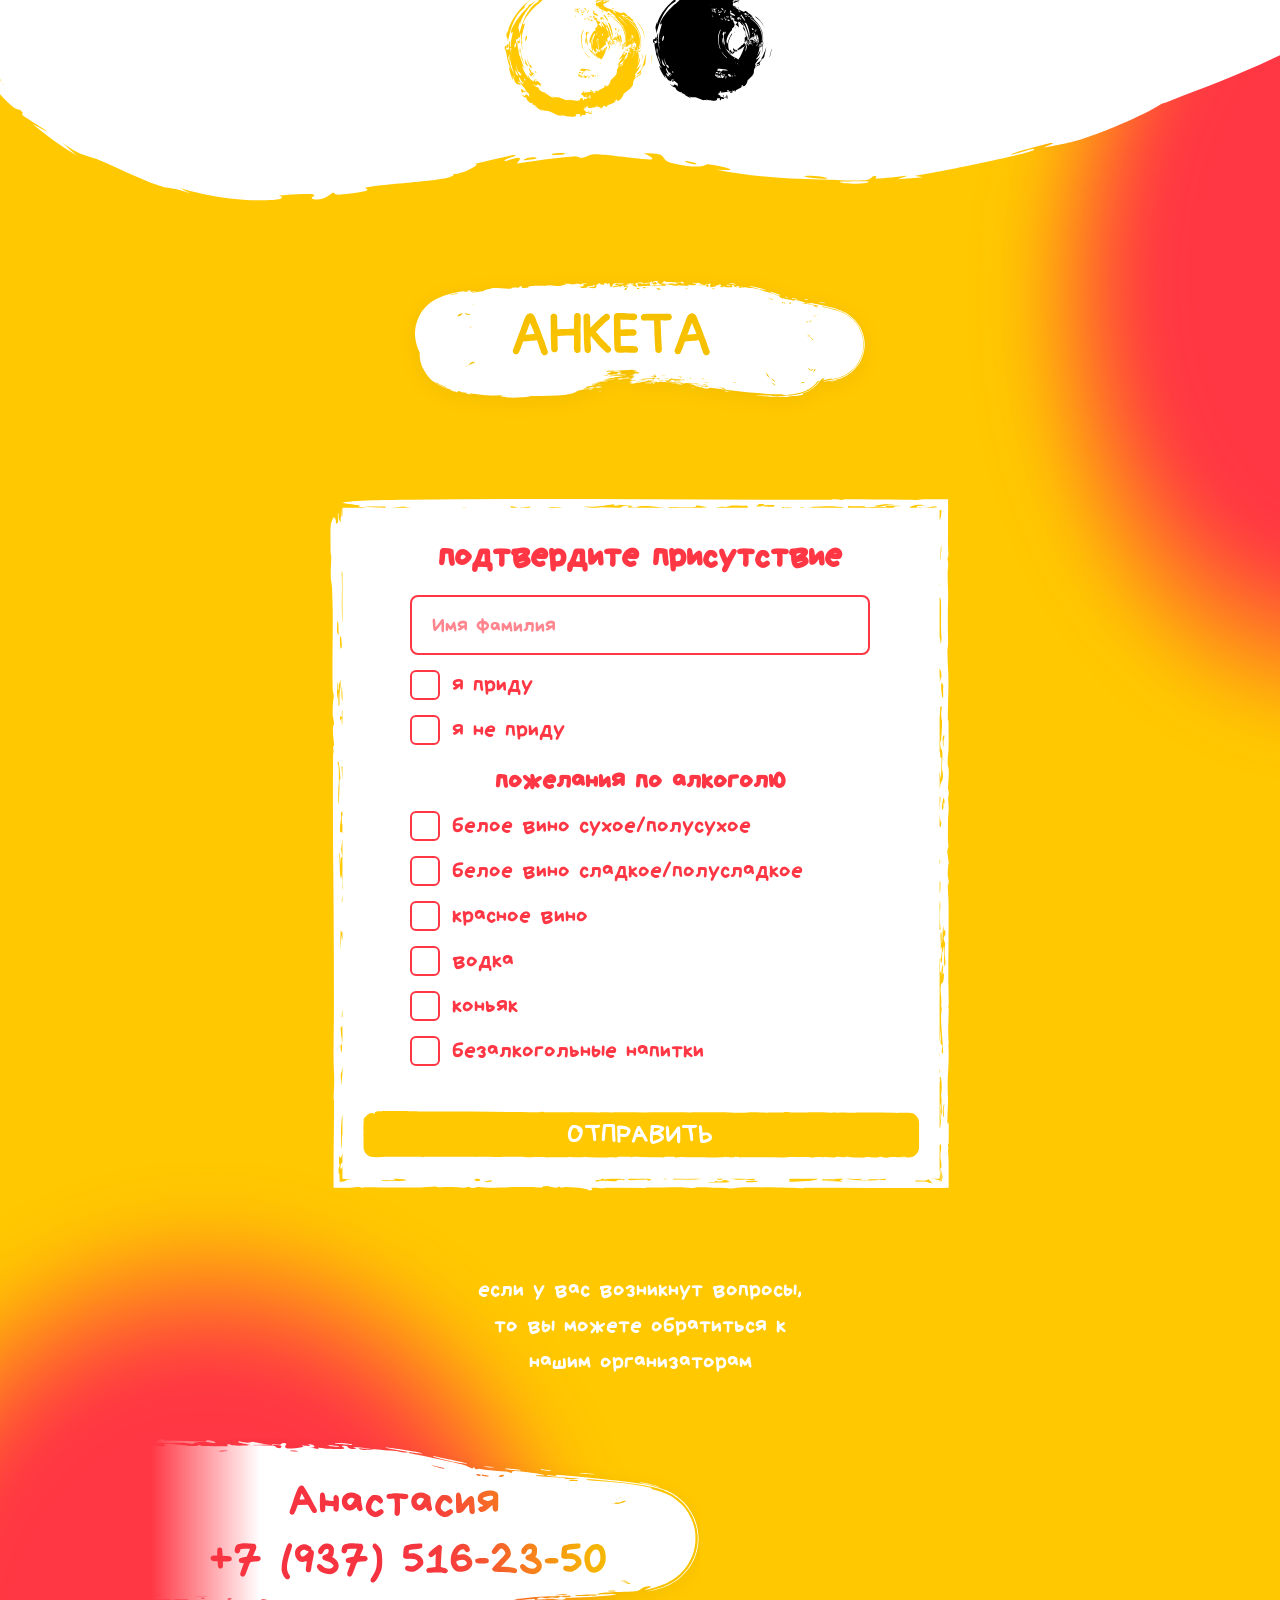
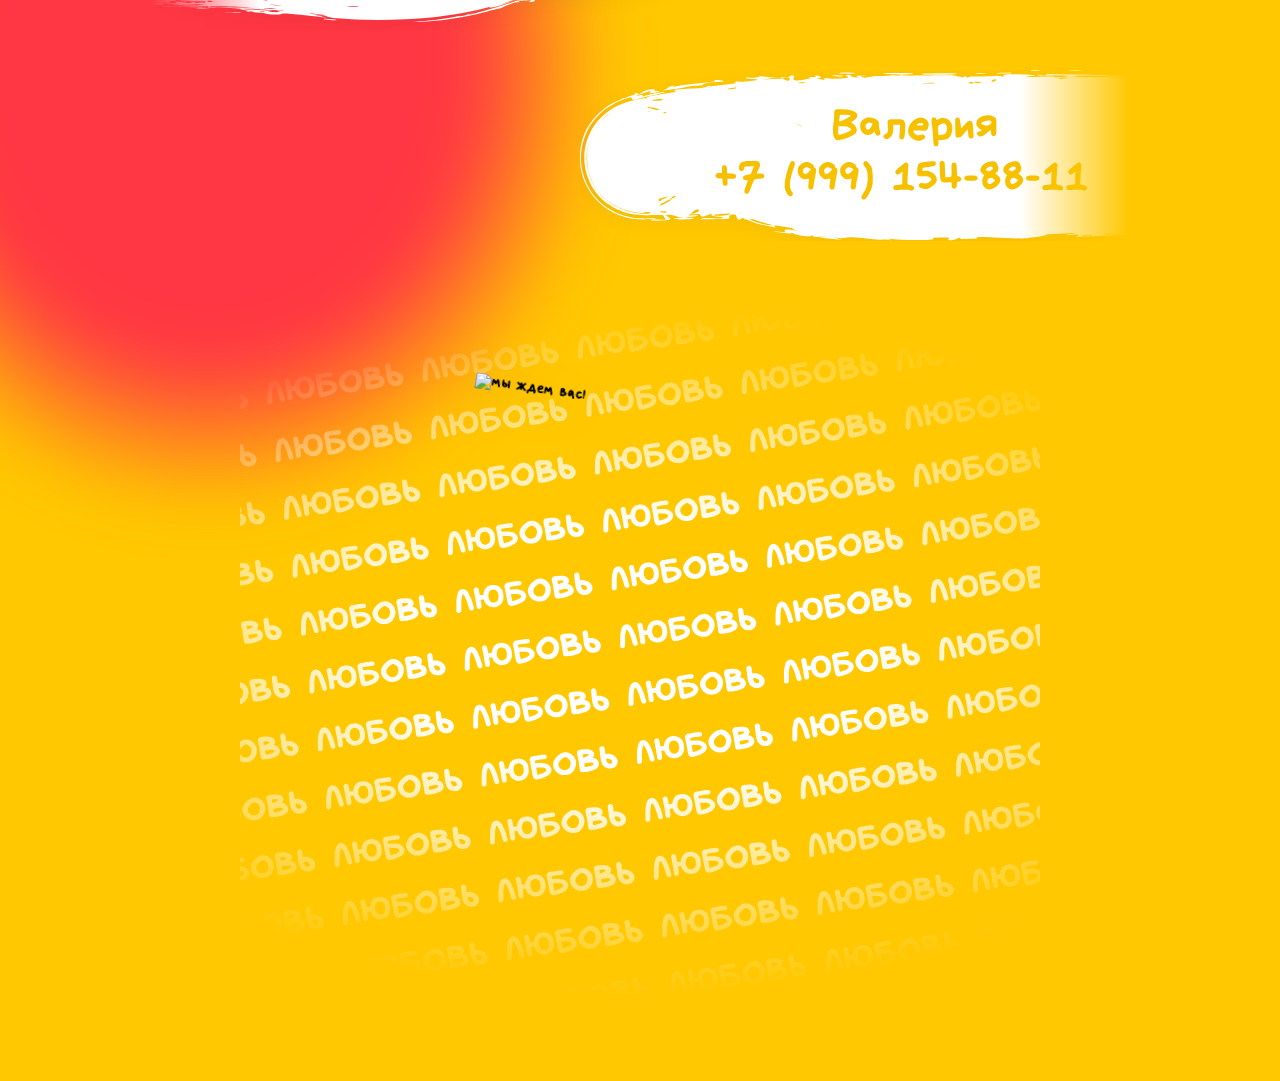
==== commit 8f07c06d: "finish" ====
--- a/index.html
+++ b/index.html
@@ -21,38 +21,40 @@
     <div class="container">
         <div class="desktop-column desktop-column--left">
             <div class="polaroid-container">
-                <div class="polaroid polaroid--start">
-                    <img src="images/photos/photo_1.svg" alt="Мы">
-                </div>
+                <img src="images/photos/photo_1.svg" alt="Мы женимся" class="start-polaroid-img">
             </div>
 
-            <div class="section-title section-title--right">
-                <img src="images/bg-images/when.svg" alt="Когда?" class="title-img title-img--when">
-            </div>
+            <div class="two-columns-section">
+                <div class="column-when">
+                    <div class="section-title section-title--center">
+                        <img src="images/bg-images/when.svg" alt="Когда?" class="title-img title-img--when">
+                    </div>
 
-            <div class="date-section">
-                <span>АВГУСТ</span>
-                <span class="big-num">22</span>
-                <span>2026</span>
-            </div>
-
-            <div class="section-title section-title--left">
-                <img src="images/bg-images/where.svg" alt="Где?" class="title-img title-img--where">
-            </div>
-
-            <div class="where-section">
-                <div class="where-text">
-                    <h3>Огни<br>Саранска</h3>
-
-                    <div class="separator-line"></div>
-
-                    <p>г. Саранске<br>пр. 70 лет Октября, 169В</p>
+                    <div class="date-section">
+                        <span>АВГУСТ</span>
+                        <span class="big-num">22</span>
+                        <span>2026</span>
+                    </div>
                 </div>
 
-                <div class="polaroid right-tilt polaroid--compact">
-                    <img src="images/photos/photo_2.svg" alt="Огни Саранска">
-                    <a href="https://yandex.ru/maps/org/ogni_saranska/8925690637/?ll=45.253890%2C54.190741&z=17.13"
-                        target="_blank" class="map-link">посмотреть на карте</a>
+                <div class="column-where">
+                    <div class="section-title section-title--center">
+                        <img src="images/bg-images/where.svg" alt="Где?" class="title-img title-img--where">
+                    </div>
+
+                    <div class="where-section">
+                        <div class="where-text">
+                            <h3>Огни<br>Саранска</h3>
+                            <div class="separator-line"></div>
+                            <p>г. Саранске<br>пр. 70 лет Октября, 169В</p>
+                        </div>
+
+                        <div class="polaroid right-tilt polaroid--compact">
+                            <img src="images/photos/photo_2.svg" alt="Огни Саранска">
+                            <a href="https://yandex.ru/maps/org/ogni_saranska/8925690637/?ll=45.253890%2C54.190741&z=17.13"
+                                target="_blank" class="map-link">посмотреть на карте</a>
+                        </div>
+                    </div>
                 </div>
             </div>
 
--- a/style.css
+++ b/style.css
@@ -45,9 +45,6 @@
 	max-width: 100%;
 }
 
-/* =========================================
-   ФОН (ЛАВОВАЯ ЛАМПА)
-   ========================================= */
 .lava-lamp {
 	position: absolute;
 	top: 0;
@@ -62,54 +59,55 @@
 
 .spot {
 	position: absolute;
-	border-radius: 50%;
-	filter: blur(80px);
-	opacity: 0.85;
+	filter: blur(30px);
+	opacity: 1;
 }
 
 .spot-1 {
-	width: clamp(200px, 40vw, 400px);
-	height: clamp(200px, 40vw, 400px);
+	width: clamp(400px, 50vw, 600px);
+	height: clamp(500px, 50vw, 600px);
 	top: -5%;
-	left: -10%;
-	background-color: #FF404C;
+	right: -30%;
+	left: auto;
+	background: radial-gradient(50% 50% at 50% 50%, #FF3643 65%, rgba(255, 54, 67, 0) 100%);
 }
 
 .spot-2 {
-	width: clamp(400px, 80vw, 800px);
-	height: clamp(400px, 80vw, 800px);
-	top: 15%;
+	width: clamp(600px, 150vw, 2000px);
+	height: clamp(700px, 140vw, 1500px);
+	top: 10%;
 	right: -20%;
-	background-color: #FF404C;
+	left: auto;
+	background: radial-gradient(150% 40% at 50% 50%, #FF3643 65%, rgba(255, 54, 67, 0) 100%);
+	transform: rotate(-10deg);
 }
 
 .spot-3 {
-	width: clamp(300px, 60vw, 600px);
-	height: clamp(300px, 60vw, 600px);
-	top: 35%;
+	width: clamp(400px, 80vw, 1000px);
+	height: clamp(800px, 150vw, 1600px);
+	top: 26%;
+	left: 50%;
+	transform: translateX(-50%);
+	background: radial-gradient(50% 50% at 50% 50%, #FF3643 70%, rgba(255, 54, 67, 0) 100%);
+}
+
+.spot-4 {
+	width: clamp(400px, 80vw, 900px);
+	height: clamp(500px, 100vw, 1000px);
+	top: 50%;
 	left: -15%;
-	background-color: #FF404C;
-}
-
-.spot-4 {
-	width: clamp(350px, 70vw, 700px);
-	height: clamp(350px, 70vw, 700px);
-	top: 65%;
-	right: -15%;
-	background-color: #FF404C;
+	background: radial-gradient(50% 50% at 50% 50%, #FF3643 65%, rgba(255, 54, 67, 0) 100%);
+	transform: rotate(10deg);
 }
 
 .spot-5 {
-	width: clamp(250px, 50vw, 500px);
-	height: clamp(250px, 50vw, 500px);
-	bottom: 2%;
-	left: -10%;
-	background-color: #FFC800;
-}
-
-/* =========================================
-   КОНТЕЙНЕРЫ И СЕТКА
-   ========================================= */
+	width: clamp(350px, 70vw, 800px);
+	height: clamp(450px, 90vw, 900px);
+	top: 75%;
+	left: -15%;
+	background: radial-gradient(50% 50% at 50% 50%, #FF3643 65%, rgba(255, 54, 67, 0) 100%);
+}
+
 .container {
 	max-width: 1360px;
 	width: 100%;
@@ -130,6 +128,20 @@
 	width: 100%;
 	display: flex;
 	margin-bottom: clamp(10px, 3vw, 20px);
+}
+
+.two-columns-section {
+	display: flex;
+	flex-direction: column;
+	width: 100%;
+	gap: clamp(40px, 8vw, 60px);
+}
+
+.column-when,
+.column-where {
+	display: flex;
+	flex-direction: column;
+	width: 100%;
 }
 
 .section-title--center {
@@ -182,22 +194,6 @@
 	.title-img--anketa {
 		transform: none !important;
 	}
-}
-
-/* =========================================
-   БЛОК НАЧАЛО (ПОЛАРОИД)
-   ========================================= */
-
-.polaroid.polaroid--start {
-	max-width: clamp(300px, 65vw, 350px);
-	margin: 0 auto;
-	background-color: transparent;
-	background-image: url('images/photos/polaroid1.svg');
-	background-size: 100% 100%;
-	background-repeat: no-repeat;
-	background-position: center;
-	padding: clamp(10px, 2.5vw, 14px) clamp(10px, 2.5vw, 14px) clamp(55px, 15vw, 75px) clamp(10px, 2.5vw, 14px);
-	box-shadow: 0 10px 25px rgba(0, 0, 0, 0.15);
 }
 
 .polaroid-container {
@@ -229,10 +225,15 @@
 	padding: clamp(8px, 2vw, 12px);
 }
 
-.polaroid.polaroid--start img {
-	margin-left: 5px;
-	margin-bottom: 0;
+.start-polaroid-img {
+	display: block;
+	margin: 0 auto;
+	width: clamp(280px, 75vw, 360px);
 	height: auto;
+	transform: rotate(11deg);
+	filter: drop-shadow(0px 10px 25px rgba(0, 0, 0, 0.15));
+	position: relative;
+	z-index: 2;
 }
 
 .polaroid.right-tilt {
@@ -245,9 +246,6 @@
 	margin: 0 auto;
 }
 
-/* =========================================
-   БЛОК КОГДА
-   ========================================= */
 .date-section {
 	font-family: 'Prosorova Nastasia', sans-serif;
 	text-transform: uppercase;
@@ -281,9 +279,6 @@
 	line-height: 0.9;
 }
 
-/* =========================================
-   БЛОК ГДЕ
-   ========================================= */
 .where-section {
 	position: relative;
 	display: block !important;
@@ -363,11 +358,6 @@
 	text-align: center;
 }
 
-/* =========================================
-   БЛОК ВО СКОЛЬКО (ТАЙМЛАЙН)
-   ========================================= */
-
-/* На всех размерах заголовок и таймлайн идут во всю ширину */
 .desktop-column--left>.section-title:has(+ .timeline) {
 	width: 100vw;
 	position: relative;
@@ -416,14 +406,10 @@
 }
 
 .time-item:nth-of-type(even) {
-	/* 2, 4 блоки (только среди div) - прижимаем влево */
 	margin-left: 0;
 	margin-right: auto;
 }
 
-/* =========================================
-   СТИЛИ ДЛЯ СТРЕЛОЧЕК ТАЙМЛАЙНА
-   ========================================= */
 .timeline-arrow {
 	position: absolute;
 	z-index: 1;
@@ -459,15 +445,11 @@
 	width: clamp(90px, 28vw, 140px);
 }
 
-
-/* Настройки времени (верхняя прозрачная часть) */
 .time-item .time {
 	font-family: 'Bryndan Write', cursive;
 	color: var(--white);
 	font-size: clamp(38px, 10vw, 54px);
 	font-weight: normal;
-
-	/* Заменяем flex: 1 на жесткие проценты */
 	height: 70%;
 	display: flex;
 	align-items: center;
@@ -475,13 +457,10 @@
 	padding-top: 5px;
 }
 
-/* Настройки описания (нижняя белая часть) */
 .time-item .event {
 	font-family: 'Bryndan Write', cursive;
 	color: #FF3643;
 	font-size: clamp(18px, 5vw, 24px);
-
-	/* Жесткие проценты высоты */
 	height: 30%;
 	flex-shrink: 0;
 	display: flex;
@@ -490,16 +469,10 @@
 	padding-bottom: 5px;
 }
 
-/* =========================================
-   БЛОК ДРЕСС-КОД
-   ========================================= */
-
-/* Контейнер на всю ширину экрана */
 .dress-code-section {
 	position: relative;
 	width: 100vw;
 	margin-left: calc(-50vw + 50%);
-	/* Хак для выхода из контейнера на всю ширину */
 	margin-right: calc(-50vw + 50%);
 	padding: clamp(60px, 10vw, 100px) clamp(15px, 4vw, 24px);
 	display: flex;
@@ -509,16 +482,12 @@
 	z-index: 1;
 }
 
-/* Растянутая белая клякса-фон */
 .dress-code-bg {
 	position: absolute;
 	left: 50%;
 	transform: translateX(-50%);
-	/* Делаем его супер-широким */
 	width: clamp(1200px, 250vw, 3500px);
-	/* Делаем его гораздо выше самого контента */
 	height: 100%;
-
 	background-image: url('images/bg-images/colors_bg.svg');
 	background-size: 100% 100%;
 	background-repeat: no-repeat;
@@ -526,14 +495,12 @@
 	z-index: -1;
 }
 
-/* Обёртка контента, чтобы он не разъезжался слишком широко */
 .dress-code-content {
 	max-width: 600px;
 	position: relative;
 	z-index: 2;
 }
 
-/* Заголовок ДРЕСС-КОД (Bryndan Write, градиент) */
 .dress-code-title {
 	font-family: 'Bryndan Write', cursive;
 	font-size: clamp(48px, 10vw, 72px);
@@ -546,24 +513,20 @@
 	color: transparent;
 }
 
-/* Описание (Prosorova Nastasia) */
 .dress-code-desc {
 	font-family: 'Prosorova Nastasia', sans-serif;
 	font-size: clamp(20px, 5vw, 28px);
-	/* Теплый оранжевый цвет как на макете */
 	color: #F0812F;
 	line-height: 1.3;
 	margin-bottom: clamp(20px, 5vw, 35px);
 	text-transform: none;
 }
 
-/* Отступы специально для мужского текста */
 .men-desc {
 	margin-top: clamp(20px, 5vw, 35px);
 	margin-bottom: clamp(15px, 4vw, 25px);
 }
 
-/* Сетка для картинок-клякс */
 .palette-blobs {
 	display: flex;
 	flex-wrap: wrap;
@@ -574,13 +537,11 @@
 .main-palette-img {
 	width: 100vw;
 	max-width: 500px;
-	/* Ограничиваем максимальную ширину для планшетов/десктопов */
 	height: auto;
 	margin: 0 auto;
 	display: block;
 }
 
-/* Остальные стили для мужских клякс оставляем как были */
 .palette-blobs {
 	display: flex;
 	flex-wrap: wrap;
@@ -598,20 +559,12 @@
 	width: clamp(80px, 22vw, 120px);
 }
 
-.palette-blobs--men img:hover {
-	transform: scale(1.1) rotate(5deg);
-}
-
-/* Подчищаем старые стили для десктопа (если они были в @media) */
 @media (min-width: 900px) {
 	.dress-code-desc {
 		font-size: clamp(24px, 2.4vw, 32px);
 	}
 }
 
-/* =========================================
-   АНКЕТА И КОНТАКТЫ
-   ========================================= */
 .section-title--left .anketa-title::after {
 	background-image: url('images/clouds/anketa.svg');
 	height: 100%;
@@ -619,7 +572,6 @@
 	left: 85% !important;
 }
 
-/* Контейнер формы */
 .rsvp-form {
 	font-family: 'Bryndan Write', cursive;
 	background-color: transparent;
@@ -634,7 +586,6 @@
 	color: #FF3643;
 }
 
-/* Глобально задаем шрифт и красный цвет всему внутри анкеты */
 .rsvp-form,
 .rsvp-form input,
 .rsvp-form h3,
@@ -648,40 +599,32 @@
 	font-size: clamp(24px, 6vw, 32px);
 }
 
-/* --- Стили для текстового поля (Имя Фамилия) --- */
 .rsvp-form input[type="text"] {
 	width: 100%;
 	padding: 12px 15px;
 	margin: 10px 0 15px 0;
 	background-color: transparent;
 	border: 2px solid #FF3643;
-	/* Красная рамка */
 	border-radius: 8px;
-	/* Легкое скругление углов */
 	font-size: clamp(18px, 4vw, 22px);
 	outline: none;
 }
 
-/* Меняем цвет подсказки (плейсхолдера) */
 .rsvp-form input[type="text"]::placeholder {
 	color: rgba(255, 54, 67, 0.6);
 }
 
-/* --- Кастомные квадратики для выбора --- */
 .checkbox-group {
 	display: flex;
 	align-items: flex-start;
-	/* Выравниваем по верхнему краю на случай длинного текста */
 	margin-bottom: 15px;
 }
 
-/* ПРЯЧЕМ стандартные браузерные кружки и галочки */
 .checkbox-group input[type="radio"],
 .checkbox-group input[type="checkbox"] {
 	display: none;
 }
 
-/* Настраиваем текст */
 .checkbox-group label {
 	font-size: clamp(18px, 4vw, 22px);
 	cursor: pointer;
@@ -690,7 +633,6 @@
 	line-height: 1.1;
 }
 
-/* РИСУЕМ свои квадратики (добавляем их перед текстом) */
 .checkbox-group label::before {
 	content: '';
 	display: inline-block;
@@ -698,22 +640,17 @@
 	height: 28px;
 	border: 2px solid #FF3643;
 	border-radius: 6px;
-	/* Скругленные углы квадратика */
 	margin-right: 12px;
 	background-color: transparent;
 	flex-shrink: 0;
-	/* Чтобы квадратик не сплющивался */
 	transition: all 0.2s ease;
 }
 
-/* Как выглядит квадратик, когда мы на него кликнули (выбрали) */
 .checkbox-group input:checked+label::before {
 	background-color: #FF3643;
-	/* Трюк: закрашиваем квадратик, но внутри делаем белую окантовку, чтобы выглядело как галочка-точка */
 	box-shadow: inset 0 0 0 5px #FFFFFF;
 }
 
-/* --- Кнопка ОТПРАВИТЬ --- */
 .submit-btn {
 	font-family: 'Bryndan Write', cursive;
 	transform: translateY(-5px);
@@ -739,106 +676,90 @@
 }
 
 .contacts {
-  display: flex;
-  flex-direction: column;
-  width: 100vw;
-  margin-left: calc(-50vw + 50%);
-  margin-right: calc(-50vw + 50%);
-  overflow: hidden; 
+	display: flex;
+	flex-direction: column;
+	width: 100vw;
+	margin-left: calc(-50vw + 50%);
+	margin-right: calc(-50vw + 50%);
+	overflow: hidden;
 }
 
 .contacts p {
-  font-family: 'Bryndan Write', cursive;
-  font-size: clamp(22px, 5vw, 24px);
-  color: white;
-  text-align: center;
-  line-height: 1.5;
-  margin-bottom: 25px;
-  padding: 0 clamp(15px, 4vw, 24px); 
+	font-family: 'Bryndan Write', cursive;
+	font-size: clamp(22px, 5vw, 24px);
+	color: white;
+	text-align: center;
+	line-height: 1.5;
+	margin-bottom: 25px;
+	padding: 0 clamp(15px, 4vw, 24px);
 }
 
 .contact-pill {
-  display: flex;
-  width: 100%;
-  background: transparent;
-  padding: 0;
-  box-shadow: none;
-  margin-bottom: clamp(10px, 3vw, 20px); /* Расстояние между Настей и Лерой */
-}
-
-/* Стили для самих SVG-картинок */
+	display: flex;
+	width: 100%;
+	background: transparent;
+	padding: 0;
+	box-shadow: none;
+	margin-bottom: clamp(10px, 3vw, 20px);
+}
+
 .contact-img {
-  width: clamp(260px, 75vw, 360px); 
-  height: auto;
-  display: block;
-  filter: drop-shadow(0px 4px 10px rgba(0, 0, 0, 0.05));
-}
-
-/* --- АНАСТАСИЯ (Слева) --- */
+	width: clamp(260px, 75vw, 360px);
+	height: auto;
+	display: block;
+	filter: drop-shadow(0px 4px 10px rgba(0, 0, 0, 0.05));
+}
+
 .contact-anastasia {
-  justify-content: flex-start;
+	justify-content: flex-start;
 }
 
 .contact-anastasia .contact-img {
-  /* Убираем сдвиг. Теперь картинка прижата ровно к левому краю экрана */
-  transform: none; 
-}
-
-/* --- ВАЛЕРИЯ (Справа) --- */
+	transform: none;
+}
+
 .contact-valeria {
-  justify-content: flex-end; 
+	justify-content: flex-end;
 }
 
 .contact-valeria .contact-img {
-  /* Картинка прижата ровно к правому краю экрана */
-  transform: none; 
-}
-
-/* 💻 Корректировка для десктопа (экраны от 900px) */
+	transform: none;
+}
+
 @media (min-width: 900px) {
-  .contacts {
-    flex-direction: row; 
-    flex-wrap: wrap; /* Разрешаем элементам переноситься */
-    justify-content: center;
-    gap: 40px;
-    overflow: visible;
-    /* На компе отменяем растягивание на весь экран */
-    margin-left: 0;
-    margin-right: 0;
-    width: 100%;
-  }
-
-  .contacts p {
-    width: 100%; /* Заставляем текст занять всю верхнюю строку */
-    margin-bottom: 10px;
-  }
-
-  .contact-pill {
-    width: auto;
-    margin-bottom: 0;
-  }
-
-  .contact-img {
-    width: 350px; 
-  }
-}
-
-/* =========================================
-   ФОН "ЛЮБОВЬ" ДЛЯ ПОСЛЕДНЕГО ПОЛАРОИДА
-   ========================================= */
+	.contacts {
+		flex-direction: row;
+		flex-wrap: wrap;
+		justify-content: center;
+		gap: 40px;
+		overflow: visible;
+		margin-left: 0;
+		margin-right: 0;
+		width: 100%;
+	}
+
+	.contacts p {
+		width: 100%;
+		margin-bottom: 10px;
+	}
+
+	.contact-pill {
+		width: auto;
+		margin-bottom: 0;
+	}
+
+	.contact-img {
+		width: 350px;
+	}
+}
+
 .final-polaroid-img {
 	display: block;
 	margin: 0 auto;
 	margin-top: 40px;
-	
-	/* Жесткие точные размеры из твоего макета */
 	width: 284px;
 	height: 311px;
-	
-	/* Точный угол ротации */
 	transform: rotate(8.59deg);
-	
-	/* Добавляем мягкую тень, чтобы полароид ожил и оторвался от фона */
 	filter: drop-shadow(0px 10px 25px rgba(0, 0, 0, 0.15));
 }
 
@@ -847,7 +768,6 @@
 	width: 100%;
 }
 
-/* Фон со словами "ЛЮБОВЬ" под картинкой */
 .polaroid-container--end::before {
 	content: '';
 	position: absolute;
@@ -863,173 +783,468 @@
 	z-index: -1;
 }
 
-/* =========================================
-   ДЕСКТОПНАЯ ВЕРСИЯ (СЕТКА)
-   ========================================= */
-@media (min-width: 900px) {
+@media (max-width: 360px) {
+  .rsvp-form {
+    padding: 25px 25px; 
+    
+    background-image: url('images/bg-images/form_frame_340.svg');
+    background-size: 100% 100%;
+    background-repeat: no-repeat;
+    
+    display: flex;
+    flex-direction: column;
+    justify-content: center;
+    align-items: stretch;
+    margin: 0 auto;
+  }
+
+  .rsvp-form h3 { 
+    font-size: 18px; 
+    margin-bottom: 10px; 
+  }
+  
+  .rsvp-form input[type="text"] { 
+    font-size: 15px; 
+    padding: 10px 12px; 
+    margin: 5px 0 10px 0; 
+  }
+  
+  .checkbox-group { 
+    margin-bottom: 8px; 
+  }
+  
+  .checkbox-group label { 
+    font-size: 14px; 
+    line-height: 1.2;
+  }
+  
+  .checkbox-group label::before { 
+    width: 18px; 
+    height: 18px; 
+    margin-right: 8px; 
+  }
+  
+  .submit-btn { 
+    font-size: 18px; 
+    padding: 8px 0 0 0; 
+    height: 45px; /* Заменили min-height на жесткий height */
+  }
+}
+
+@media (min-width: 420px) {
+  .rsvp-form {
+    background-image: url('images/bg-images/form_frame_470.svg');
+    background-size: 100% 100%;
+    background-repeat: no-repeat;
+
+    display: flex;
+    flex-direction: column;
+    justify-content: center;
+    align-items: stretch;
+    margin: 0 auto;
+    aspect-ratio: auto;
+    max-width: none;
+
+    width: 370px;
+    height: 720px; /* Убрали min-height */
+    padding: 45px 50px;
+  }
+
+  .rsvp-form h3 {
+    font-size: 20px;
+    margin-bottom: 15px;
+  }
+
+  .rsvp-form input[type="text"] {
+    font-size: 16px;
+    padding: 10px;
+    margin: 5px 0 10px 0;
+  }
+
+  .checkbox-group label {
+    font-size: 16px;
+  }
+
+  .checkbox-group label::before {
+    width: 22px;
+    height: 22px;
+    margin-right: 10px;
+  }
+
+  .submit-btn {
+    font-size: 20px;
+    padding: 10px 0 0 0;
+    margin-top: -10px;
+    height: 50px; /* Жесткий height */
+  }
+}
+
+/* Переопределяем размеры для 430px */
+@media (min-width: 430px) {
+  .rsvp-form {
+    width: 400px;
+    height: 720px;
+    padding: 35px 40px;
+  }
+
+  .rsvp-form h3 {
+    font-size: 22px;
+  }
+
+  .rsvp-form input[type="text"] {
+    font-size: 18px;
+  }
+
+  .checkbox-group label {
+    font-size: 18px;
+  }
+
+  .checkbox-group label::before {
+    width: 24px;
+    height: 24px;
+  }
+
+  .submit-btn {
+    font-size: 22px;
+    margin-top: 20px;
+  }
+}
+
+/* Переопределяем размеры для 500px */
+@media (min-width: 500px) {
+  .rsvp-form {
+    width: 470px;
+    height: 740px; /* Убрали min-height */
+    padding: 50px 60px;
+  }
+
+  .rsvp-form h3 {
+    font-size: 26px;
+    margin-bottom: 20px;
+  }
+
+  .rsvp-form input[type="text"] {
+    font-size: 20px;
+    padding: 12px 15px;
+    margin: 10px 0 15px 0;
+  }
+
+  .checkbox-group label {
+    font-size: 20px;
+  }
+
+  .checkbox-group label::before {
+    width: 26px;
+    height: 26px;
+    margin-right: 12px;
+  }
+
+  .submit-btn {
+    font-size: 24px;
+    padding: 35px 0 0 0;
+    margin-top: 10px;
+    height: 60px; /* Жесткий height */
+  }
+}
+
+@media (min-width: 550px) {
+  .rsvp-form {
+    width: 470px;
+    height: 740px; /* Убрали min-height */
+    padding: 50px 60px;
+  }
+
+  .rsvp-form h3 {
+    font-size: 26px;
+    margin-bottom: 20px;
+  }
+
+  .rsvp-form input[type="text"] {
+    font-size: 20px;
+    padding: 12px 15px;
+    margin: 10px 0 15px 0;
+  }
+
+  .checkbox-group label {
+    font-size: 20px;
+  }
+
+  .checkbox-group label::before {
+    width: 26px;
+    height: 26px;
+    margin-right: 12px;
+  }
+
+  .submit-btn {
+    font-size: 24px;
+    margin-top: 20px;
+    padding: 25px 0 0 0;
+    height: 60px; /* Жесткий height */
+  }
+}
+
+@media (min-width: 800px) {
 	.container {
-		display: grid;
-		grid-template-columns: 1fr;
-		align-items: start;
-		justify-items: stretch;
-		max-width: 1200px;
-		gap: clamp(56px, 4vw, 84px);
-	}
-
-	.polaroid-container::before {
-		width: 200%;
-		-webkit-mask-image: radial-gradient(closest-side, black 40%, transparent 100%);
-		mask-image: radial-gradient(closest-side, black 40%, transparent 100%);
-	}
-
-	/* Увеличиваем картинки-заголовки на десктопе */
+		max-width: 900px;
+		margin: 0 auto;
+		padding: 60px 0;
+		display: flex;
+		flex-direction: column;
+		align-items: center;
+		gap: 80px;
+	}
+
+	.desktop-column {
+		width: 100%;
+		max-width: 100%;
+		display: flex;
+		flex-direction: column;
+		align-items: center;
+		gap: 80px;
+	}
+
+	.timeline,
+	.dress-code-section,
+	.desktop-column--left>.section-title:has(+ .timeline) {
+		width: 100%;
+		margin-left: 0;
+		margin-right: 0;
+		padding-left: 0;
+		padding-right: 0;
+		left: auto;
+		right: auto;
+	}
+
+	.section-title {
+		justify-content: center;
+	}
+
 	.title-img {
-		width: clamp(350px, 30vw, 550px);
-	}
-
-	/* Отменяем мобильный сдвиг */
-	.section-title--left .title-img {
+		width: 450px;
+	}
+
+	.title-img--when,
+	.title-img--where,
+	.title-img--time,
+	.title-img--anketa {
 		transform: none;
 	}
 
-	.desktop-column--left {
-		padding-right: 0;
-	}
-
-	.desktop-column--right {
-		padding-left: 0;
+	.date-section {
+		font-size: 60px;
+	}
+
+	.date-section .big-num {
+		font-size: 140px;
+	}
+
+	.date-section span:not(:last-child)::after {
+		height: 110px;
 	}
 
 	.where-section {
-		align-items: flex-start;
-		min-height: 320px;
+		display: flex;
+		flex-direction: row;
+		align-items: center;
+		justify-content: center;
+		gap: 60px;
+		width: 100%;
+		margin-top: 30px;
 	}
 
 	.where-text {
-		width: 62%;
+		width: 50%;
+		text-align: left;
 	}
 
 	.where-text h3 {
-		font-size: clamp(42px, 4.8vw, 58px);
-	}
-
-	.where-text p,
-	.where-section .polaroid.polaroid--compact .map-link {
-		font-size: clamp(16px, 1.6vw, 20px);
-	}
-
-	/* На десктопе карточка ГДЕ не должна улетать за экран, корректируем отступ */
+		font-size: 60px;
+	}
+
+	.timeline {
+		max-width: 650px;
+		margin: 0 auto;
+	}
+
+	.time-item {
+		width: 300px;
+		height: 130px;
+	}
+
+	.time-item .time {
+		font-size: 52px;
+	}
+
+	.time-item .event {
+		font-size: 22px;
+	}
+
+	.rsvp-form input[type="text"] {
+		padding: 16px 20px;
+		font-size: 22px;
+	}
+
+	.checkbox-group label {
+		font-size: 24px;
+	}
+
+	.submit-btn {
+		font-size: 28px;
+		padding: 20px 0 0 0;
+		margin-top: 25px;
+	}
+
+	.polaroid-container::before,
+	.polaroid-container--end::before {
+		background-size: 800px;
+		-webkit-mask-image: radial-gradient(ellipse at center, black 25%, transparent 70%);
+		mask-image: radial-gradient(ellipse at center, black 25%, transparent 70%);
+	}
+
+	.polaroid.polaroid--start {
+		width: 480px;
+		padding: 18px 18px 100px 18px;
+	}
+
+	.final-polaroid-img {
+		width: 420px;
+		height: 460px;
+	}
+
+	.spot-1 {
+		width: 120vw;
+		height: 500px;
+		top: -5%;
+		transform: rotate(10deg);
+	}
+
+	.spot-2 {
+		width: 120vw;
+		height: 500px;
+		top: 18%;
+		transform: rotate(-5deg);
+	}
+
+	.spot-3 {
+		width: 700px;
+		height: 1000px;
+	}
+
+	.spot-4 {
+		width: 700px;
+		height: 1000px;
+		left: 80%;
+	}
+
 	.where-section .polaroid.polaroid--compact {
+		position: relative;
+		top: 0;
 		right: 0;
-		width: clamp(240px, 24vw, 320px) !important;
+		transform: rotate(5deg);
+		margin: 0;
+		width: 420px;
+		padding: 20px 20px 60px 20px;
 	}
 
 	.where-section .polaroid.polaroid--compact img {
-		height: clamp(170px, 18vw, 240px) !important;
-	}
-
-	.polaroid {
-		width: min(100%, 680px);
-		font-size: clamp(26px, 2.2vw, 36px);
-		padding: clamp(12px, 1.2vw, 18px);
-	}
-
-	.polaroid img {
-		min-height: 280px;
-	}
-
-	.date-section {
-		font-size: clamp(36px, 4vw, 56px);
-		gap: clamp(22px, 2.6vw, 40px);
-	}
-
-	.date-section .big-num {
-		font-size: clamp(80px, 10vw, 140px);
-	}
-
-	.separator-line {
-		width: clamp(140px, 18vw, 220px);
-	}
-
-	.timeline {
-		max-width: none;
-		width: 100vw;
-		position: relative;
-		left: 50%;
-		right: 50%;
-		margin-left: -50vw;
-		margin-right: -50vw;
-		padding-left: clamp(20px, 4vw, 32px);
-		padding-right: clamp(20px, 4vw, 32px);
-		gap: clamp(22px, 2.8vw, 40px);
-	}
-
-	.desktop-column--left>.section-title:has(+ .timeline) {
-		width: 100vw;
-		position: relative;
-		left: 50%;
-		right: 50%;
-		margin-left: -50vw;
-		margin-right: -50vw;
+		height: 280px;
+	}
+
+	.rsvp-form {
+		width: 620px;
+		height: 692px;
+		background-image: url('images/bg-images/form_frame_computer.svg');
+		background-size: 100% 100%;
+		display: flex;
+		flex-direction: column;
 		justify-content: center;
-	}
-
-	.time-item {
-		width: clamp(220px, 26vw, 320px);
-		height: clamp(150px, 19vw, 220px);
-	}
-
-	.time-item .time {
-		font-size: clamp(48px, 5vw, 72px);
-	}
-
-	.time-item .event {
-		font-size: clamp(22px, 2.4vw, 30px);
-	}
-
-	.dress-code p {
-		font-size: clamp(16px, 1.8vw, 22px);
-	}
-
-	.color-circle {
-		width: clamp(42px, 4vw, 56px);
-		height: clamp(42px, 4vw, 56px);
-	}
-
-	.rsvp-form {
-		padding: clamp(24px, 2.5vw, 40px);
-	}
-
-	.rsvp-form h3 {
-		font-size: clamp(24px, 2.5vw, 34px);
-	}
-
-	.rsvp-form input[type="text"] {
-		padding: 16px;
-		font-size: clamp(18px, 1.8vw, 24px);
-	}
-
-	.checkbox-group label {
-		font-size: clamp(18px, 1.8vw, 24px);
-	}
-
-	.checkbox-group input[type="radio"],
-	.checkbox-group input[type="checkbox"] {
-		width: 26px;
-		height: 26px;
-	}
-
-	.submit-btn {
-		padding: 18px;
-		font-size: clamp(20px, 2vw, 26px);
+		padding: 40px 80px;
+		margin: 0 auto;
 	}
 
 	.contacts {
-		font-size: clamp(22px, 2.2vw, 32px);
+		/* Возвращаем в границы центрального контейнера */
+		width: 100% !important;
+		margin-left: 0 !important;
+		margin-right: 0 !important;
+		flex-direction: column !important;
+		align-items: center !important;
+		gap: 40px !important;
+		overflow: visible !important;
+	}
+
+	.contacts p {
+		width: 100%;
+		margin-bottom: 20px;
 	}
 
 	.contact-pill {
-		font-size: clamp(18px, 1.8vw, 24px);
-		padding: 14px 28px;
+		width: 100% !important;
+		margin-bottom: 0 !important;
+	}
+
+	.contact-img {
+		width: 550px !important;
+	}
+
+	/* Анастасия - прижимаем влево */
+	.contact-anastasia {
+		justify-content: flex-start !important;
+	}
+
+	/* Сдвигаем и РАЗМЫВАЕМ левый обрезанный край маской */
+	.contact-anastasia .contact-img {
+		transform: translateX(-40px) !important;
+		-webkit-mask-image: linear-gradient(to right, transparent 0%, black 20%);
+		mask-image: linear-gradient(to right, transparent 0%, black 20%);
+	}
+
+	/* Валерия - прижимаем вправо */
+	.contact-valeria {
+		justify-content: flex-end !important;
+	}
+
+	/* Сдвигаем и РАЗМЫВАЕМ правый обрезанный край маской */
+	.contact-valeria .contact-img {
+		transform: translateX(40px) !important;
+		-webkit-mask-image: linear-gradient(to left, transparent 0%, black 20%);
+		mask-image: linear-gradient(to left, transparent 0%, black 20%);
+	}
+
+	/* --- ИСПРАВЛЕННЫЙ БЛОК "ГДЕ" --- */
+	.where-section {
+		display: flex !important;
+		flex-direction: row !important;
+		align-items: center !important;
+		justify-content: center !important;
+		gap: 60px !important;
+		width: 100% !important;
+		margin-top: 30px !important;
+	}
+
+	.where-text {
+		width: 50% !important;
+		text-align: left !important;
+	}
+
+	.where-text h3 {
+		font-size: 60px !important;
+	}
+
+	.where-section .polaroid.polaroid--compact {
+		position: relative !important;
+		top: 0 !important;
+		right: 0 !important;
+		transform: rotate(5deg) !important;
+		margin: 0 !important;
+		/* ДОБАВЛЕНЫ !important для перекрытия мобильной версии */
+		width: 420px !important;
+		max-width: none !important;
+		padding: 20px 20px 60px 20px !important;
+	}
+
+	.where-section .polaroid.polaroid--compact img {
+		height: 280px !important;
+		width: 100% !important;
 	}
 }
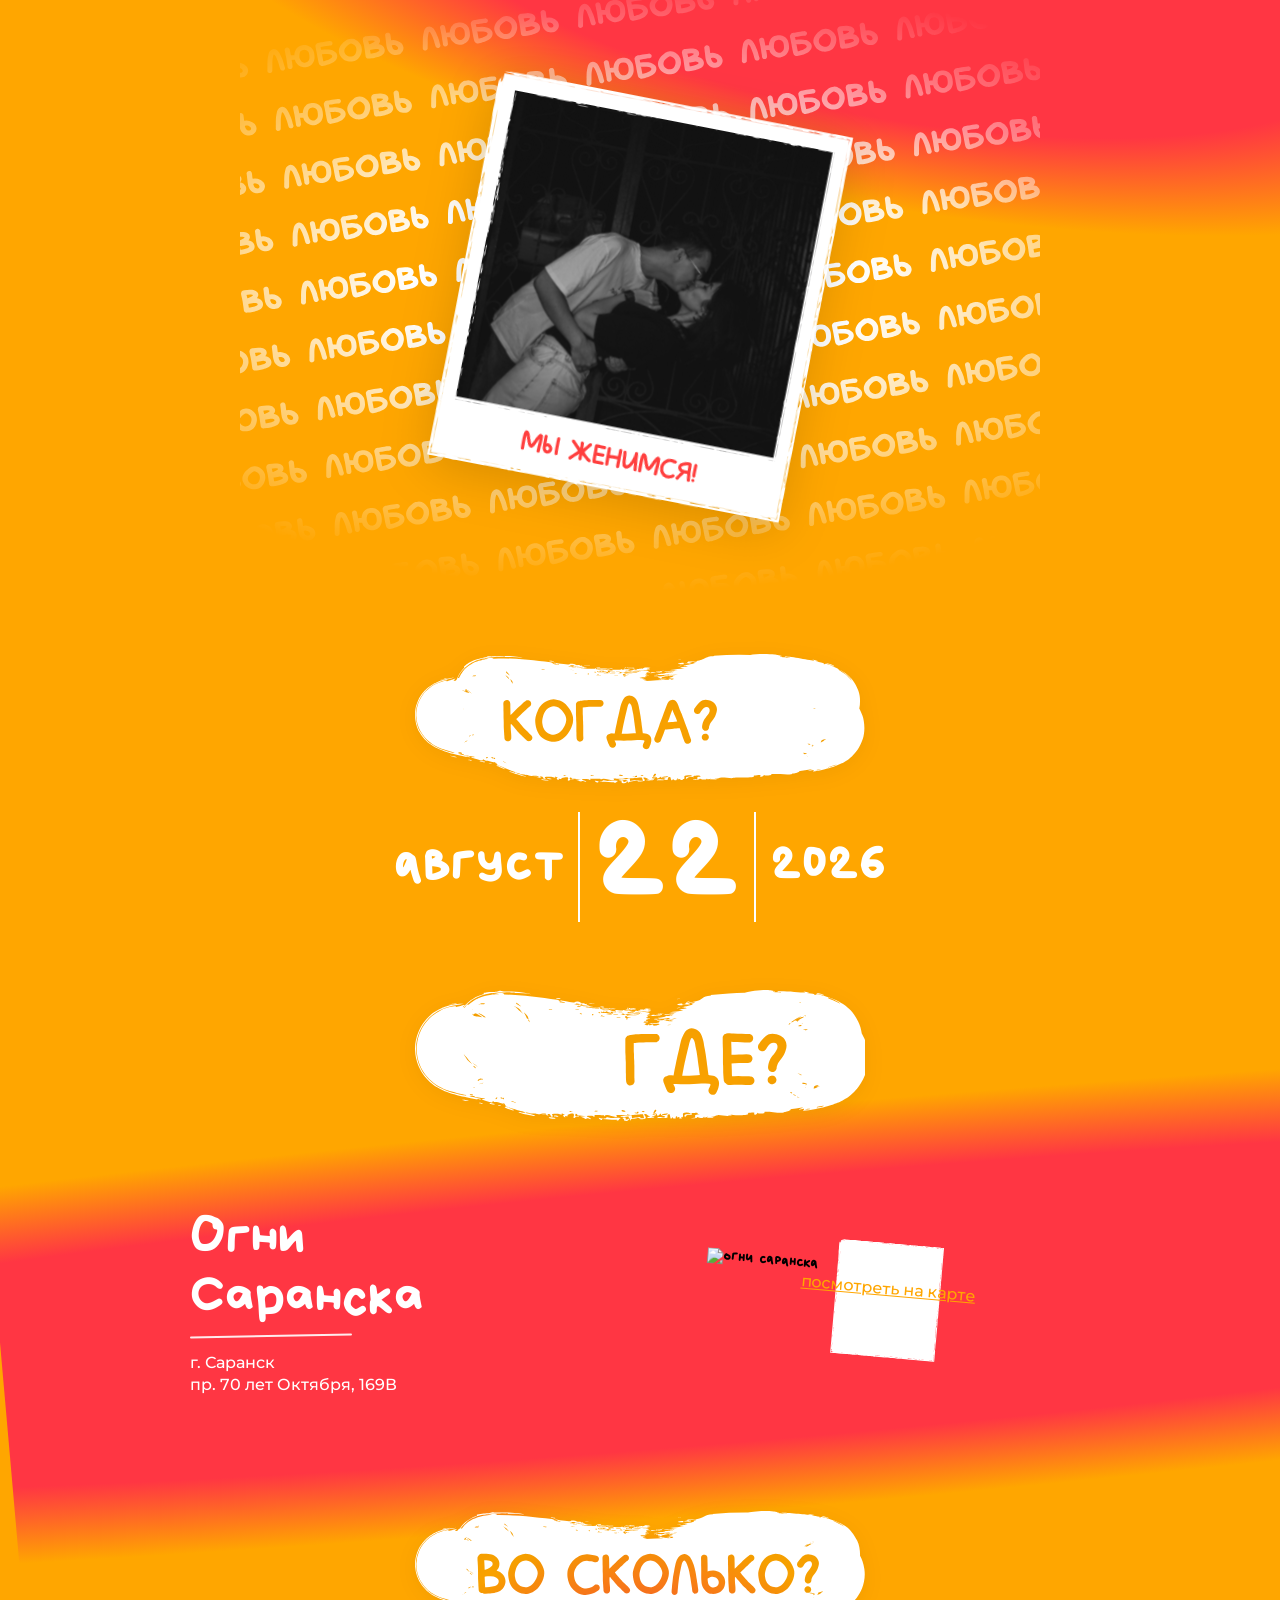
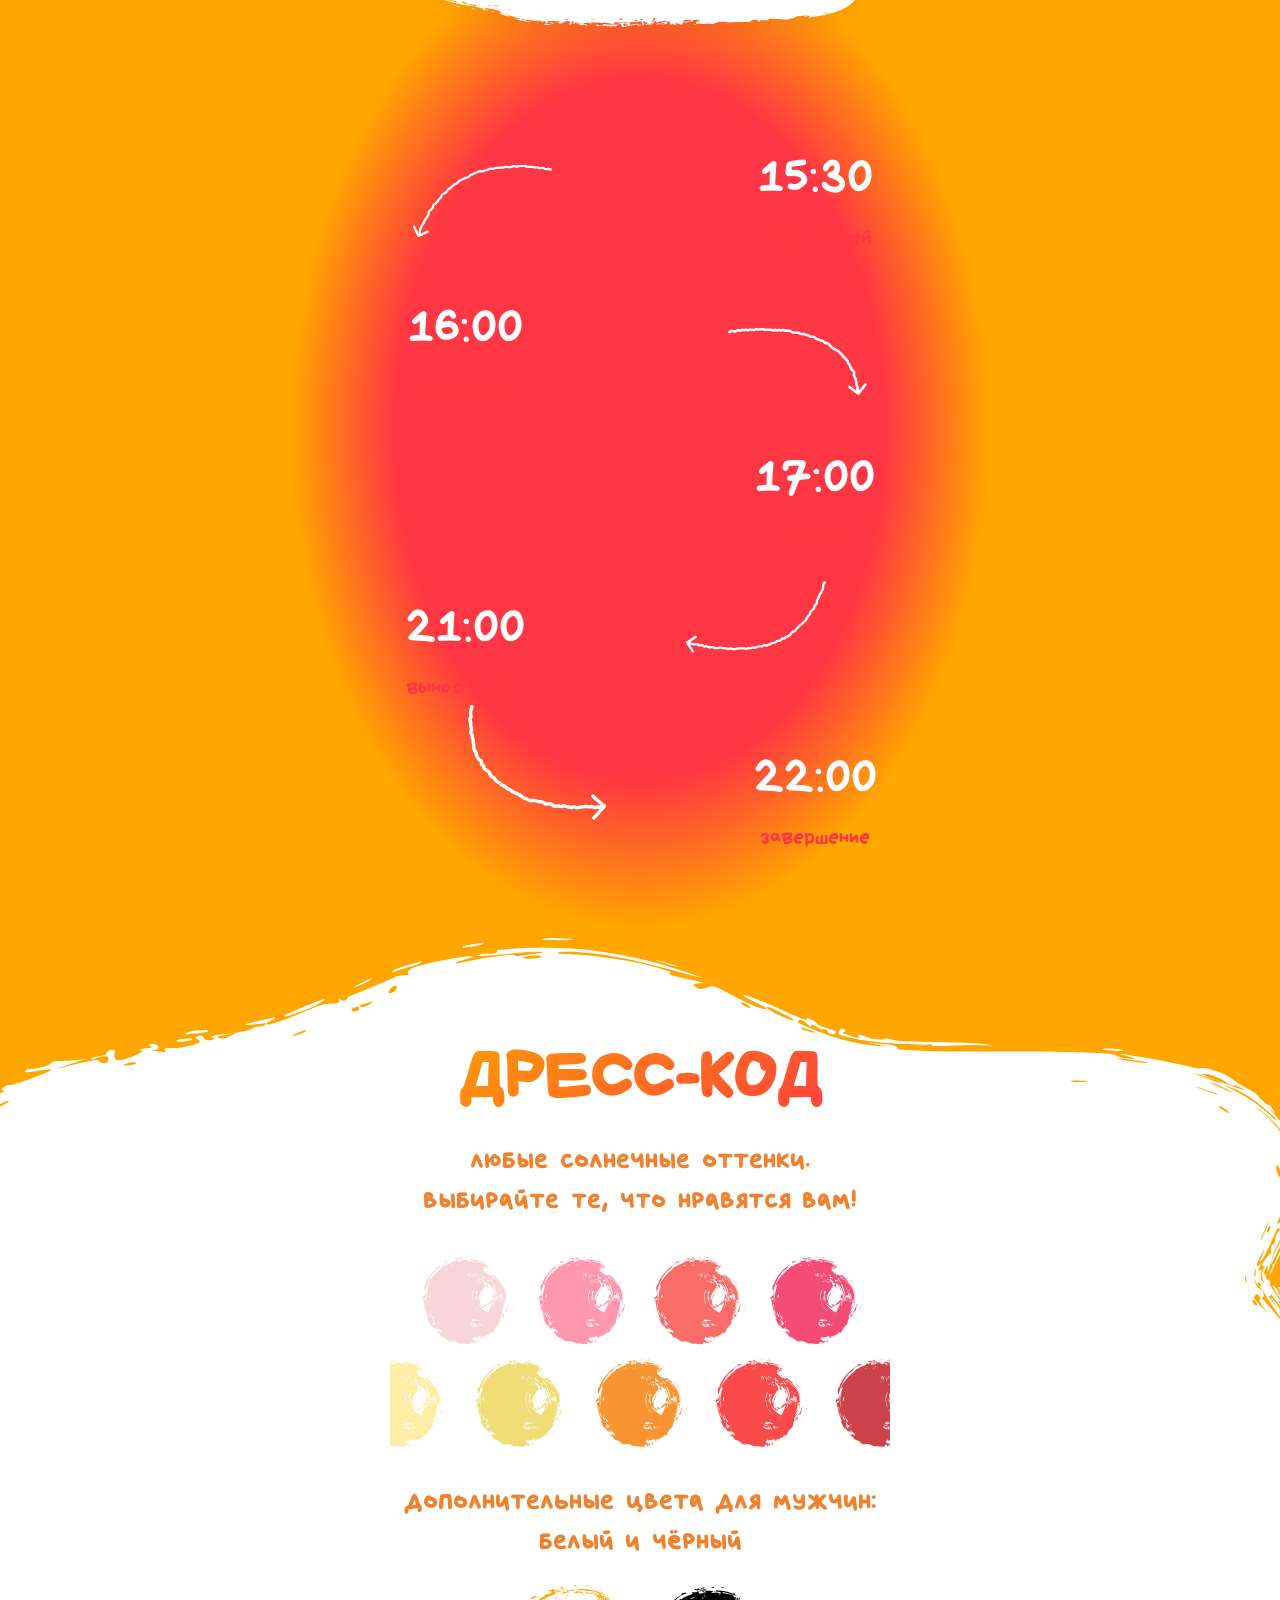
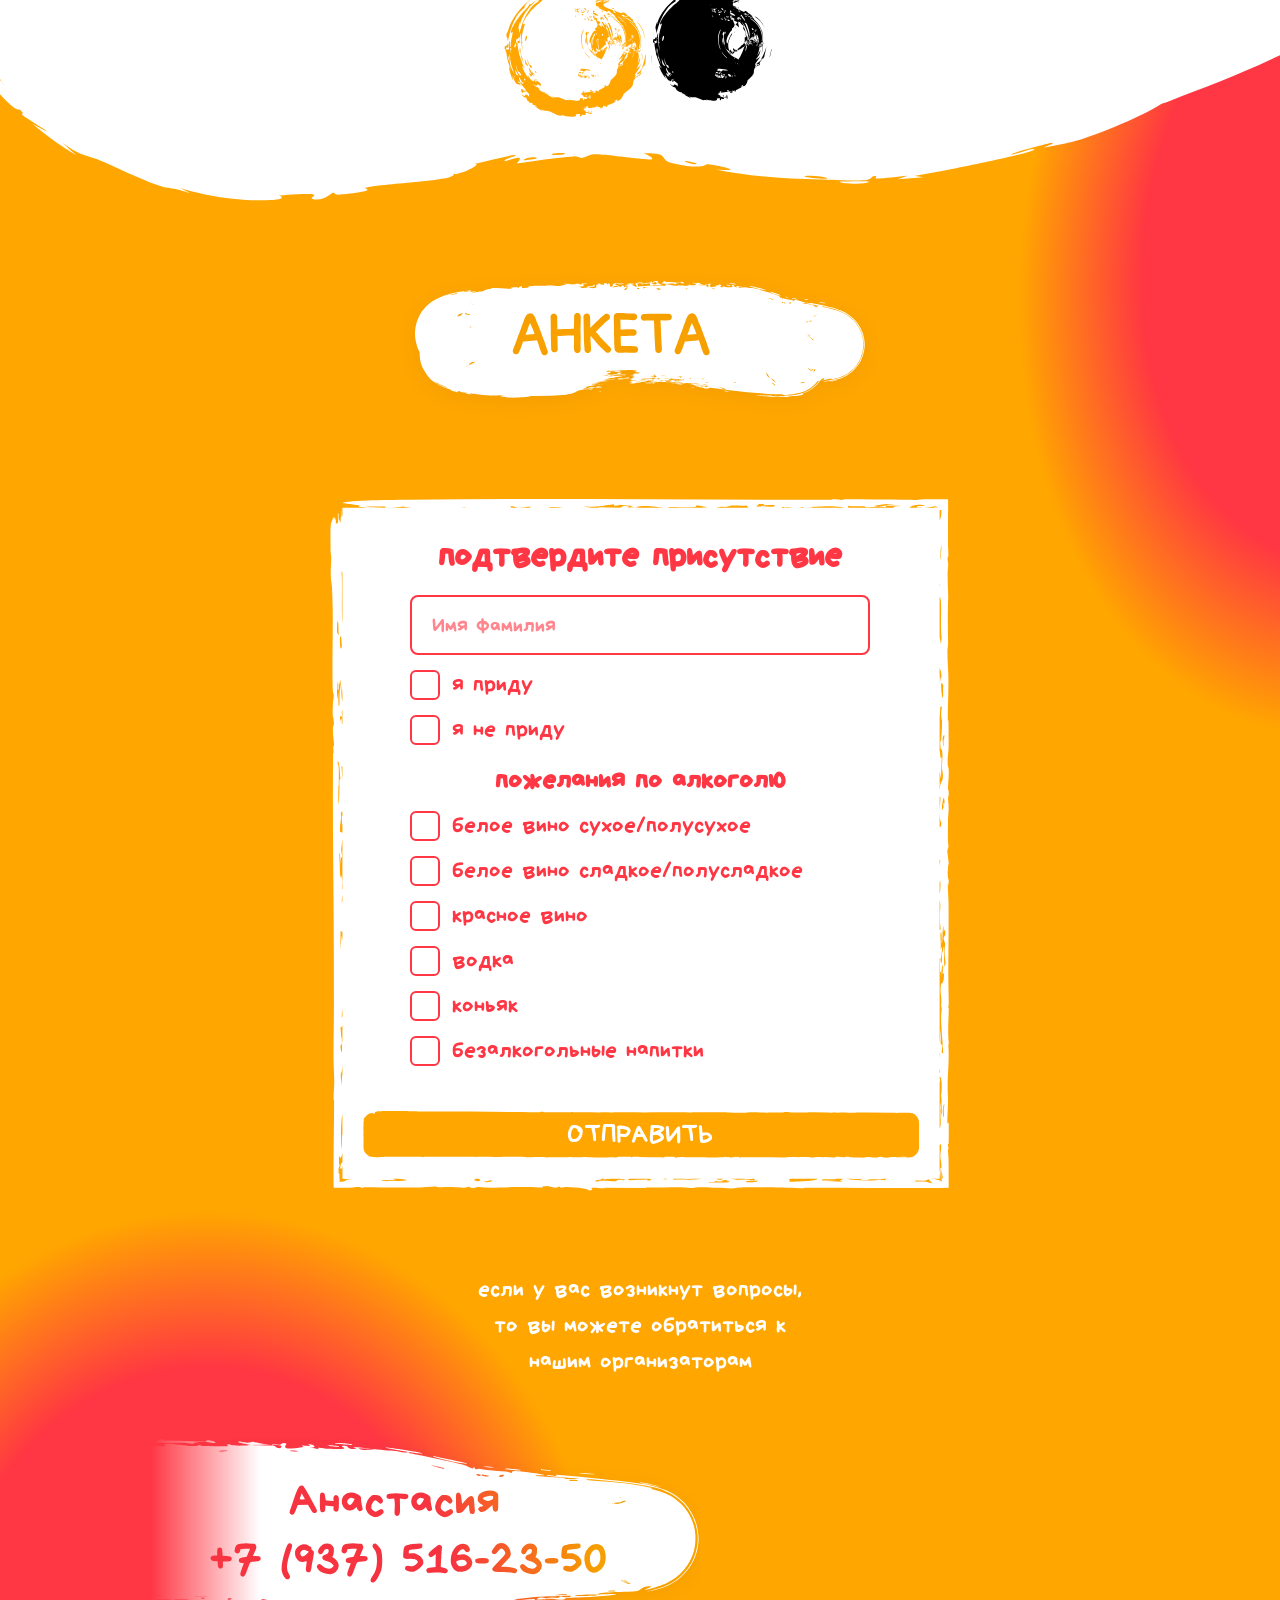
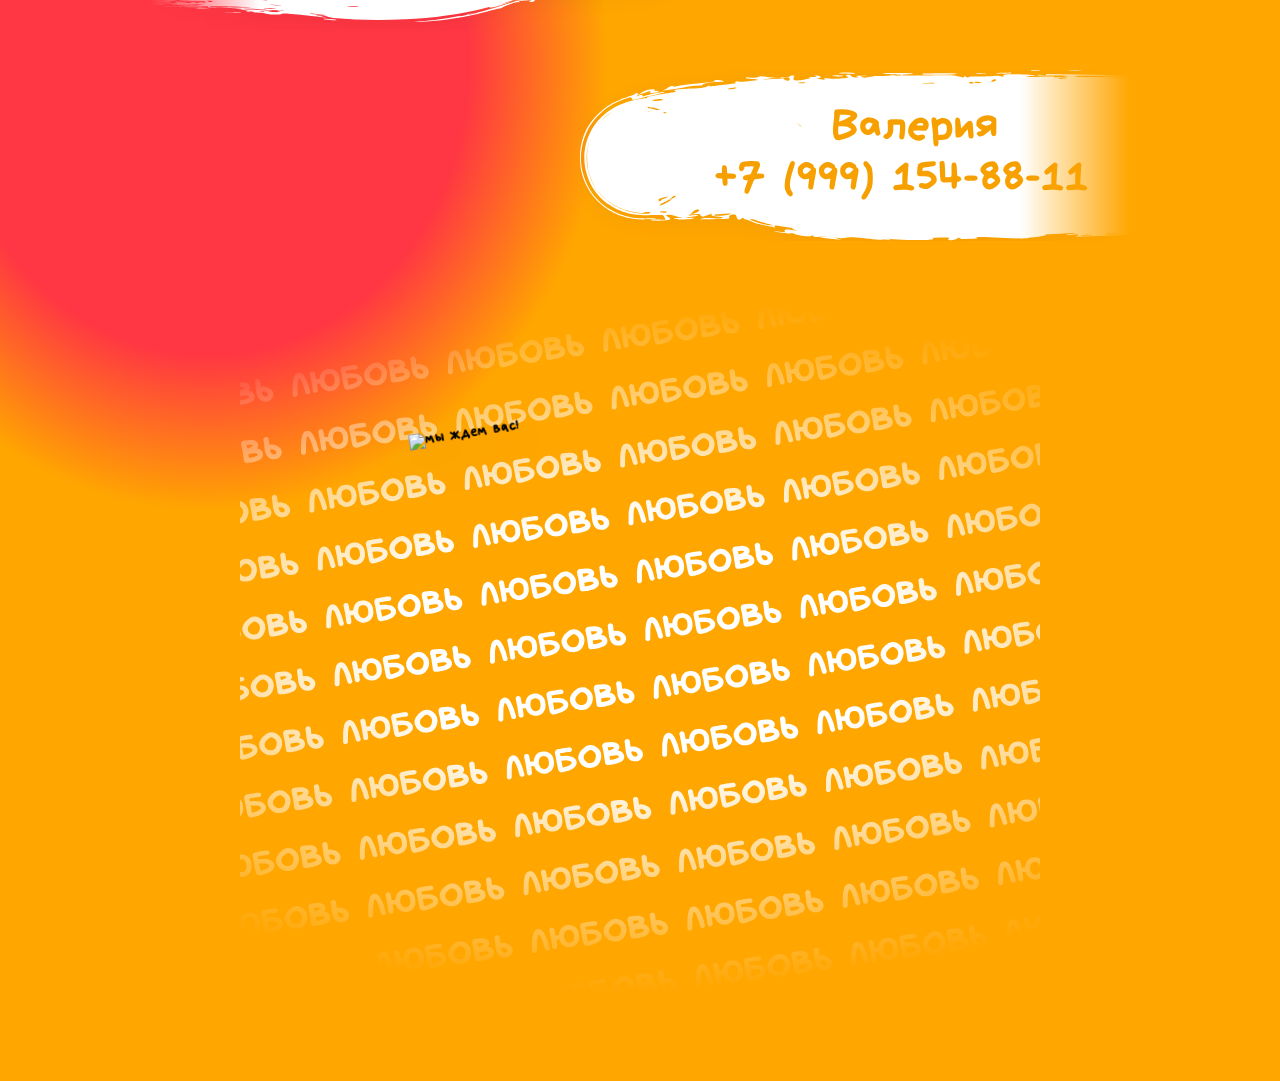
==== commit a29482c2: "fix" ====
--- a/index.html
+++ b/index.html
@@ -21,7 +21,7 @@
     <div class="container">
         <div class="desktop-column desktop-column--left">
             <div class="polaroid-container">
-                <img src="images/photos/photo_1.svg" alt="Мы женимся" class="start-polaroid-img">
+                <img fetchpriority="high" src="images/photos/photo_1.svg" alt="Мы женимся" class="start-polaroid-img">
             </div>
 
             <div class="two-columns-section">
@@ -46,11 +46,11 @@
                         <div class="where-text">
                             <h3>Огни<br>Саранска</h3>
                             <div class="separator-line"></div>
-                            <p>г. Саранске<br>пр. 70 лет Октября, 169В</p>
+                            <p>г. Саранск<br>пр. 70 лет Октября, 169В</p>
                         </div>
 
                         <div class="polaroid right-tilt polaroid--compact">
-                            <img src="images/photos/photo_2.svg" alt="Огни Саранска">
+                            <img loading="lazy" src="images/photos/photo_2.svg" alt="Огни Саранска">
                             <a href="https://yandex.ru/maps/org/ogni_saranska/8925690637/?ll=45.253890%2C54.190741&z=17.13"
                                 target="_blank" class="map-link">посмотреть на карте</a>
                         </div>
@@ -68,28 +68,28 @@
                     <div class="event">сбор гостей</div>
                 </div>
 
-                <img src="images/arrows/arrow1.svg" class="timeline-arrow arrow-1" alt="">
+                <img loading="lazy" src="images/arrows/arrow1.svg" class="timeline-arrow arrow-1" alt="">
 
                 <div class="time-item">
                     <div class="time">16:00</div>
                     <div class="event">церемония</div>
                 </div>
 
-                <img src="images/arrows/arrow2.svg" class="timeline-arrow arrow-2" alt="">
+                <img loading="lazy" src="images/arrows/arrow2.svg" class="timeline-arrow arrow-2" alt="">
 
                 <div class="time-item">
                     <div class="time">17:00</div>
                     <div class="event">банкет</div>
                 </div>
 
-                <img src="images/arrows/arrow3.svg" class="timeline-arrow arrow-3" alt="">
+                <img loading="lazy" src="images/arrows/arrow3.svg" class="timeline-arrow arrow-3" alt="">
 
                 <div class="time-item">
                     <div class="time">21:00</div>
                     <div class="event">вынос торта</div>
                 </div>
 
-                <img src="images/arrows/arrow4.svg" class="timeline-arrow arrow-4" alt="">
+                <img loading="lazy" src="images/arrows/arrow4.svg" class="timeline-arrow arrow-4" alt="">
 
                 <div class="time-item">
                     <div class="time">22:00</div>
@@ -105,13 +105,14 @@
 
                     <p class="dress-code-desc">Любые солнечные оттенки.<br>Выбирайте те, что нравятся вам!</p>
 
-                    <img src="images/bg-images/colors.svg" alt="Цветовая палитра" class="main-palette-img">
+                    <img loading="lazy" src="images/bg-images/colors.svg" alt="Цветовая палитра"
+                        class="main-palette-img">
 
                     <p class="dress-code-desc men-desc">Дополнительные цвета для мужчин:<br>белый и чёрный</p>
 
                     <div class="palette-blobs palette-blobs--men">
-                        <img class="white" src="images/bg-images/white.svg" alt="Белый цвет">
-                        <img src="images/bg-images/black_color.svg" alt="Черный цвет">
+                        <img loading="lazy" class="white" src="images/bg-images/white.svg" alt="Белый цвет">
+                        <img loading="lazy" src="images/bg-images/black_color.svg" alt="Черный цвет">
                     </div>
                 </div>
             </div>
@@ -179,13 +180,12 @@
         </div>
 
         <div class="polaroid-container polaroid-container--end">
-            <img src="images/photos/photo_3.svg" alt="Мы ждем вас!" class="final-polaroid-img">
+            <img loading="lazy" src="images/photos/photo_3.svg" alt="Мы ждем вас!" class="final-polaroid-img">
         </div>
     </div>
     </div>
 
-    <script src="https://cdn.jsdelivr.net/npm/appwrite@14.0.0/dist/iife/sdk.min.js"></script>
-    <script src="script.js"></script>
+    <script type="module" src="script.js"></script>
 </body>
 
 </html>
--- a/style.css
+++ b/style.css
@@ -14,7 +14,7 @@
 }
 
 :root {
-	--bg-top: #FFC800;
+	--bg-top: #FFA600;
 	--bg-mid: #FF404C;
 	--bg-bottom: #f7b733;
 	--text-color: #d13030;
@@ -28,7 +28,7 @@
 }
 
 html {
-	overflow-x: hidden;
+	overflow-x: clip;
 	max-width: 100%;
 }
 
@@ -41,7 +41,7 @@
 	flex-direction: column;
 	align-items: center;
 	padding-bottom: clamp(50px, 8vw, 80px);
-	overflow-x: hidden;
+	overflow-x: clip;
 	max-width: 100%;
 }
 
@@ -51,7 +51,7 @@
 	left: 0;
 	width: 100%;
 	height: 100%;
-	background: #FFC800;
+	background: #FFA600;
 	z-index: -1;
 	overflow: hidden;
 	pointer-events: none;
@@ -59,7 +59,6 @@
 
 .spot {
 	position: absolute;
-	filter: blur(30px);
 	opacity: 1;
 }
 
@@ -315,19 +314,20 @@
 .where-text p {
 	font-family: 'Montserrat', sans-serif;
 	font-weight: 500;
-	font-size: clamp(14px, 3vw, 18px);
+	font-size: clamp(12px, 3vw, 16px);
 	color: var(--white);
 	line-height: 1.4;
 }
 
 .where-section .polaroid.polaroid--compact {
+	margin-top: 20px;
 	position: absolute;
 	top: -30px;
 	right: 0;
-	transform: translateX(25%) rotate(7.73deg) !important;
+	transform: translateX(30%) rotate(7.73deg) !important;
 	max-width: none !important;
-	width: clamp(180px, 52vw, 180px) !important;
-	height: auto !important;
+	width: clamp(200px, 52vw, 220px) !important;
+	height: 100%;
 	z-index: 1;
 	background-color: transparent;
 	background-image: url('images/bg-images/polaroid.svg');
@@ -340,21 +340,20 @@
 
 .where-section .polaroid.polaroid--compact img {
 	width: 100%;
-	height: clamp(110px, 30vw, 160px) !important;
+	height: 100%;
 	object-fit: cover;
 	margin-bottom: 0;
 }
 
 .where-section .polaroid.polaroid--compact .map-link {
 	display: block;
-	color: #FFC800 !important;
+	color: #FFA600 !important;
 	font-family: 'Montserrat', sans-serif !important;
 	font-weight: 500;
 	font-size: clamp(12px, 3vw, 16px);
 	text-decoration: underline;
 	text-transform: none;
 	border-bottom: none;
-	margin-top: clamp(5px, 1.5vw, 10px);
 	text-align: center;
 }
 
@@ -385,8 +384,7 @@
 	background-color: transparent;
 	border: none;
 	border-radius: 0;
-
-	background-image: url('/images/bg-images/Subtract.png');
+	background-image: url('images/bg-images/Subtract.svg');
 	background-size: 100% 100%;
 	background-repeat: no-repeat;
 	background-position: center;
@@ -506,7 +504,7 @@
 	font-size: clamp(48px, 10vw, 72px);
 	text-transform: none;
 	margin-bottom: clamp(15px, 3vw, 25px);
-	background: linear-gradient(135deg, #FFC800 0%, #FF3643 100%);
+	background: linear-gradient(135deg, #FFA600 0%, #FF3643 100%);
 	-webkit-background-clip: text;
 	-webkit-text-fill-color: transparent;
 	background-clip: text;
@@ -752,15 +750,15 @@
 		width: 350px;
 	}
 }
-
 .final-polaroid-img {
 	display: block;
-	margin: 0 auto;
-	margin-top: 40px;
+	margin: 40px auto 0 auto; /* Упростили запись маржинов */
 	width: 284px;
 	height: 311px;
-	transform: rotate(8.59deg);
+	transform: rotate(-8.59deg);
 	filter: drop-shadow(0px 10px 25px rgba(0, 0, 0, 0.15));
+	position: relative;
+	z-index: 2; /* На всякий случай жестко выводим фотку поверх фона */
 }
 
 .polaroid-container--end {
@@ -771,216 +769,230 @@
 .polaroid-container--end::before {
 	content: '';
 	position: absolute;
-	top: -20px;
+	
+	/* Привязываем псевдоэлемент ровно к центру контейнера */
+	top: 50%;
 	left: 50%;
-	transform: translateX(-50%);
-	width: 100vw;
+
+	/* Сдвигаем его назад на половину собственной ширины/высоты и задаем нужный угол 7.18° */
+	transform: translate(-50%, -45%) rotate(0);
+
+	/* Берем ширину чуть с запасом, чтобы при повороте не оголились пустые углы */
+	width: 110vw;
 	height: calc(100% + 120px);
+
 	background-image: url('images/bg-images/bg_love.svg');
 	background-size: cover;
-	background-position: top center;
+	background-position: center; /* Обязательно center, чтобы надпись была точно за фото */
 	background-repeat: no-repeat;
 	z-index: -1;
 }
 
 @media (max-width: 360px) {
-  .rsvp-form {
-    padding: 25px 25px; 
-    
-    background-image: url('images/bg-images/form_frame_340.svg');
-    background-size: 100% 100%;
-    background-repeat: no-repeat;
-    
-    display: flex;
-    flex-direction: column;
-    justify-content: center;
-    align-items: stretch;
-    margin: 0 auto;
-  }
-
-  .rsvp-form h3 { 
-    font-size: 18px; 
-    margin-bottom: 10px; 
-  }
-  
-  .rsvp-form input[type="text"] { 
-    font-size: 15px; 
-    padding: 10px 12px; 
-    margin: 5px 0 10px 0; 
-  }
-  
-  .checkbox-group { 
-    margin-bottom: 8px; 
-  }
-  
-  .checkbox-group label { 
-    font-size: 14px; 
-    line-height: 1.2;
-  }
-  
-  .checkbox-group label::before { 
-    width: 18px; 
-    height: 18px; 
-    margin-right: 8px; 
-  }
-  
-  .submit-btn { 
-    font-size: 18px; 
-    padding: 8px 0 0 0; 
-    height: 45px; /* Заменили min-height на жесткий height */
-  }
+	.rsvp-form {
+		padding: 25px 25px;
+
+		background-image: url('images/bg-images/form_frame_340.svg');
+		background-size: 100% 100%;
+		background-repeat: no-repeat;
+
+		display: flex;
+		flex-direction: column;
+		justify-content: center;
+		align-items: stretch;
+		margin: 0 auto;
+	}
+
+	.rsvp-form h3 {
+		font-size: 18px;
+		margin-bottom: 10px;
+	}
+
+	.rsvp-form input[type="text"] {
+		font-size: 15px;
+		padding: 10px 12px;
+		margin: 5px 0 10px 0;
+	}
+
+	.checkbox-group {
+		margin-bottom: 8px;
+	}
+
+	.checkbox-group label {
+		font-size: 14px;
+		line-height: 1.2;
+	}
+
+	.checkbox-group label::before {
+		width: 18px;
+		height: 18px;
+		margin-right: 8px;
+	}
+
+	.submit-btn {
+		font-size: 18px;
+		padding: 8px 0 0 0;
+		height: 45px;
+		/* Заменили min-height на жесткий height */
+	}
 }
 
 @media (min-width: 420px) {
-  .rsvp-form {
-    background-image: url('images/bg-images/form_frame_470.svg');
-    background-size: 100% 100%;
-    background-repeat: no-repeat;
-
-    display: flex;
-    flex-direction: column;
-    justify-content: center;
-    align-items: stretch;
-    margin: 0 auto;
-    aspect-ratio: auto;
-    max-width: none;
-
-    width: 370px;
-    height: 720px; /* Убрали min-height */
-    padding: 45px 50px;
-  }
-
-  .rsvp-form h3 {
-    font-size: 20px;
-    margin-bottom: 15px;
-  }
-
-  .rsvp-form input[type="text"] {
-    font-size: 16px;
-    padding: 10px;
-    margin: 5px 0 10px 0;
-  }
-
-  .checkbox-group label {
-    font-size: 16px;
-  }
-
-  .checkbox-group label::before {
-    width: 22px;
-    height: 22px;
-    margin-right: 10px;
-  }
-
-  .submit-btn {
-    font-size: 20px;
-    padding: 10px 0 0 0;
-    margin-top: -10px;
-    height: 50px; /* Жесткий height */
-  }
+	.rsvp-form {
+		background-image: url('images/bg-images/form_frame_470.svg');
+		background-size: 100% 100%;
+		background-repeat: no-repeat;
+
+		display: flex;
+		flex-direction: column;
+		justify-content: center;
+		align-items: stretch;
+		margin: 0 auto;
+		aspect-ratio: auto;
+		max-width: none;
+
+		width: 370px;
+		height: 720px;
+		/* Убрали min-height */
+		padding: 45px 50px;
+	}
+
+	.rsvp-form h3 {
+		font-size: 20px;
+		margin-bottom: 15px;
+	}
+
+	.rsvp-form input[type="text"] {
+		font-size: 16px;
+		padding: 10px;
+		margin: 5px 0 10px 0;
+	}
+
+	.checkbox-group label {
+		font-size: 16px;
+	}
+
+	.checkbox-group label::before {
+		width: 22px;
+		height: 22px;
+		margin-right: 10px;
+	}
+
+	.submit-btn {
+		font-size: 20px;
+		padding: 10px 0 0 0;
+		margin-top: -10px;
+		height: 50px;
+		/* Жесткий height */
+	}
 }
 
 /* Переопределяем размеры для 430px */
 @media (min-width: 430px) {
-  .rsvp-form {
-    width: 400px;
-    height: 720px;
-    padding: 35px 40px;
-  }
-
-  .rsvp-form h3 {
-    font-size: 22px;
-  }
-
-  .rsvp-form input[type="text"] {
-    font-size: 18px;
-  }
-
-  .checkbox-group label {
-    font-size: 18px;
-  }
-
-  .checkbox-group label::before {
-    width: 24px;
-    height: 24px;
-  }
-
-  .submit-btn {
-    font-size: 22px;
-    margin-top: 20px;
-  }
+	.rsvp-form {
+		width: 400px;
+		height: 720px;
+		padding: 35px 40px;
+	}
+
+	.rsvp-form h3 {
+		font-size: 22px;
+	}
+
+	.rsvp-form input[type="text"] {
+		font-size: 18px;
+	}
+
+	.checkbox-group label {
+		font-size: 18px;
+	}
+
+	.checkbox-group label::before {
+		width: 24px;
+		height: 24px;
+	}
+
+	.submit-btn {
+		font-size: 22px;
+		margin-top: 20px;
+	}
 }
 
 /* Переопределяем размеры для 500px */
 @media (min-width: 500px) {
-  .rsvp-form {
-    width: 470px;
-    height: 740px; /* Убрали min-height */
-    padding: 50px 60px;
-  }
-
-  .rsvp-form h3 {
-    font-size: 26px;
-    margin-bottom: 20px;
-  }
-
-  .rsvp-form input[type="text"] {
-    font-size: 20px;
-    padding: 12px 15px;
-    margin: 10px 0 15px 0;
-  }
-
-  .checkbox-group label {
-    font-size: 20px;
-  }
-
-  .checkbox-group label::before {
-    width: 26px;
-    height: 26px;
-    margin-right: 12px;
-  }
-
-  .submit-btn {
-    font-size: 24px;
-    padding: 35px 0 0 0;
-    margin-top: 10px;
-    height: 60px; /* Жесткий height */
-  }
+	.rsvp-form {
+		width: 470px;
+		height: 740px;
+		/* Убрали min-height */
+		padding: 50px 60px;
+	}
+
+	.rsvp-form h3 {
+		font-size: 26px;
+		margin-bottom: 20px;
+	}
+
+	.rsvp-form input[type="text"] {
+		font-size: 20px;
+		padding: 12px 15px;
+		margin: 10px 0 15px 0;
+	}
+
+	.checkbox-group label {
+		font-size: 20px;
+	}
+
+	.checkbox-group label::before {
+		width: 26px;
+		height: 26px;
+		margin-right: 12px;
+	}
+
+	.submit-btn {
+		font-size: 24px;
+		padding: 35px 0 0 0;
+		margin-top: 10px;
+		height: 60px;
+		/* Жесткий height */
+	}
 }
 
 @media (min-width: 550px) {
-  .rsvp-form {
-    width: 470px;
-    height: 740px; /* Убрали min-height */
-    padding: 50px 60px;
-  }
-
-  .rsvp-form h3 {
-    font-size: 26px;
-    margin-bottom: 20px;
-  }
-
-  .rsvp-form input[type="text"] {
-    font-size: 20px;
-    padding: 12px 15px;
-    margin: 10px 0 15px 0;
-  }
-
-  .checkbox-group label {
-    font-size: 20px;
-  }
-
-  .checkbox-group label::before {
-    width: 26px;
-    height: 26px;
-    margin-right: 12px;
-  }
-
-  .submit-btn {
-    font-size: 24px;
-    margin-top: 20px;
-    padding: 25px 0 0 0;
-    height: 60px; /* Жесткий height */
-  }
+	.rsvp-form {
+		width: 470px;
+		height: 740px;
+		/* Убрали min-height */
+		padding: 50px 60px;
+	}
+
+	.rsvp-form h3 {
+		font-size: 26px;
+		margin-bottom: 20px;
+	}
+
+	.rsvp-form input[type="text"] {
+		font-size: 20px;
+		padding: 12px 15px;
+		margin: 10px 0 15px 0;
+	}
+
+	.checkbox-group label {
+		font-size: 20px;
+	}
+
+	.checkbox-group label::before {
+		width: 26px;
+		height: 26px;
+		margin-right: 12px;
+	}
+
+	.submit-btn {
+		font-size: 24px;
+		margin-top: 20px;
+		padding: 25px 0 0 0;
+		height: 60px;
+		/* Жесткий height */
+	}
 }
 
 @media (min-width: 800px) {
